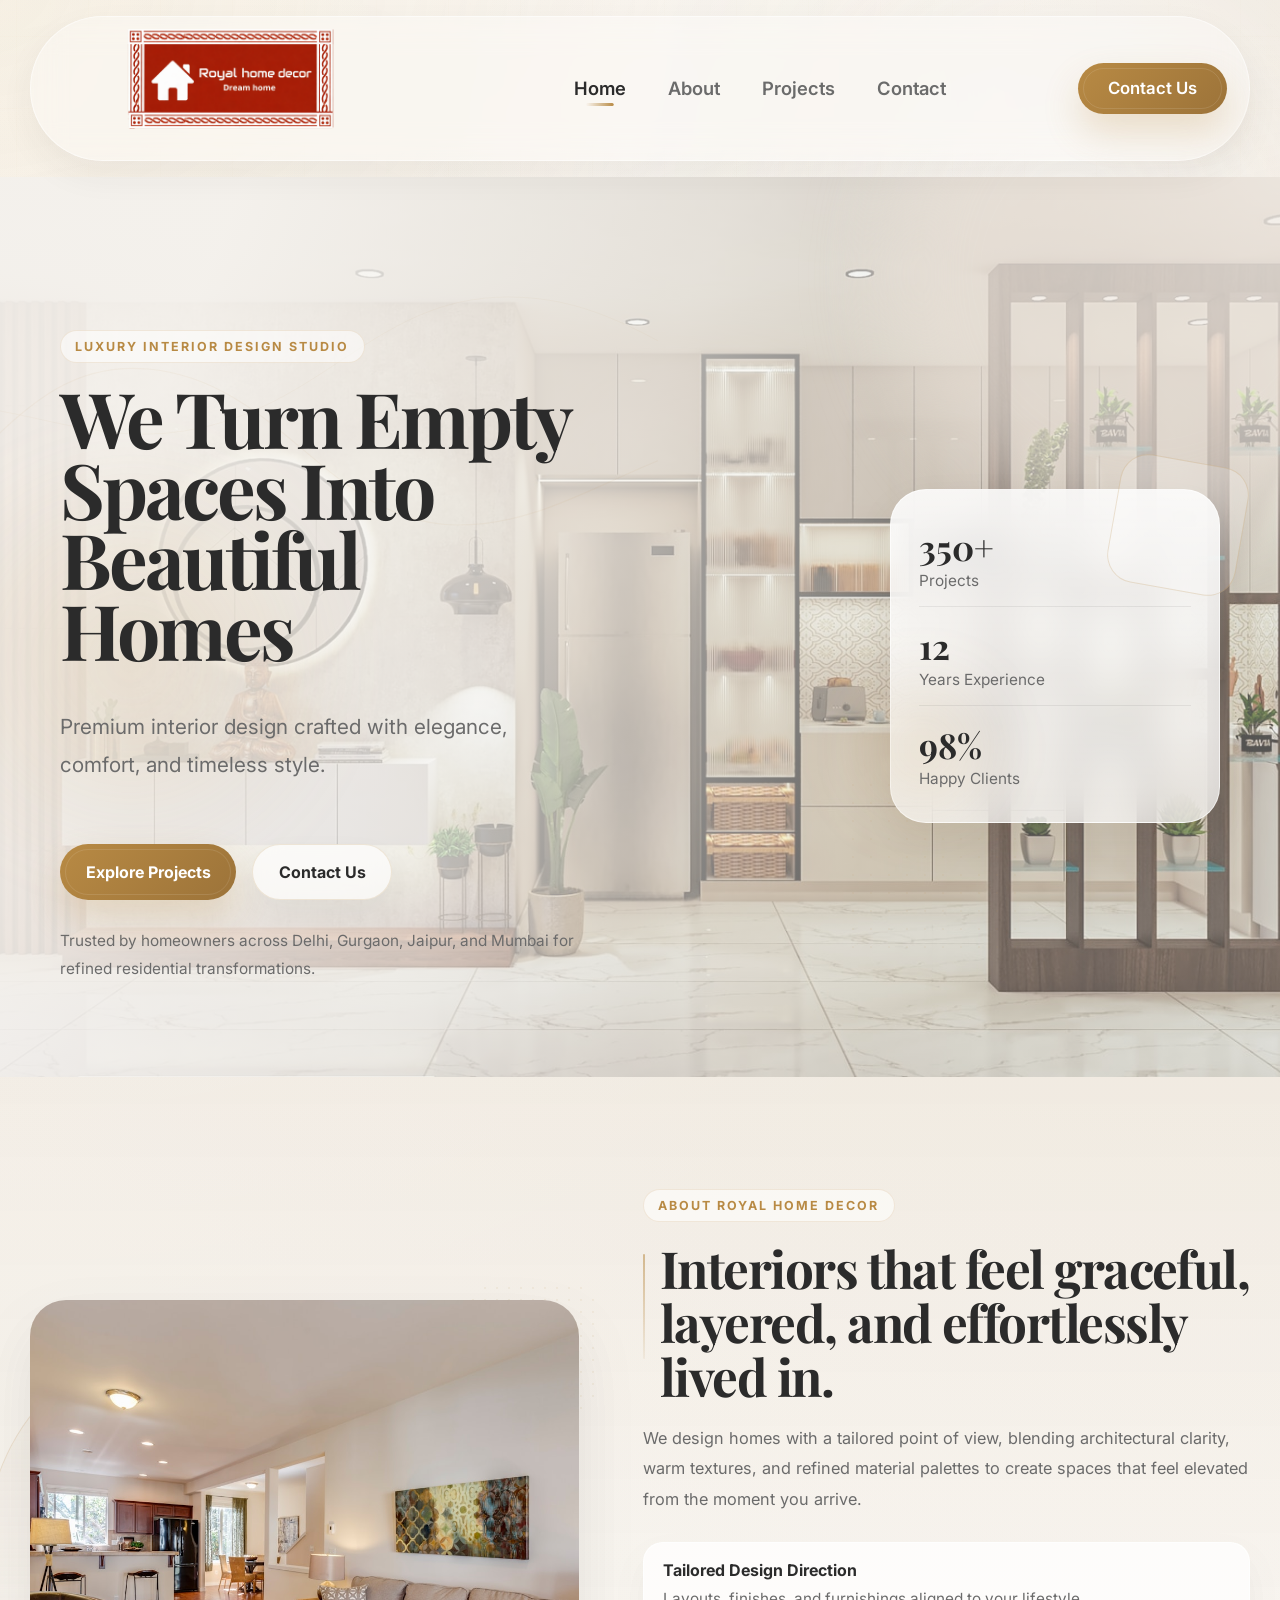
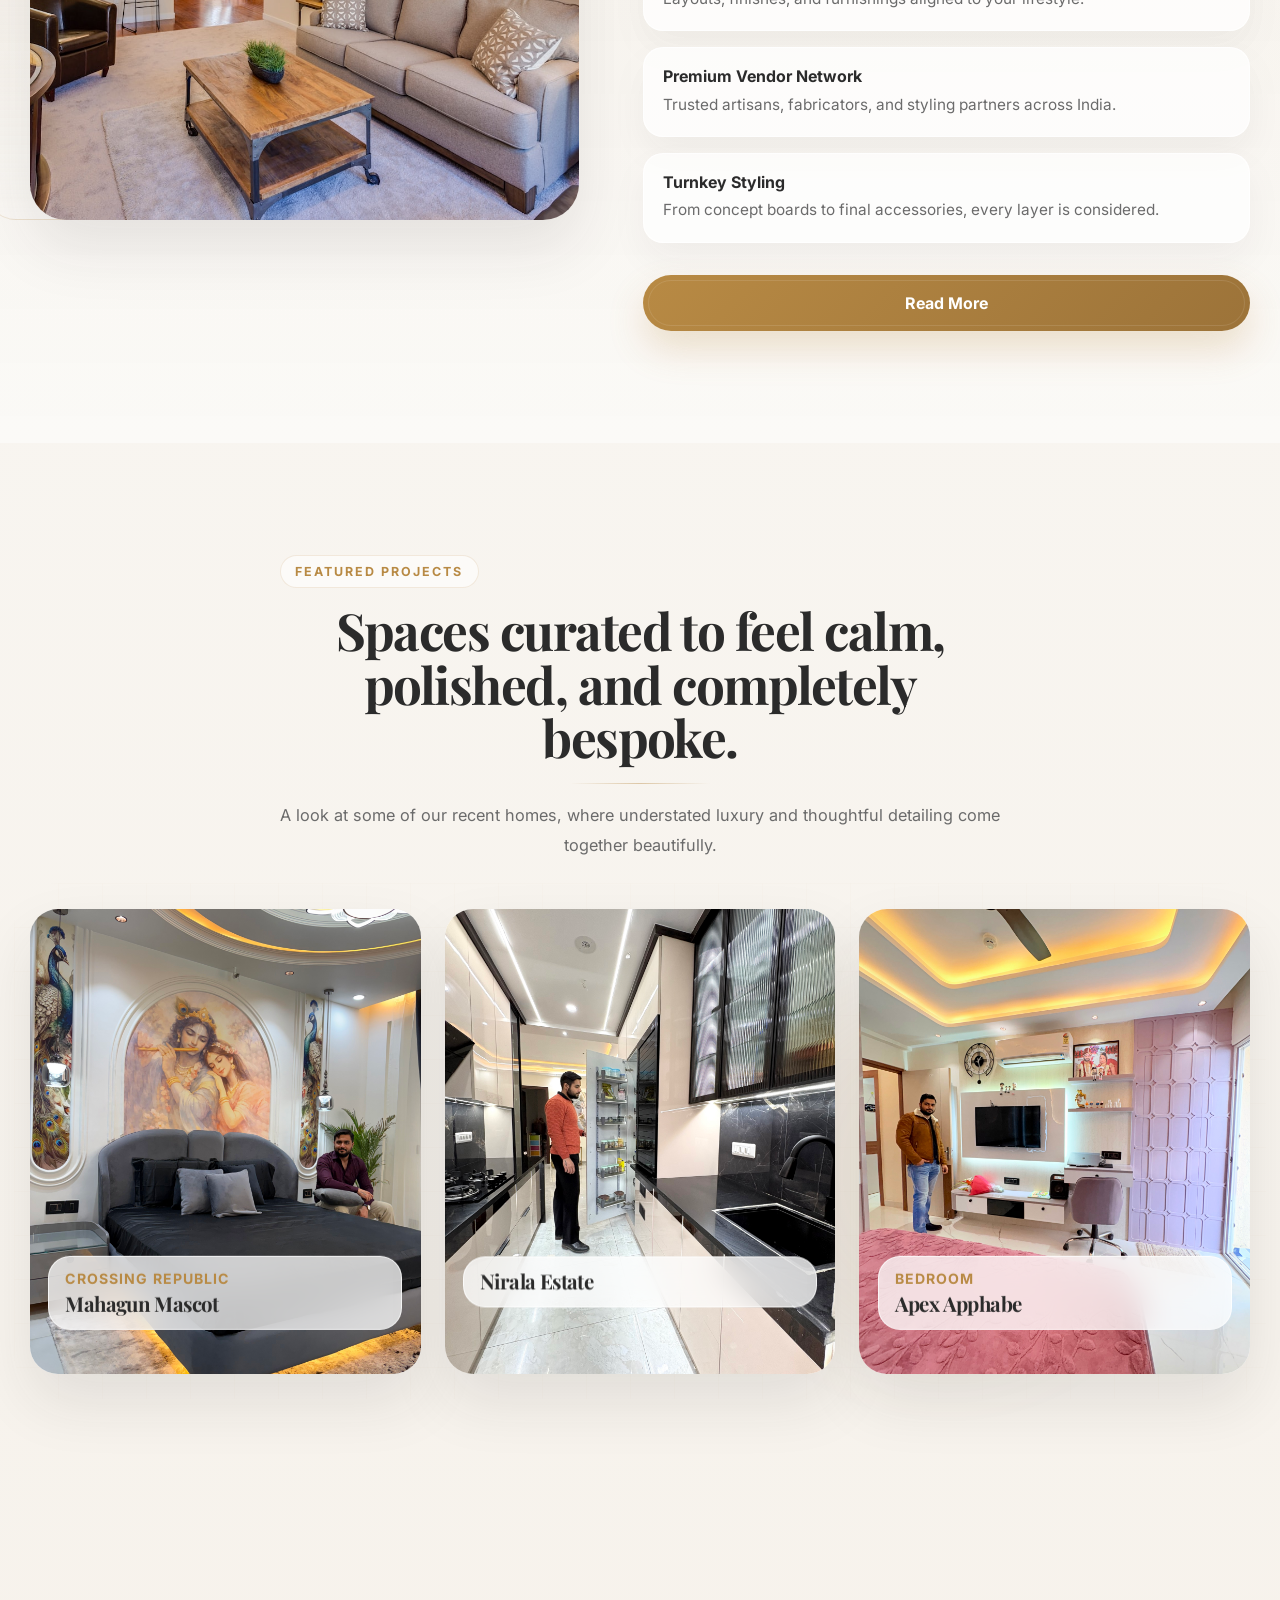
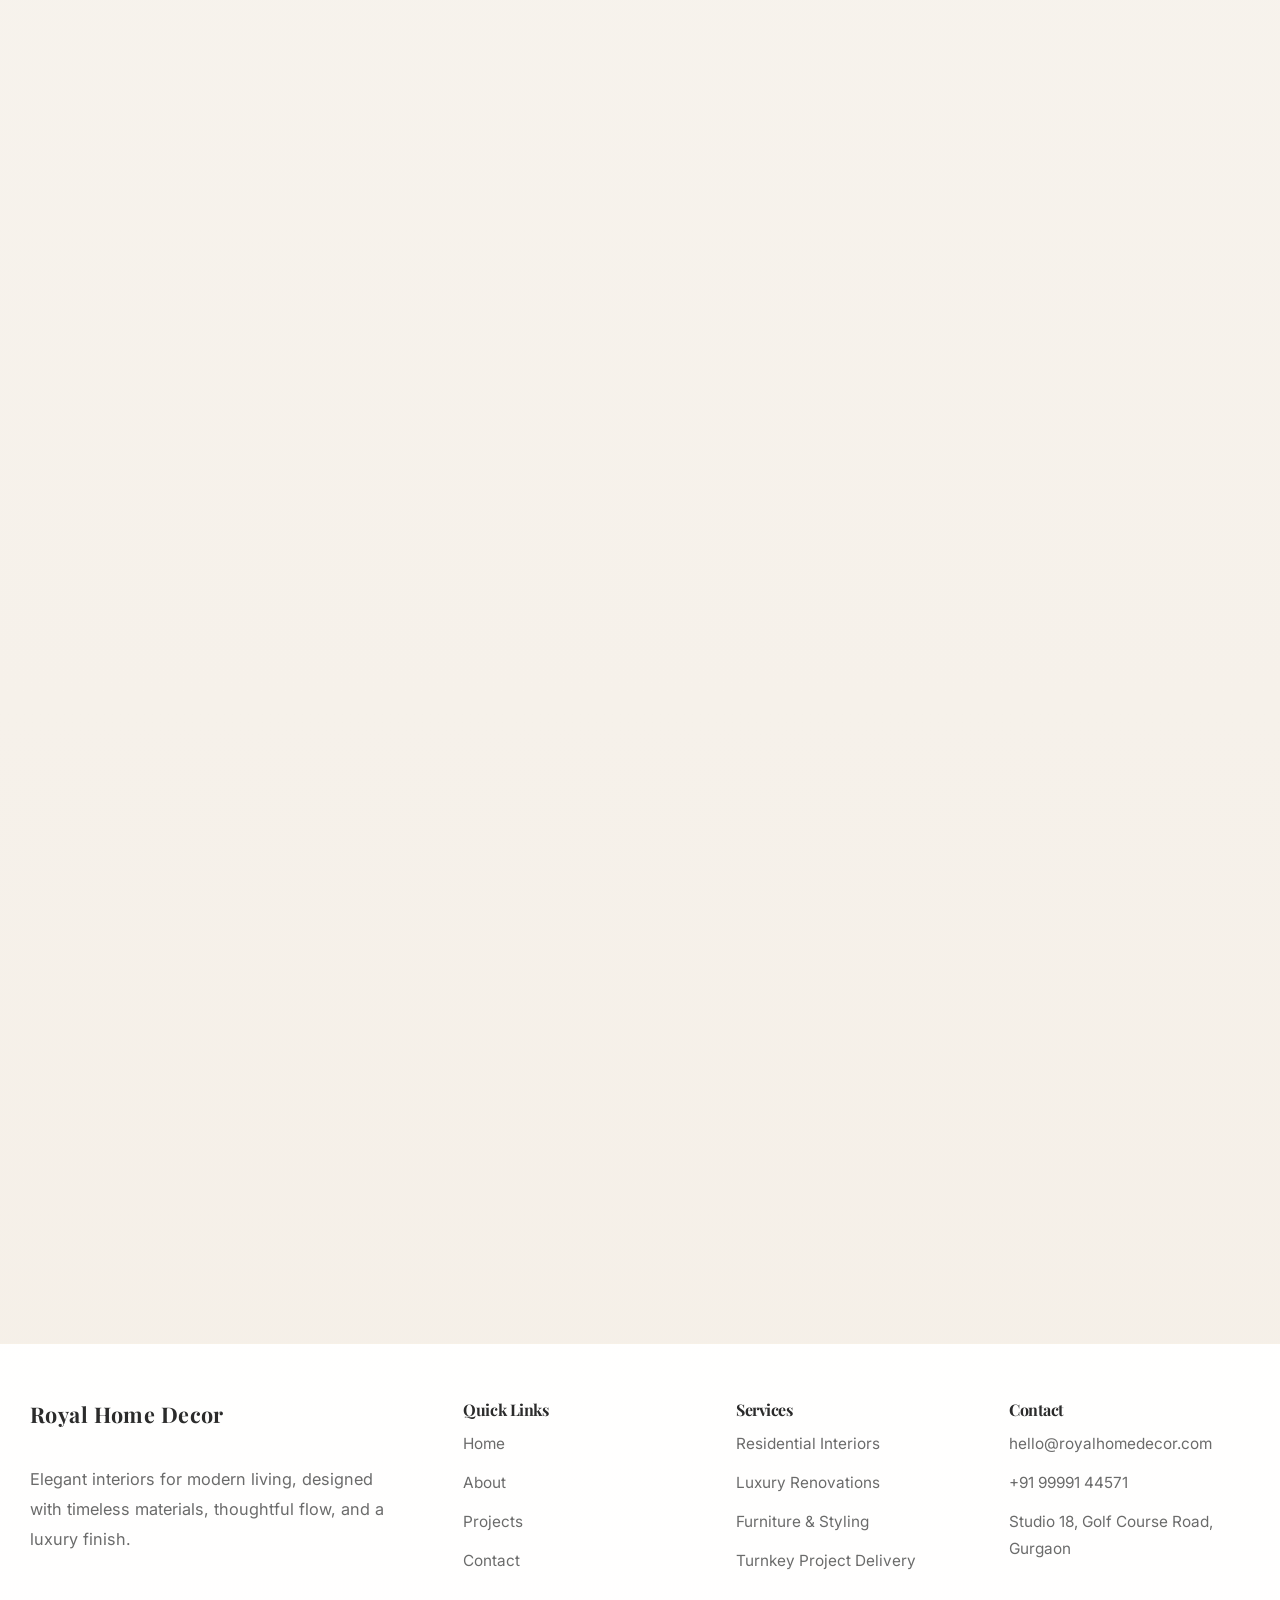
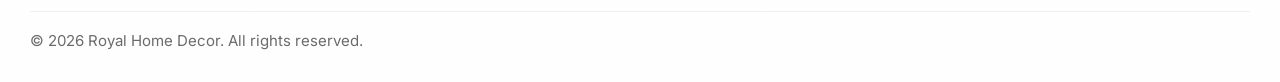
==== index.html @ 86a961a1 "Refine navbar sizing and add Apex Apphabe project gallery" ====
<!DOCTYPE html>
<html lang="en">
  <head>
    <meta charset="UTF-8" />
    <meta name="viewport" content="width=device-width, initial-scale=1.0" />
    <title>Royal Home Decor | Luxury Interior Design Studio</title>
    <meta
      name="description"
      content="Royal Home Decor crafts timeless interiors with premium materials, refined layouts, and elegant styling for modern homes."
    />
    <script>
      document.documentElement.classList.add("js");
    </script>
    <link rel="preconnect" href="https://fonts.googleapis.com" />
    <link rel="preconnect" href="https://fonts.gstatic.com" crossorigin />
    <link
      href="https://fonts.googleapis.com/css2?family=Inter:wght@400;500;600;700;800&amp;family=Playfair+Display:wght@500;600;700;800&amp;display=swap"
      rel="stylesheet"
    />
    <link rel="stylesheet" href="style.css" />
  </head>
  <body data-page="home">
    <div class="page-shell">
      <header class="site-header">
        <nav class="navbar" aria-label="Primary navigation">
          <a class="logo" href="index.html">
            <img src="images/brand/logo.png" alt="Royal Home Decor Logo" />
          </a>

          <div class="nav-menu" id="primary-menu">
            <a href="index.html" class="nav-link" aria-current="page">Home</a>
            <a href="about.html" class="nav-link">About</a>
            <a href="projects.html" class="nav-link">Projects</a>
            <a href="contact.html" class="nav-link">Contact</a>
          </div>

          <a href="contact.html" class="nav-cta">Contact Us</a>

          <button
            class="menu-toggle"
            type="button"
            aria-label="Toggle navigation"
            aria-expanded="false"
            aria-controls="primary-menu"
          >
            <span></span>
            <span></span>
          </button>
        </nav>
      </header>

      <main class="page-main">
        <section class="hero-home">
          <div class="container hero-grid">
            <div class="hero-copy reveal reveal-up">
              <span class="eyebrow">Luxury Interior Design Studio</span>
              <h1>We Turn Empty Spaces Into Beautiful Homes</h1>
              <p>
                Premium interior design crafted with elegance, comfort, and
                timeless style.
              </p>
              <div class="hero-actions">
                <a href="projects.html" class="btn btn-primary">Explore Projects</a>
                <a href="contact.html" class="btn btn-secondary">Contact Us</a>
              </div>
              <div class="hero-trust">
                Trusted by homeowners across Delhi, Gurgaon, Jaipur, and
                Mumbai for refined residential transformations.
              </div>
            </div>

            <aside
              class="floating-card hero-stats reveal reveal-up"
              aria-label="Royal Home Decor highlights"
            >
              <div class="stat-block">
                <strong>350+</strong>
                <span>Projects</span>
              </div>
              <div class="stat-block">
                <strong>12</strong>
                <span>Years Experience</span>
              </div>
              <div class="stat-block">
                <strong>98%</strong>
                <span>Happy Clients</span>
              </div>
            </aside>
          </div>
        </section>

        <section class="section section-soft">
          <div class="container split-grid split-grid--balanced">
            <div class="image-panel reveal reveal-left">
              <img
                src="images/featured/about-preview.jpg"
                alt="Elegant neutral-toned living room with premium finishes"
              />
            </div>

            <div class="editorial-panel reveal reveal-right">
              <span class="section-tag">About Royal Home Decor</span>
              <h2>Interiors that feel graceful, layered, and effortlessly lived in.</h2>
              <p>
                We design homes with a tailored point of view, blending
                architectural clarity, warm textures, and refined material
                palettes to create spaces that feel elevated from the moment you
                arrive.
              </p>
              <div class="feature-list">
                <div class="feature-item">
                  <strong>Tailored Design Direction</strong>
                  <span>Layouts, finishes, and furnishings aligned to your lifestyle.</span>
                </div>
                <div class="feature-item">
                  <strong>Premium Vendor Network</strong>
                  <span>Trusted artisans, fabricators, and styling partners across India.</span>
                </div>
                <div class="feature-item">
                  <strong>Turnkey Styling</strong>
                  <span>From concept boards to final accessories, every layer is considered.</span>
                </div>
              </div>
              <a href="about.html" class="btn btn-primary">Read More</a>
            </div>
          </div>
        </section>

        <section class="section" id="projects">
          <div class="container">
            <div class="section-header reveal reveal-up">
              <span class="section-tag">Featured Projects</span>
              <h2>Spaces curated to feel calm, polished, and completely bespoke.</h2>
              <p>
                A look at some of our recent homes, where understated luxury and
                thoughtful detailing come together beautifully.
              </p>
            </div>

            <div class="project-grid project-grid--three">
              <article class="project-card reveal reveal-up" data-delay="0">
                <div class="project-media">
                  <img
                    src="images/projects/mahagun-gallery/IMG_1216.jpg"
                    alt="Mahagun Mascot Crossing Republic bedroom with Krishna artwork and upholstered bed"
                    class="project-image--mahagun"
                  />
                </div>
                <div class="project-overlay">
                  <span class="project-meta">CROSSING REPUBLIC</span>
                  <h3>Mahagun Mascot</h3>
                  <a href="gallery.html" class="btn btn-primary btn-small project-cta">View All</a>
                </div>
              </article>

              <article class="project-card reveal reveal-up" data-delay="90">
                <div class="project-media">
                  <img
                    src="images/projects/nirala-estate-kitchen.jpg"
                    alt="Nirala Estate kitchen with premium black stone finishes and linear lighting"
                    class="project-image--mahagun"
                  />
                </div>
                <div class="project-overlay">
                  <h3>Nirala Estate</h3>
                  <a href="nirala-estate-gallery.html" class="btn btn-primary btn-small project-cta">View All</a>
                </div>
              </article>

              <article class="project-card reveal reveal-up" data-delay="180">
                <div class="project-media">
                  <img
                    src="images/projects/apex-apphabe-bedroom.jpg"
                    alt="Apex Apphabe bedroom with warm ceiling lights and TV wall setup"
                    class="project-image--mahagun"
                  />
                </div>
                <div class="project-overlay">
                  <span class="project-meta">BEDROOM</span>
                  <h3>Apex Apphabe</h3>
                  <a href="apex-apphabe-gallery.html" class="btn btn-primary btn-small project-cta">View All</a>
                </div>
              </article>
            </div>

            <div class="section-actions reveal reveal-up" data-delay="230">
              <a href="projects.html" class="btn btn-primary">View All Projects</a>
            </div>
          </div>
        </section>

        <section class="section testimonials-section">
          <div class="container">
            <div class="section-header reveal reveal-up">
              <span class="section-tag">Client testimonials</span>
              <h2>A luxury experience designed to feel personal from start to finish.</h2>
              <p>
                Homeowners choose Royal Home Decor for elegant execution,
                responsive service, and spaces that continue to feel special long
                after move-in day.
              </p>
            </div>

            <div class="carousel-shell reveal reveal-up">
              <div class="testimonial-wrapper">
                <div class="testimonial-track">
                  <div class="testimonial-slide">
                    <article class="testimonial-card">
                      <div class="testimonial-user">
                        <img src="images/clients/client-01.jpg" alt="Client Priya Malhotra" />
                        <div class="testimonial-head">
                          <h3>Priya Malhotra</h3>
                          <span>New Delhi</span>
                        </div>
                      </div>
                      <div class="testimonial-stars">★★★★★</div>
                      <p>“Royal Home Decor completely transformed our villa. Everything looks stunning.”</p>
                    </article>
                  </div>

                  <div class="testimonial-slide">
                    <article class="testimonial-card">
                      <div class="testimonial-user">
                        <img src="images/clients/client-02.jpg" alt="Client Karan Bedi" />
                        <div class="testimonial-head">
                          <h3>Karan Bedi</h3>
                          <span>Gurgaon</span>
                        </div>
                      </div>
                      <div class="testimonial-stars">★★★★★</div>
                      <p>“The team understood our style perfectly and delivered beyond expectations.”</p>
                    </article>
                  </div>

                  <div class="testimonial-slide">
                    <article class="testimonial-card">
                      <div class="testimonial-user">
                        <img src="images/clients/client-03.jpg" alt="Client Rhea Suri" />
                        <div class="testimonial-head">
                          <h3>Rhea Suri</h3>
                          <span>Mumbai</span>
                        </div>
                      </div>
                      <div class="testimonial-stars">★★★★★</div>
                      <p>“Absolutely premium work and very professional service.”</p>
                    </article>
                  </div>

                  <div class="testimonial-slide">
                    <article class="testimonial-card">
                      <div class="testimonial-user">
                        <img src="images/clients/client-04.jpg" alt="Client Arjun Khanna" />
                        <div class="testimonial-head">
                          <h3>Arjun Khanna</h3>
                          <span>Jaipur</span>
                        </div>
                      </div>
                      <div class="testimonial-stars">★★★★★</div>
                      <p>“Every room feels intentional, elegant, and deeply comfortable. We loved the entire process.”</p>
                    </article>
                  </div>

                  <div class="testimonial-slide">
                    <article class="testimonial-card">
                      <div class="testimonial-user">
                        <img src="images/clients/client-05.jpg" alt="Client Sana Verma" />
                        <div class="testimonial-head">
                          <h3>Sana Verma</h3>
                          <span>Pune</span>
                        </div>
                      </div>
                      <div class="testimonial-stars">★★★★★</div>
                      <p>“From material selection to final styling, every detail felt luxurious and well thought through.”</p>
                    </article>
                  </div>

                  <div class="testimonial-slide">
                    <article class="testimonial-card">
                      <div class="testimonial-user">
                        <img src="images/clients/client-06.jpg" alt="Client Dev Arora" />
                        <div class="testimonial-head">
                          <h3>Dev Arora</h3>
                          <span>Bengaluru</span>
                        </div>
                      </div>
                      <div class="testimonial-stars">★★★★★</div>
                      <p>“They made a large renovation feel calm, organized, and incredibly exciting.”</p>
                    </article>
                  </div>

                  <div class="testimonial-slide">
                    <article class="testimonial-card">
                      <div class="testimonial-user">
                        <img src="images/clients/client-07.jpg" alt="Client Naina Kapoor" />
                        <div class="testimonial-head">
                          <h3>Naina Kapoor</h3>
                          <span>Chandigarh</span>
                        </div>
                      </div>
                      <div class="testimonial-stars">★★★★★</div>
                      <p>“Our home feels warmer, brighter, and far more premium than we imagined.”</p>
                    </article>
                  </div>

                  <div class="testimonial-slide">
                    <article class="testimonial-card">
                      <div class="testimonial-user">
                        <img src="images/clients/client-08.jpg" alt="Client Rahul Anand" />
                        <div class="testimonial-head">
                          <h3>Rahul Anand</h3>
                          <span>Hyderabad</span>
                        </div>
                      </div>
                      <div class="testimonial-stars">★★★★★</div>
                      <p>“The result looks straight out of a design magazine, yet it still feels like us.”</p>
                    </article>
                  </div>

                  <div class="testimonial-slide">
                    <article class="testimonial-card">
                      <div class="testimonial-user">
                        <img src="images/clients/client-09.jpg" alt="Client Aisha Dsouza" />
                        <div class="testimonial-head">
                          <h3>Aisha D’Souza</h3>
                          <span>Goa</span>
                        </div>
                      </div>
                      <div class="testimonial-stars">★★★★★</div>
                      <p>“They handled the styling and execution beautifully. The whole house now feels refined.”</p>
                    </article>
                  </div>

                  <div class="testimonial-slide">
                    <article class="testimonial-card">
                      <div class="testimonial-user">
                        <img src="images/clients/client-10.jpg" alt="Client Manav Nair" />
                        <div class="testimonial-head">
                          <h3>Manav Nair</h3>
                          <span>Kochi</span>
                        </div>
                      </div>
                      <div class="testimonial-stars">★★★★★</div>
                      <p>“A genuinely high-end experience, from the first meeting to the finishing touches.”</p>
                    </article>
                  </div>

                  <div class="testimonial-slide">
                    <article class="testimonial-card">
                      <div class="testimonial-user">
                        <img src="images/clients/client-03.jpg" alt="Client Tanya Mehra" />
                        <div class="testimonial-head">
                          <h3>Tanya Mehra</h3>
                          <span>Noida</span>
                        </div>
                      </div>
                      <div class="testimonial-stars">★★★★★</div>
                      <p>“Their sense of scale, texture, and color gave our home a truly timeless character.”</p>
                    </article>
                  </div>

                  <div class="testimonial-slide">
                    <article class="testimonial-card">
                      <div class="testimonial-user">
                        <img src="images/clients/client-06.jpg" alt="Client Vikram Sethi" />
                        <div class="testimonial-head">
                          <h3>Vikram Sethi</h3>
                          <span>Ahmedabad</span>
                        </div>
                      </div>
                      <div class="testimonial-stars">★★★★★</div>
                      <p>“Sophisticated design, reliable communication, and a result that feels worth every bit.”</p>
                    </article>
                  </div>
                </div>
              </div>

              <div class="carousel-controls">
                <div class="carousel-dots"></div>
              </div>
            </div>
          </div>
        </section>

        <section class="section">
          <div class="container">
            <div class="cta-banner reveal reveal-up">
              <div>
                <span class="section-tag">Start Your Project</span>
                <h2>Ready to create a home that feels beautifully complete?</h2>
                <p>
                  Book a design consultation and let’s shape a space that is warm,
                  luxurious, and tailored to the way you live.
                </p>
              </div>
              <a href="contact.html" class="btn btn-primary">Contact Us</a>
            </div>
          </div>
        </section>
      </main>

      <footer class="site-footer">
        <div class="container footer-grid">
          <div class="footer-brand">
            <a class="logo" href="index.html">Royal Home Decor</a>
            <p>
              Elegant interiors for modern living, designed with timeless
              materials, thoughtful flow, and a luxury finish.
            </p>
          </div>

          <div class="footer-column">
            <h3>Quick Links</h3>
            <a href="index.html">Home</a>
            <a href="about.html">About</a>
            <a href="projects.html">Projects</a>
            <a href="contact.html">Contact</a>
          </div>

          <div class="footer-column">
            <h3>Services</h3>
            <p>Residential Interiors</p>
            <p>Luxury Renovations</p>
            <p>Furniture &amp; Styling</p>
            <p>Turnkey Project Delivery</p>
          </div>

          <div class="footer-column">
            <h3>Contact</h3>
            <a href="mailto:hello@royalhomedecor.com">hello@royalhomedecor.com</a>
            <a href="tel:+919999144571">+91 99991 44571</a>
            <p>Studio 18, Golf Course Road, Gurgaon</p>
          </div>
        </div>

        <div class="container footer-bottom">
          <p>&copy; <span data-year></span> Royal Home Decor. All rights reserved.</p>
        </div>
      </footer>
    </div>

    <script src="script.js"></script>
  </body>
</html>
---- style.css ----
:root {
  --bg: #f8f5f0;
  --white: #ffffff;
  --gold: #b88a44;
  --gold-muted: #c4933f;
  --gold-deep: #9c7339;
  --beige: #ede5da;
  --beige-deep: #e3d7c6;
  --text-primary: #2b2b2b;
  --text-secondary: #6b6b6b;
  --border-soft: rgba(184, 138, 68, 0.16);
  --border-strong: rgba(184, 138, 68, 0.28);
  --glass: rgba(255, 255, 255, 0.54);
  --glass-strong: rgba(255, 255, 255, 0.82);
  --shadow-soft: 0 18px 40px rgba(77, 52, 20, 0.08);
  --shadow-card: 0 28px 60px rgba(43, 43, 43, 0.1);
  --shadow-lift: 0 32px 70px rgba(43, 43, 43, 0.14);
  --radius-xl: 36px;
  --radius-lg: 28px;
  --radius-md: 20px;
  --radius-sm: 16px;
  --max-width: 1220px;
  --nav-height: 86px;
  --transition: 0.35s ease;
  --carousel-gap: 1.5rem;
  --cards-per-view: 3;
  --pattern-beige: rgba(237, 229, 218, 0.38);
  --pattern-gold: rgba(184, 138, 68, 0.08);
  --pattern-gold-soft: rgba(184, 138, 68, 0.14);
  --noise-pattern: url("data:image/svg+xml,%3Csvg xmlns='http://www.w3.org/2000/svg' width='140' height='140' viewBox='0 0 140 140'%3E%3Cg fill='%23c4933f' fill-opacity='0.08'%3E%3Ccircle cx='12' cy='18' r='1'/%3E%3Ccircle cx='56' cy='38' r='0.8'/%3E%3Ccircle cx='96' cy='22' r='0.9'/%3E%3Ccircle cx='128' cy='70' r='1'/%3E%3Ccircle cx='84' cy='96' r='0.8'/%3E%3Ccircle cx='38' cy='112' r='1'/%3E%3Ccircle cx='18' cy='80' r='0.7'/%3E%3Ccircle cx='68' cy='130' r='0.9'/%3E%3C/g%3E%3C/svg%3E");
  --curve-pattern: url("data:image/svg+xml,%3Csvg xmlns='http://www.w3.org/2000/svg' width='760' height='320' viewBox='0 0 760 320' fill='none'%3E%3Cpath d='M-40 248C84 224 116 80 250 92C384 104 432 248 560 248C646 248 708 200 800 168' stroke='%23B88A44' stroke-opacity='0.16' stroke-width='1.2'/%3E%3Cpath d='M-24 132C96 108 176 172 286 154C426 132 476 20 610 20C688 20 738 52 812 92' stroke='%23B88A44' stroke-opacity='0.12' stroke-width='1'/%3E%3C/svg%3E");
  --wave-pattern: url("data:image/svg+xml,%3Csvg xmlns='http://www.w3.org/2000/svg' width='900' height='360' viewBox='0 0 900 360' fill='none'%3E%3Cpath d='M0 220C128 184 172 266 300 234C434 200 478 106 620 122C734 134 798 214 900 196' stroke='%23B88A44' stroke-opacity='0.12' stroke-width='1.2'/%3E%3Cpath d='M0 292C122 258 178 318 300 286C436 252 486 156 626 176C744 192 804 284 900 274' stroke='%23B88A44' stroke-opacity='0.08' stroke-width='1'/%3E%3C/svg%3E");
}

*,
*::before,
*::after {
  box-sizing: border-box;
}

html {
  scroll-behavior: smooth;
  overflow-x: hidden;
  overflow-y: auto;
}

body {
  margin: 0;
  font-family: "Inter", sans-serif;
  color: var(--text-primary);
  background:
    radial-gradient(circle at top left, rgba(255, 255, 255, 0.78), transparent 28%),
    radial-gradient(circle at top right, rgba(237, 229, 218, 0.8), transparent 34%),
    linear-gradient(180deg, #fbf9f4 0%, #f8f5f0 40%, #f5efe7 100%);
  overflow-x: hidden;
  overflow-y: auto;
  transition: opacity 0.55s ease, transform 0.55s ease;
}

.js body {
  opacity: 0;
  transform: translateY(14px);
}

.js body.is-loaded {
  opacity: 1;
  transform: none;
}

.js body.is-leaving {
  opacity: 0;
  transform: translateY(14px);
}

body.menu-open {
  overflow: hidden;
}

body.modal-open {
  overflow: hidden;
}

img {
  display: block;
  width: 100%;
}

a {
  color: inherit;
  text-decoration: none;
}

button,
input,
textarea {
  font: inherit;
}

button,
a,
input,
textarea {
  -webkit-tap-highlight-color: transparent;
}

button {
  cursor: pointer;
}

p {
  margin: 0;
}

.page-shell {
  position: relative;
  display: flex;
  min-height: 100vh;
  flex-direction: column;
  overflow: visible;
  isolation: isolate;
  z-index: 0;
}

.page-shell::before,
.page-shell::after {
  content: "";
  position: fixed;
  inset: -12vh -10vw;
  pointer-events: none;
}

.page-shell::before {
  z-index: -3;
  background:
    radial-gradient(ellipse at 6% 8%, rgba(196, 147, 63, 0.16) 0%, rgba(196, 147, 63, 0.09) 18%, rgba(196, 147, 63, 0.03) 34%, transparent 56%),
    radial-gradient(ellipse at 94% 92%, rgba(255, 255, 255, 0.72) 0%, rgba(237, 229, 218, 0.52) 20%, rgba(237, 229, 218, 0.16) 38%, transparent 62%),
    radial-gradient(circle at 18% 68%, rgba(196, 147, 63, 0.1) 0%, rgba(196, 147, 63, 0.03) 22%, transparent 48%),
    radial-gradient(circle at 78% 28%, rgba(255, 255, 255, 0.46) 0%, rgba(255, 255, 255, 0.1) 22%, transparent 48%),
    radial-gradient(circle at 52% 112%, rgba(196, 147, 63, 0.08) 0%, rgba(196, 147, 63, 0.02) 20%, transparent 50%);
  opacity: 0.82;
  animation: none;
}

.page-shell::after {
  z-index: -2;
  background:
    linear-gradient(rgba(196, 147, 63, 0.055) 1px, transparent 1px) 0 0 / 72px 72px,
    linear-gradient(90deg, rgba(196, 147, 63, 0.055) 1px, transparent 1px) 0 0 / 72px 72px,
    var(--noise-pattern) 0 0 / 140px 140px;
  opacity: 0.18;
}

.page-main {
  flex: 1;
}

.container {
  width: min(calc(100% - 3rem), var(--max-width));
  margin: 0 auto;
}

.section {
  position: relative;
  padding: 7rem 0;
  isolation: isolate;
}

.section-soft {
  background:
    linear-gradient(180deg, rgba(237, 229, 218, 0.55) 0%, rgba(255, 255, 255, 0.48) 100%);
}

.eyebrow,
.section-tag {
  display: inline-flex;
  align-items: center;
  gap: 0.45rem;
  width: fit-content;
  padding: 0.5rem 0.9rem;
  border-radius: 999px;
  background: rgba(255, 255, 255, 0.56);
  border: 1px solid var(--border-soft);
  color: var(--gold);
  font-size: 0.78rem;
  font-weight: 700;
  letter-spacing: 0.16em;
  text-transform: uppercase;
}

h1,
h2,
h3 {
  margin: 0;
  font-family: "Playfair Display", serif;
  font-weight: 700;
  letter-spacing: -0.03em;
}

h1 {
  font-size: clamp(3rem, 6vw, 5.7rem);
  line-height: 0.98;
}

h2 {
  font-size: clamp(2.25rem, 4vw, 4rem);
  line-height: 1.05;
}

h3 {
  font-size: 1.28rem;
  line-height: 1.2;
}

.section-header {
  max-width: 720px;
  margin: 0 auto 3rem;
  text-align: center;
  display: grid;
  gap: 1rem;
}

.section-header h2 {
  position: relative;
  padding-bottom: 1.2rem;
}

.section-header h2::after {
  content: "";
  position: absolute;
  left: 50%;
  bottom: 0;
  width: min(140px, 44%);
  height: 1px;
  transform: translateX(-50%);
  background:
    linear-gradient(90deg, transparent 0%, rgba(184, 138, 68, 0.42) 50%, transparent 100%);
}

.section-header p,
.hero-copy p,
.page-hero-copy p,
.editorial-panel p,
.cta-banner p,
.footer-brand p,
.value-card p,
.timeline-step p,
.team-card p,
.detail-card p,
.story-metric span,
.project-overlay p {
  color: var(--text-secondary);
  font-size: 1.02rem;
  line-height: 1.85;
}

.btn,
.nav-cta,
.inline-link {
  display: inline-flex;
  align-items: center;
  justify-content: center;
  border: 0;
  border-radius: 999px;
  transition: transform var(--transition), box-shadow var(--transition),
    background-color var(--transition), color var(--transition),
    border-color var(--transition), opacity var(--transition);
}

.btn {
  min-height: 56px;
  padding: 0.95rem 1.6rem;
  font-weight: 700;
}

.btn-small {
  min-height: 42px;
  padding: 0.65rem 1rem;
  font-size: 0.92rem;
}

.btn-primary,
.nav-cta {
  position: relative;
  overflow: hidden;
  isolation: isolate;
  background: linear-gradient(135deg, var(--gold) 0%, var(--gold-deep) 100%);
  color: var(--white);
  box-shadow: 0 18px 36px rgba(184, 138, 68, 0.24);
}

.btn-primary::after,
.nav-cta::after {
  content: "";
  position: absolute;
  inset: 5px;
  border-radius: inherit;
  border: 1px solid rgba(255, 255, 255, 0.3);
  opacity: 0.36;
  transition: opacity var(--transition), transform var(--transition);
  pointer-events: none;
}

.btn-secondary {
  background: rgba(255, 255, 255, 0.66);
  border: 1px solid rgba(184, 138, 68, 0.18);
  color: var(--text-primary);
  box-shadow: 0 14px 30px rgba(43, 43, 43, 0.06);
  backdrop-filter: blur(14px);
}

.btn:hover,
.nav-cta:hover,
.inline-link:hover,
.btn:focus-visible,
.nav-cta:focus-visible,
.inline-link:focus-visible {
  transform: translateY(-2px);
}

.btn-primary:hover::after,
.nav-cta:hover::after,
.btn-primary:focus-visible::after,
.nav-cta:focus-visible::after {
  opacity: 0.66;
  transform: scale(0.98);
}

.inline-link {
  width: fit-content;
  padding: 0;
  color: var(--gold);
  font-weight: 700;
}

.glass-panel,
.floating-card,
.story-card,
.form-card,
.contact-panel,
.cta-banner,
.value-card {
  border: 1px solid rgba(255, 255, 255, 0.64);
  background: linear-gradient(180deg, rgba(255, 255, 255, 0.86) 0%, rgba(255, 255, 255, 0.68) 100%);
  backdrop-filter: blur(20px);
  box-shadow: var(--shadow-soft);
}

.project-card::before,
.gallery-card::before,
.testimonial-card::before {
  content: "";
  position: absolute;
  inset: 10px;
  border-radius: calc(var(--radius-lg) - 8px);
  border: 1px solid rgba(184, 138, 68, 0.22);
  opacity: 0;
  transform: scale(0.985);
  z-index: 2;
  transition: opacity var(--transition), transform var(--transition);
  pointer-events: none;
}

.project-card:hover::before,
.gallery-card:hover::before,
.testimonial-card:hover::before,
.project-card:focus-within::before,
.gallery-card:focus-within::before,
.testimonial-card:focus-within::before {
  opacity: 1;
  transform: scale(1);
}

.site-header {
  position: sticky;
  top: 0;
  z-index: 1000;
  padding: 1rem 0;
}

.navbar {
  width: min(calc(100% - 3rem), var(--max-width));
  margin: 0 auto;
  display: flex;
  align-items: center;
  justify-content: space-between;
  gap: 1rem;
  min-height: 100px;
  padding: 0.72rem 1.35rem;
  border-radius: 999px;
  background: rgba(255, 255, 255, 0.34);
  border: 1px solid rgba(255, 255, 255, 0.5);
  box-shadow: 0 14px 34px rgba(43, 43, 43, 0.06);
  backdrop-filter: blur(16px);
  transition: background-color var(--transition), border-color var(--transition),
    box-shadow var(--transition);
}

.navbar.scrolled,
.navbar.menu-open {
  background: rgba(255, 255, 255, 0.82);
  border-color: var(--border-soft);
  box-shadow: 0 18px 38px rgba(43, 43, 43, 0.08);
}

.logo {
  font-family: "Playfair Display", serif;
  font-size: 1.35rem;
  font-weight: 700;
  letter-spacing: 0.02em;
}

.navbar > .logo {
  display: flex;
  align-items: center;
  justify-content: flex-start;
  width: 380px;
  min-width: 380px;
  height: 120px;
  overflow: hidden;
  padding-left: 28px;
  margin-right: 0.5rem;
  flex-shrink: 0;
  line-height: 0;
}

.navbar > .logo img {
  height: 105px;
  width: auto;
  object-fit: contain;
  margin-left: 26px;
  transform: scale(2.35);
  transform-origin: left center;
  display: block;
}

.navbar,
.nav-container,
.navbar-container {
  display: flex;
  align-items: center;
  justify-content: space-between;
  min-height: 100px;
}

.nav-menu,
.nav-links {
  display: flex;
  align-items: center;
  gap: 42px;
}

.nav-menu {
  flex: 1;
  justify-content: center;
  margin: 0 1.5rem;
}

.nav-link,
.nav-links a {
  position: relative;
  color: var(--text-secondary);
  font-size: 1.15rem;
  font-weight: 600;
  line-height: 1;
  padding: 0;
}

.nav-link::after,
.nav-links a::after {
  content: "";
  position: absolute;
  left: 50%;
  bottom: -8px;
  width: 55%;
  height: 3px;
  border-radius: 999px;
  background: linear-gradient(90deg, transparent, var(--gold));
  transform: translateX(-50%) scaleX(0);
  transform-origin: center;
  transition: transform var(--transition), opacity var(--transition);
  opacity: 0;
}

.nav-link:hover,
.nav-link:focus-visible,
.nav-link[aria-current="page"],
.nav-links a.active {
  color: var(--text-primary);
}

.nav-link:hover::after,
.nav-link:focus-visible::after,
.nav-link[aria-current="page"]::after,
.nav-links a.active::after {
  transform: translateX(-50%) scaleX(1);
  opacity: 1;
}

.nav-cta,
.contact-btn {
  min-height: 46px;
  padding: 16px 30px;
  line-height: 1.15;
  white-space: nowrap;
  font-size: 1.05rem;
  font-weight: 600;
  border-radius: 999px;
  flex-shrink: 0;
}

.menu-toggle {
  display: none;
  width: 48px;
  height: 48px;
  flex-shrink: 0;
  align-items: center;
  justify-content: center;
  flex-direction: column;
  gap: 0.35rem;
  border: 0;
  border-radius: 50%;
  background: rgba(255, 255, 255, 0.7);
}

.menu-toggle span {
  width: 20px;
  height: 2px;
  border-radius: 999px;
  background: var(--text-primary);
  transition: transform var(--transition), opacity var(--transition);
}

.hero-home,
.page-hero {
  position: relative;
  display: flex;
  align-items: center;
  overflow: clip;
  isolation: isolate;
}

.hero-home::before,
.page-hero::before {
  content: "";
  position: absolute;
  inset: 0;
  background:
    linear-gradient(112deg, rgba(248, 245, 240, 0.94) 15%, rgba(248, 245, 240, 0.72) 45%, rgba(248, 245, 240, 0.34) 75%),
    radial-gradient(circle at top right, rgba(255, 255, 255, 0.65), transparent 30%);
  z-index: -1;
}

.hero-home::after {
  content: "";
  position: absolute;
  top: -18%;
  right: -10%;
  width: min(44vw, 520px);
  aspect-ratio: 1;
  border-radius: 50%;
  background: rgba(237, 229, 218, 0.52);
  filter: blur(40px);
  z-index: -1;
}

.hero-home {
  min-height: 100vh;
  padding-top: 110px;
  padding-bottom: clamp(2.8rem, 5.8vh, 5.2rem);
  background: url("images/featured/home-hero.jpg") center/cover no-repeat;
  background-attachment: scroll;
}

.hero-section {
  position: relative;
  min-height: 100vh;
  padding-top: 110px;
  overflow: visible;
  background-attachment: scroll;
}

.main-wrapper,
.page-container,
.page-wrapper {
  overflow: visible;
}

.hero-section,
.testimonial-track,
.project-card,
.hero-stats-card {
  transform: translateZ(0);
  backface-visibility: hidden;
}

.page-hero {
  min-height: 78vh;
  padding: 8.5rem 0 5rem;
  background-position: center;
  background-size: cover;
  background-attachment: scroll;
}

.about-hero-container {
  position: relative;
  z-index: 1;
  width: 100%;
  max-width: 1400px;
  margin: 0 auto;
  padding: 0 60px;
  display: flex;
  justify-content: space-between;
  align-items: flex-end;
  gap: clamp(1.5rem, 3vw, 3rem);
}

.about-hero .page-hero-copy {
  max-width: min(760px, 100%);
  margin: 0;
  padding: 0;
  left: auto;
  right: auto;
  position: relative;
}

.about-hero .page-hero-card {
  margin-left: auto;
  width: min(360px, 100%);
  max-width: 360px;
}

.hero-home .hero-grid,
.hero-container {
  position: relative;
  width: 100%;
  max-width: 1400px;
  margin: 0 auto;
  padding: 0 60px;
  display: block;
}

.hero-about {
  background-image: url("images/featured/about-hero.jpg");
}

.hero-projects {
  background-image: url("images/projects/chandelier-salon.jpg");
}

.hero-contact {
  background-image: url("images/featured/contact-hero.jpg");
}

.hero-grid,
.page-hero-inner {
  position: relative;
  z-index: 1;
  display: grid;
  width: 100%;
  grid-template-columns: minmax(0, 1fr) minmax(260px, 340px);
  gap: clamp(1.4rem, 2.8vw, 2.5rem);
  align-items: center;
}

.hero-grid::before,
.hero-grid::after {
  content: "";
  position: absolute;
  pointer-events: none;
}

.hero-grid::before {
  top: -8%;
  left: -8%;
  width: min(62vw, 760px);
  height: min(44vh, 320px);
  background: var(--curve-pattern) left top / contain no-repeat;
  opacity: 0.36;
  z-index: -1;
}

.hero-grid::after {
  right: 20%;
  bottom: 4%;
  width: 180px;
  height: 180px;
  background:
    radial-gradient(circle, rgba(184, 138, 68, 0.22) 0 1.4px, transparent 1.4px) 0 0 / 18px 18px;
  opacity: 0.26;
  animation: none;
  z-index: -1;
}

.page-hero-inner {
  align-items: end;
}

.page-hero-inner--centered {
  grid-template-columns: 1fr;
  justify-items: center;
  text-align: center;
}

.hero-copy,
.page-hero-copy {
  position: relative;
  max-width: 680px;
  display: grid;
  gap: 1.2rem;
}

.hero-home .hero-copy,
.hero-content {
  max-width: 900px;
  padding-left: 0;
  padding-right: 380px;
}

.hero-copy::before {
  content: "";
  position: absolute;
  left: -16%;
  top: 18%;
  width: min(42vw, 430px);
  aspect-ratio: 1;
  border-radius: 50%;
  background: radial-gradient(circle, rgba(184, 138, 68, 0.16) 0%, rgba(184, 138, 68, 0.04) 58%, transparent 78%);
  filter: blur(30px);
  z-index: -1;
  animation: none;
}

.hero-copy h1 {
  font-size: clamp(2.6rem, 5.4vw, 5rem);
  line-height: 0.97;
}

.hero-home .hero-copy h1,
.hero-content h1 {
  font-size: clamp(4rem, 6vw, 7rem);
  line-height: 0.92;
  letter-spacing: -0.04em;
  margin-bottom: 24px;
}

.hero-copy p,
.page-hero-copy p {
  max-width: 620px;
  font-size: 1.08rem;
}

.hero-home .hero-copy p,
.hero-content p {
  max-width: 680px;
  font-size: 1.3rem;
  margin-bottom: 32px;
}

.page-hero-inner--centered .page-hero-copy p {
  margin: 0 auto;
}

.hero-actions {
  display: flex;
  flex-wrap: wrap;
  gap: 1rem;
  margin-top: 0.5rem;
}

.hero-trust {
  margin-top: 0.5rem;
  max-width: 62ch;
  color: var(--text-secondary);
  font-size: 0.96rem;
  line-height: 1.8;
}

.floating-card,
.page-hero-card {
  padding: 1.5rem;
  border-radius: var(--radius-xl);
}

.floating-card {
  display: grid;
  gap: 1rem;
  animation: none;
}

.hero-stats {
  position: relative;
  isolation: isolate;
}

.hero-right {
  position: absolute;
  top: 50%;
  right: 60px;
  display: flex;
  justify-content: flex-end;
  transform: none;
  translate: 0 -50%;
}

.hero-home .hero-grid > .hero-stats {
  position: absolute;
  top: 50%;
  right: 60px;
  justify-self: end;
  transform: none;
  translate: 0 -50%;
}

.hero-home .hero-stats,
.hero-stats-card {
  width: 330px;
  max-width: 100%;
  padding: 34px 28px;
  animation: floatCard 8s ease-in-out infinite;
}

.hero-overlay,
.hero-inner,
.hero-wrapper {
  padding-left: 0 !important;
  padding-right: 0 !important;
}

.hero-bg,
.hero-overlay,
.bg-blob,
.floating-shape {
  will-change: auto;
  animation: none;
  filter: none;
}

.hero-stats::before,
.hero-stats::after {
  content: "";
  position: absolute;
  pointer-events: none;
  z-index: -1;
}

.hero-stats::before {
  width: 130px;
  height: 130px;
  top: -30px;
  right: -24px;
  border-radius: 28px;
  border: 1px solid rgba(184, 138, 68, 0.22);
  background: rgba(255, 255, 255, 0.2);
  transform: rotate(10deg);
  animation: none;
}

.hero-stats::after {
  width: 120px;
  height: 120px;
  left: -28px;
  bottom: 14px;
  border-radius: 50%;
  background: rgba(184, 138, 68, 0.12);
  filter: blur(34px);
}

.hero-stats .stat-block + .stat-block {
  border-top: 1px solid rgba(43, 43, 43, 0.08);
  padding-top: 1rem;
}

.stat-block strong {
  display: block;
  font-family: "Playfair Display", serif;
  font-size: 2.15rem;
}

.stat-block span,
.page-hero-card span {
  color: var(--text-secondary);
  font-size: 0.96rem;
}

.page-hero-card {
  display: grid;
  gap: 0.6rem;
  max-width: 360px;
}

.page-hero-card p {
  font-size: 1.04rem;
  line-height: 1.9;
  color: var(--text-secondary);
}

.split-grid {
  display: grid;
  grid-template-columns: minmax(0, 1fr) minmax(0, 1fr);
  gap: 4rem;
  align-items: center;
}

.split-grid--balanced {
  grid-template-columns: minmax(0, 0.95fr) minmax(0, 1.05fr);
}

.image-panel img {
  min-height: 520px;
  object-fit: cover;
  border-radius: var(--radius-xl);
  box-shadow: var(--shadow-card);
}

.image-panel {
  position: relative;
  isolation: isolate;
}

.image-panel::before,
.image-panel::after {
  content: "";
  position: absolute;
  pointer-events: none;
  z-index: -1;
}

.image-panel::before {
  left: -8%;
  top: 6%;
  width: min(80%, 430px);
  height: min(94%, 540px);
  border-radius: 230px 230px 32px 32px;
  border: 1px solid rgba(184, 138, 68, 0.16);
  background: linear-gradient(180deg, rgba(237, 229, 218, 0.48) 0%, rgba(255, 255, 255, 0.05) 100%);
}

.image-panel::after {
  width: 130px;
  height: 130px;
  top: -18px;
  right: -18px;
  border-radius: 24px;
  background:
    radial-gradient(circle, rgba(184, 138, 68, 0.24) 0 1.2px, transparent 1.2px) 0 0 / 12px 12px;
  opacity: 0.34;
}

.editorial-panel {
  display: grid;
  gap: 1.25rem;
}

.editorial-panel h2 {
  position: relative;
  padding-left: 1.05rem;
}

.editorial-panel h2::before {
  content: "";
  position: absolute;
  left: 0;
  top: 0.24em;
  width: 2px;
  height: 65%;
  border-radius: 999px;
  background: linear-gradient(180deg, rgba(184, 138, 68, 0.55) 0%, rgba(184, 138, 68, 0.08) 100%);
}

.feature-list {
  display: grid;
  gap: 1rem;
  margin: 0.5rem 0 0.75rem;
}

.feature-item {
  padding: 1.1rem 1.2rem;
  border-radius: var(--radius-md);
  background: rgba(255, 255, 255, 0.72);
  border: 1px solid rgba(255, 255, 255, 0.7);
  box-shadow: 0 16px 36px rgba(43, 43, 43, 0.05);
}

.feature-item strong {
  display: block;
  margin-bottom: 0.35rem;
  font-size: 1rem;
}

.feature-item span {
  color: var(--text-secondary);
  font-size: 0.96rem;
  line-height: 1.75;
}

.project-grid {
  position: relative;
  z-index: 0;
  display: grid;
  gap: 1.5rem;
}

.project-grid--three {
  grid-template-columns: repeat(3, minmax(0, 1fr));
}

.project-grid::before,
.gallery-grid::before {
  content: "";
  position: absolute;
  inset: -1.6rem -1rem;
  border-radius: calc(var(--radius-xl) + 8px);
  background:
    linear-gradient(rgba(184, 138, 68, 0.05) 1px, transparent 1px),
    linear-gradient(90deg, rgba(184, 138, 68, 0.05) 1px, transparent 1px);
  background-size: 44px 44px;
  opacity: 0.24;
  z-index: -2;
  pointer-events: none;
}

.project-grid::after,
.gallery-grid::after {
  content: "";
  position: absolute;
  width: min(34vw, 360px);
  aspect-ratio: 1;
  top: 18%;
  right: 10%;
  border-radius: 50%;
  background: rgba(184, 138, 68, 0.08);
  filter: blur(40px);
  z-index: -1;
  pointer-events: none;
  animation: none;
}

.project-card,
.gallery-card {
  position: relative;
  overflow: hidden;
  border-radius: var(--radius-lg);
  box-shadow: var(--shadow-card);
  background: var(--white);
  transition: transform var(--transition), box-shadow var(--transition);
  transform: translateZ(0);
  backface-visibility: hidden;
}

.project-card:hover,
.gallery-card:hover,
.testimonial-card:hover,
.team-card:hover {
  transform: translateY(-8px);
  box-shadow: var(--shadow-lift);
}

.project-media,
.gallery-card img {
  position: relative;
  overflow: hidden;
}

.project-media {
  aspect-ratio: 0.84;
}

.project-media img,
.gallery-card img {
  height: 100%;
  object-fit: cover;
  transition: transform 0.7s ease;
}

.project-image--mahagun {
  width: 100%;
  height: 100%;
  object-fit: contain;
  object-position: center center;
  background: #ebe6de;
  filter: none;
  transform: scale(1);
  transition: transform 0.7s ease;
}

.project-card:hover .project-media img,
.gallery-card:hover img {
  transform: scale(1.06);
}

.project-card:hover .project-image--mahagun {
  transform: scale(1.03);
}


.project-overlay,
.gallery-overlay {
  --overlay-action-space: 0px;
  position: absolute;
  left: 1.15rem;
  right: 1.15rem;
  bottom: 0.85rem;
  display: grid;
  gap: 0.34rem;
  padding: 0.82rem 1rem calc(0.86rem + var(--overlay-action-space));
  border-radius: 22px;
  background: rgba(255, 255, 255, 0.76);
  border: 1px solid rgba(255, 255, 255, 0.72);
  backdrop-filter: blur(16px);
  align-content: start;
  overflow: hidden;
  transform: translateY(calc(100% - 104px));
  transition: transform 0.45s ease, padding-bottom 0.35s ease;
}

.project-meta,
.gallery-overlay span {
  color: var(--gold);
  font-size: 0.88rem;
  font-weight: 700;
  letter-spacing: 0.08em;
  text-transform: uppercase;
}

.project-overlay h3,
.gallery-overlay h3 {
  margin: 0;
  line-height: 1.1;
}

.project-overlay .project-cta,
.gallery-overlay .btn {
  position: absolute;
  left: 1rem;
  right: 1rem;
  bottom: 0.86rem;
  margin: 0;
  opacity: 0;
  transform: translateY(12px);
  pointer-events: none;
  transition: opacity 0.35s ease, transform 0.35s ease;
}

.project-card:hover .project-overlay,
.project-card:focus-within .project-overlay,
.gallery-card:hover .gallery-overlay,
.gallery-card:focus-within .gallery-overlay {
  --overlay-action-space: 3.5rem;
  transform: translateY(0);
}

.project-card:hover .project-overlay .project-cta,
.project-card:focus-within .project-overlay .project-cta,
.gallery-card:hover .gallery-overlay .btn,
.gallery-card:focus-within .gallery-overlay .btn {
  opacity: 1;
  transform: translateY(0);
  pointer-events: auto;
}

.section-actions {
  display: flex;
  justify-content: center;
  margin-top: 2.5rem;
}

.hero-gallery {
  min-height: min(70vh, 680px);
  padding: 8rem 0 5rem;
  background:
    linear-gradient(rgba(248, 245, 240, 0.78), rgba(248, 245, 240, 0.84)),
    url("images/projects/mahagun-mascot-crossing-republic.jpg") center 56% / cover no-repeat;
}

[data-page="nirala-gallery"] .hero-gallery {
  background:
    linear-gradient(rgba(248, 245, 240, 0.78), rgba(248, 245, 240, 0.84)),
    url("images/projects/nirala-estate-kitchen.jpg") center 52% / cover no-repeat;
}

[data-page="apex-gallery"] .hero-gallery {
  background:
    linear-gradient(rgba(248, 245, 240, 0.78), rgba(248, 245, 240, 0.84)),
    url("images/projects/apex-apphabe-bedroom.jpg") center 52% / cover no-repeat;
}

.gallery-page-hero {
  display: grid;
  gap: 1rem;
  max-width: 900px;
}

.gallery-page-hero h1 {
  font-size: clamp(2.4rem, 5.2vw, 5rem);
  line-height: 0.98;
}

.gallery-page-hero p {
  color: var(--text-secondary);
  max-width: 68ch;
  line-height: 1.8;
}

.gallery-back-link {
  display: inline-flex;
  align-items: center;
  gap: 0.45rem;
  width: fit-content;
  margin-bottom: 1rem;
  padding: 0.55rem 1rem;
  border-radius: 999px;
  border: 1px solid var(--border-soft);
  background: rgba(255, 255, 255, 0.74);
  color: var(--text-primary);
  font-weight: 600;
  transition: transform var(--transition), border-color var(--transition), color var(--transition);
}

.gallery-back-link:hover,
.gallery-back-link:focus-visible {
  color: var(--gold-deep);
  border-color: var(--border-strong);
  transform: translateY(-2px);
}

.mahagun-gallery-page {
  position: relative;
  padding-top: 1.2rem;
}

.mahagun-gallery-page::before {
  content: "";
  position: absolute;
  top: 8%;
  right: 4%;
  width: min(28vw, 320px);
  aspect-ratio: 1;
  border-radius: 50%;
  background: rgba(184, 138, 68, 0.1);
  filter: blur(40px);
  z-index: -1;
  pointer-events: none;
}

[data-page="gallery"] .gallery-grid {
  display: block;
  max-width: 1280px;
  margin: 0 auto;
}

[data-page="gallery"] .gallery-grid::before,
[data-page="gallery"] .gallery-grid::after {
  content: none;
}

[data-page="gallery"] .gallery-row {
  display: flex;
  gap: 24px;
  justify-content: center;
  margin-bottom: 24px;
}

[data-page="gallery"] .gallery-row:last-child {
  margin-bottom: 0;
}

[data-page="gallery"] .bottom-row {
  justify-content: center;
}

[data-page="gallery"] .gallery-row .gallery-item {
  width: 300px;
  flex: 0 0 300px;
  margin: 0;
  border-radius: 28px;
  overflow: hidden;
  background: #fff;
  box-shadow: 0 18px 40px rgba(0, 0, 0, 0.08);
  border: 0;
  padding: 0;
  transition: transform 0.35s ease, box-shadow 0.35s ease;
}

[data-page="gallery"] .gallery-item img {
  width: 100%;
  height: auto;
  display: block;
  border-radius: 28px;
  max-height: none;
  aspect-ratio: auto;
  object-fit: cover;
  transition: transform 0.4s ease;
}

[data-page="gallery"] .gallery-item:hover {
  transform: translateY(-5px);
  box-shadow: 0 24px 58px rgba(43, 43, 43, 0.2);
}

[data-page="gallery"] .gallery-item:hover img {
  transform: scale(1.03);
}

[data-page="nirala-gallery"] .gallery-grid,
[data-page="apex-gallery"] .gallery-grid {
  display: block;
  column-count: 4;
  column-gap: 22px;
  max-width: 1280px;
  margin: 0 auto;
}

[data-page="nirala-gallery"] .gallery-grid::before,
[data-page="nirala-gallery"] .gallery-grid::after,
[data-page="apex-gallery"] .gallery-grid::before,
[data-page="apex-gallery"] .gallery-grid::after {
  content: none;
}

[data-page="nirala-gallery"] .gallery-item,
[data-page="apex-gallery"] .gallery-item {
  display: inline-block;
  width: 100%;
  break-inside: avoid;
  -webkit-column-break-inside: avoid;
  page-break-inside: avoid;
  margin: 0 0 22px;
  border-radius: 28px;
  overflow: hidden;
  background: #fff;
  box-shadow: 0 18px 40px rgba(0, 0, 0, 0.08);
  border: 0;
  padding: 0;
  transition: transform 0.35s ease, box-shadow 0.35s ease;
}

[data-page="nirala-gallery"] .gallery-item img,
[data-page="apex-gallery"] .gallery-item img {
  width: 100%;
  height: auto;
  display: block;
  border-radius: 28px;
  max-height: none;
  aspect-ratio: auto;
  object-fit: cover;
  transition: transform 0.4s ease;
}

[data-page="nirala-gallery"] .gallery-item:hover,
[data-page="apex-gallery"] .gallery-item:hover {
  transform: translateY(-5px);
  box-shadow: 0 24px 58px rgba(43, 43, 43, 0.2);
}

[data-page="nirala-gallery"] .gallery-item:hover img,
[data-page="apex-gallery"] .gallery-item:hover img {
  transform: scale(1.03);
}

.mahagun-lightbox {
  position: fixed;
  inset: 0;
  z-index: 2200;
  display: grid;
  place-items: center;
  padding: clamp(1rem, 3vw, 2rem);
  background: rgba(7, 7, 7, 0.82);
  opacity: 0;
  visibility: hidden;
  pointer-events: none;
  transition: opacity 0.28s ease, visibility 0.28s ease;
}

.mahagun-lightbox.is-open {
  opacity: 1;
  visibility: visible;
  pointer-events: auto;
}

.mahagun-lightbox img {
  max-width: min(94vw, 1300px);
  max-height: 86vh;
  width: auto;
  height: auto;
  border-radius: 24px;
  box-shadow: 0 30px 90px rgba(0, 0, 0, 0.45);
}

.mahagun-lightbox-close {
  position: absolute;
  top: clamp(16px, 3vw, 26px);
  right: clamp(16px, 3vw, 26px);
  width: 48px;
  height: 48px;
  border: 1px solid rgba(255, 255, 255, 0.3);
  border-radius: 50%;
  background: rgba(27, 27, 27, 0.74);
  color: #fff;
  font-size: 2rem;
  line-height: 1;
}

.testimonials-section {
  position: relative;
  overflow: visible;
  isolation: isolate;
  background: transparent;
  padding: 96px 0 64px;
}

.testimonials-section::before,
.testimonials-section::after {
  content: none;
}

.carousel-shell {
  position: relative;
  isolation: isolate;
  display: grid;
  gap: 1rem;
}

.carousel-shell::before {
  content: none;
}

.testimonial-wrapper {
  --testimonial-gap: 22px;
  --slides-per-view: 3;
  position: relative;
  overflow: hidden;
  width: 100%;
  max-width: min(1280px, 100%);
  margin: 0 auto;
}

.testimonial-track {
  display: flex;
  align-items: stretch;
  gap: var(--testimonial-gap);
  transition: transform 0.8s ease;
  will-change: transform;
}

.testimonial-slide {
  flex: 0 0
    calc(
      (100% - (var(--testimonial-gap) * (var(--slides-per-view) - 1))) /
        var(--slides-per-view)
    );
  min-width: 0;
  display: flex;
  align-items: stretch;
}

.testimonial-card {
  width: 100%;
  max-width: none;
  min-height: 300px;
  height: 100%;
  display: flex;
  flex-direction: column;
  position: relative;
  overflow: hidden;
  background: rgba(255, 255, 255, 0.72);
  backdrop-filter: blur(18px);
  border: 1px solid rgba(184, 138, 68, 0.12);
  border-radius: 36px;
  padding: 42px;
  box-shadow: 0 25px 60px rgba(0, 0, 0, 0.06);
  transition: transform var(--transition), box-shadow var(--transition);
}

.testimonial-user {
  display: flex;
  align-items: center;
  gap: 22px;
  margin-bottom: 28px;
}

.testimonial-user img {
  width: 92px;
  height: 92px;
  border-radius: 50%;
  object-fit: cover;
  background: transparent;
  border: none;
  box-shadow: none;
}

.testimonial-head {
  display: grid;
  gap: 0.18rem;
}

.testimonial-head span {
  color: var(--text-secondary);
  font-size: 0.92rem;
}

.testimonial-stars {
  color: var(--gold);
  letter-spacing: 0.12em;
  font-size: 0.95rem;
  margin-bottom: 0.85rem;
}

.testimonial-card p {
  color: var(--text-secondary);
  line-height: 1.75;
  font-size: 1rem;
  margin: 0;
}

.carousel-controls {
  display: flex;
  align-items: center;
  justify-content: center;
  gap: 1rem;
}

.carousel-dots {
  display: flex;
  align-items: center;
  justify-content: center;
  gap: 0.5rem;
  flex: 1;
}

.carousel-dot,
.carousel-arrow {
  display: inline-flex;
  align-items: center;
  justify-content: center;
  border: 0;
}

.carousel-dot {
  width: 10px;
  height: 10px;
  border-radius: 50%;
  background: rgba(43, 43, 43, 0.18);
  transition: transform var(--transition), background-color var(--transition);
}

.carousel-dot.is-active {
  background: var(--gold);
  transform: scale(1.2);
}

.carousel-dot.active {
  background: var(--gold);
  transform: scale(1.2);
}

.carousel-arrow {
  width: 52px;
  height: 52px;
  border-radius: 50%;
  background: rgba(255, 255, 255, 0.76);
  color: var(--text-primary);
  box-shadow: 0 16px 32px rgba(43, 43, 43, 0.08);
}

.carousel-arrow:disabled {
  opacity: 0.45;
  cursor: not-allowed;
}

.cta-banner {
  position: relative;
  overflow: hidden;
  isolation: isolate;
  display: grid;
  grid-template-columns: minmax(0, 1fr) auto;
  gap: 2rem;
  align-items: center;
  padding: 2.2rem;
  border-radius: var(--radius-xl);
}

.cta-banner::before,
.cta-banner::after {
  content: "";
  position: absolute;
  pointer-events: none;
}

.cta-banner::before {
  inset: 0;
  background: var(--wave-pattern) right center / cover no-repeat;
  opacity: 0.36;
  z-index: -1;
}

.cta-banner::after {
  right: 3%;
  top: 48%;
  width: 120px;
  height: 120px;
  border-radius: 50%;
  transform: translateY(-50%);
  background: rgba(184, 138, 68, 0.14);
  filter: blur(40px);
  z-index: -1;
}

.cta-banner > div {
  display: grid;
  gap: 1rem;
}

.story-card,
.form-card,
.contact-panel {
  border-radius: var(--radius-xl);
}

.story-card {
  display: grid;
  gap: 1rem;
  padding: 1.8rem;
}

.story-metric {
  padding: 1rem 0;
  border-bottom: 1px solid rgba(43, 43, 43, 0.08);
}

.story-metric:last-child {
  border-bottom: 0;
}

.story-metric strong {
  display: block;
  margin-bottom: 0.3rem;
  font-family: "Playfair Display", serif;
  font-size: 1.7rem;
}

.value-grid {
  display: grid;
  grid-template-columns: repeat(3, minmax(0, 1fr));
  gap: 1.5rem;
}

.value-card {
  display: grid;
  gap: 0.9rem;
  padding: 1.9rem;
  border-radius: 36px;
  border: 1px solid transparent;
  background: #f8f7f4;
  box-shadow: 0 20px 40px rgba(0, 0, 0, 0.04);
  cursor: pointer;
  transition: transform 0.35s ease, border-color 0.35s ease,
    background-color 0.35s ease, box-shadow 0.35s ease;
}

.value-card h3 {
  transition: color 0.35s ease;
}

.value-card:hover,
.value-card:focus-within {
  transform: translateY(-10px);
  border-color: #c5964b;
  background: #fcfbf8;
  box-shadow: 0 30px 60px rgba(0, 0, 0, 0.1);
}

.value-card:hover h3,
.value-card:focus-within h3 {
  color: #c5964b;
}

.timeline {
  display: grid;
  grid-template-columns: repeat(4, minmax(0, 1fr));
  gap: 1.5rem;
}

.timeline-step {
  position: relative;
  display: grid;
  gap: 0.8rem;
  padding: 1.7rem;
  border-radius: var(--radius-lg);
  background: rgba(255, 255, 255, 0.72);
  border: 1px solid rgba(255, 255, 255, 0.7);
  box-shadow: 0 18px 42px rgba(43, 43, 43, 0.06);
}

.process-card {
  transition: transform 0.32s ease, box-shadow 0.32s ease, border-color 0.32s ease;
  border: 1px solid rgba(197, 150, 75, 0);
  box-shadow: 0 14px 30px rgba(0, 0, 0, 0.03);
}

.process-card:hover,
.process-card:focus-within {
  transform: translateY(-8px);
  border-color: rgba(197, 150, 75, 0.35);
  box-shadow:
    0 20px 40px rgba(0, 0, 0, 0.06),
    0 0 0 1px rgba(197, 150, 75, 0.12);
}

.timeline-index {
  display: inline-flex;
  width: fit-content;
  padding: 0.42rem 0.72rem;
  border-radius: 999px;
  background: rgba(184, 138, 68, 0.12);
  color: var(--gold);
  font-weight: 800;
  letter-spacing: 0.08em;
}

.team-grid {
  display: grid;
  grid-template-columns: repeat(4, minmax(0, 1fr));
  gap: 1.5rem;
}

.team-card {
  padding: 1.2rem;
  border-radius: var(--radius-lg);
  background: rgba(255, 255, 255, 0.82);
  box-shadow: 0 18px 42px rgba(43, 43, 43, 0.08);
  transition: transform var(--transition), box-shadow var(--transition);
}

.team-card img {
  aspect-ratio: 0.92;
  object-fit: cover;
  border-radius: 22px;
  margin-bottom: 1rem;
}

.team-card span {
  display: block;
  margin: 0.45rem 0 0.6rem;
  color: var(--gold);
  font-size: 0.92rem;
  font-weight: 700;
  letter-spacing: 0.05em;
  text-transform: uppercase;
}

.filter-bar {
  display: flex;
  flex-wrap: wrap;
  justify-content: center;
  gap: 0.85rem;
  margin-bottom: 2.5rem;
}

.filter-chip {
  min-height: 46px;
  padding: 0.75rem 1.2rem;
  border-radius: 999px;
  border: 1px solid var(--border-soft);
  background: rgba(255, 255, 255, 0.7);
  color: var(--text-secondary);
  font-weight: 700;
  transition: transform var(--transition), background-color var(--transition),
    color var(--transition), border-color var(--transition);
}

.filter-chip:hover,
.filter-chip:focus-visible,
.filter-chip.is-active {
  color: var(--white);
  background: var(--gold);
  border-color: transparent;
  transform: translateY(-2px);
}

.gallery-grid {
  position: relative;
  z-index: 0;
  display: grid;
  grid-template-columns: repeat(3, minmax(0, 1fr));
  gap: 1.5rem;
}

.gallery-card {
  min-height: 360px;
}

.gallery-card img {
  height: 100%;
}

.gallery-card::after {
  content: "";
  position: absolute;
  inset: 0;
  background: linear-gradient(180deg, transparent 15%, rgba(31, 27, 21, 0.5) 100%);
}

.gallery-overlay {
  z-index: 1;
}

.gallery-card[hidden] {
  display: none !important;
}

.gallery-card.is-filter-visible {
  animation: filterIn 0.55s ease both;
  animation-delay: var(--filter-delay, 0ms);
}

.contact-grid {
  position: relative;
  isolation: isolate;
  display: grid;
  grid-template-columns: minmax(0, 1.05fr) minmax(320px, 0.95fr);
  gap: 2rem;
  align-items: start;
}

.contact-grid::before,
.contact-grid::after {
  content: "";
  position: absolute;
  pointer-events: none;
}

.contact-grid::before {
  inset: -2rem -1rem;
  border-radius: calc(var(--radius-xl) + 10px);
  background:
    var(--wave-pattern) center 24% / cover no-repeat,
    linear-gradient(180deg, rgba(237, 229, 218, 0.34), rgba(255, 255, 255, 0.2));
  opacity: 0.44;
  z-index: -2;
}

.contact-grid::after {
  width: min(36vw, 360px);
  aspect-ratio: 1;
  right: -6%;
  top: -8%;
  border-radius: 50%;
  background: rgba(237, 229, 218, 0.78);
  filter: blur(40px);
  z-index: -1;
}

.form-card,
.contact-panel {
  padding: 2rem;
}

.form-card {
  display: grid;
  gap: 1rem;
}

.contact-form {
  position: relative;
  isolation: isolate;
  display: grid;
  gap: 1rem;
}

.contact-form::after {
  content: "";
  position: absolute;
  right: 0.6rem;
  bottom: 0.2rem;
  width: 96px;
  height: 96px;
  border-radius: 22px;
  border: 1px solid rgba(184, 138, 68, 0.24);
  transform: rotate(12deg);
  background: rgba(184, 138, 68, 0.08);
  filter: blur(1px);
  z-index: -1;
  pointer-events: none;
}

.form-field {
  display: grid;
  gap: 0.55rem;
}

.form-field span {
  font-weight: 700;
}

.form-field input,
.form-field textarea {
  width: 100%;
  border: 1px solid rgba(43, 43, 43, 0.08);
  border-radius: var(--radius-sm);
  background: rgba(255, 255, 255, 0.9);
  padding: 1rem 1.05rem;
  color: var(--text-primary);
  outline: none;
  transition: border-color var(--transition), box-shadow var(--transition),
    transform var(--transition);
}

.form-field input:hover,
.form-field textarea:hover,
.form-field input:focus,
.form-field textarea:focus {
  border-color: var(--border-strong);
  box-shadow: 0 0 0 4px rgba(184, 138, 68, 0.08);
  transform: translateY(-1px);
}

.form-field textarea {
  resize: vertical;
  min-height: 170px;
}

.form-status {
  color: var(--gold-deep);
  font-weight: 700;
}

.contact-panel {
  display: grid;
  gap: 1rem;
}

.detail-card {
  padding: 1.2rem 1.25rem;
  border-radius: var(--radius-md);
  background: rgba(255, 255, 255, 0.74);
  border: 1px solid rgba(255, 255, 255, 0.76);
  box-shadow: 0 16px 36px rgba(43, 43, 43, 0.05);
}

.detail-card h3 {
  margin-bottom: 0.45rem;
}

.detail-card a {
  color: var(--gold-deep);
  font-weight: 700;
}

.map-placeholder {
  position: relative;
  min-height: 280px;
  overflow: hidden;
  border-radius: var(--radius-lg);
  background:
    linear-gradient(0deg, rgba(184, 138, 68, 0.08), rgba(184, 138, 68, 0.08)),
    linear-gradient(135deg, #f3ece2 0%, #ffffff 100%);
  border: 1px solid rgba(184, 138, 68, 0.14);
}

.map-placeholder::before,
.map-placeholder::after {
  content: "";
  position: absolute;
  inset: 0;
}

.map-placeholder::before {
  background:
    linear-gradient(rgba(184, 138, 68, 0.12) 1px, transparent 1px),
    linear-gradient(90deg, rgba(184, 138, 68, 0.12) 1px, transparent 1px);
  background-size: 56px 56px;
  opacity: 0.35;
}

.map-placeholder::after {
  inset: 50% auto auto 50%;
  width: 18px;
  height: 18px;
  border-radius: 50%;
  background: var(--gold);
  box-shadow: 0 0 0 10px rgba(184, 138, 68, 0.14);
  transform: translate(-50%, -50%);
}

.map-overlay {
  position: absolute;
  left: 1.2rem;
  right: 1.2rem;
  bottom: 1.2rem;
  display: grid;
  gap: 0.35rem;
  padding: 1rem 1.05rem;
  border-radius: 18px;
  background: rgba(255, 255, 255, 0.84);
  backdrop-filter: blur(14px);
}

.map-overlay span {
  color: var(--gold);
  font-size: 0.78rem;
  font-weight: 800;
  letter-spacing: 0.12em;
  text-transform: uppercase;
}

.site-footer {
  background: rgba(255, 255, 255, 0.94);
  border-top: 1px solid rgba(184, 138, 68, 0.12);
  margin-top: auto;
}

.footer-grid {
  display: grid;
  grid-template-columns: minmax(0, 1.2fr) repeat(3, minmax(0, 0.72fr));
  gap: 2rem;
  padding: 3.5rem 0 2.25rem;
}

.footer-brand {
  max-width: 360px;
  display: grid;
  gap: 1rem;
}

.footer-column {
  display: grid;
  align-content: start;
  gap: 0.75rem;
}

.footer-column h3 {
  font-size: 1rem;
}

.footer-column a,
.footer-column p {
  color: var(--text-secondary);
  font-size: 0.96rem;
  line-height: 1.75;
}

.footer-column a:hover,
.footer-column a:focus-visible {
  color: var(--gold);
}

.footer-bottom {
  padding: 1.2rem 0 2rem;
  border-top: 1px solid rgba(43, 43, 43, 0.08);
}

.footer-bottom p {
  color: var(--text-secondary);
  font-size: 0.94rem;
}

.reveal {
  opacity: 0;
  transform: translateY(34px);
  transition: opacity 0.82s ease, transform 0.82s ease;
  transition-delay: var(--delay, 0ms);
}

.reveal-left {
  transform: translateX(-36px);
}

.reveal-right {
  transform: translateX(36px);
}

.reveal.is-visible {
  opacity: 1;
  transform: translate(0, 0);
}

body.is-loaded .hero-home .reveal,
body.is-loaded .page-hero .reveal {
  opacity: 1;
  transform: translate(0, 0);
}

@keyframes floatCard {
  0%,
  100% {
    transform: translate3d(0, 0, 0);
  }
  50% {
    transform: translate3d(0, -8px, 0);
  }
}

@keyframes driftDecor {
  0% {
    transform: translate3d(0, 0, 0) scale(1);
  }
  50% {
    transform: translate3d(-10px, 8px, 0) scale(1.02);
  }
  100% {
    transform: translate3d(12px, -10px, 0) scale(0.99);
  }
}

@keyframes floatParticles {
  0% {
    transform: translateY(0);
  }
  50% {
    transform: translateY(-12px);
  }
  100% {
    transform: translateY(0);
  }
}

@keyframes filterIn {
  from {
    opacity: 0;
    transform: translateY(18px) scale(0.98);
  }
  to {
    opacity: 1;
    transform: translateY(0) scale(1);
  }
}

@media (min-width: 1600px) {
  .hero-home .hero-grid,
  .hero-container {
    padding: 0 60px;
  }

  .hero-home .hero-grid > .hero-stats,
  .hero-right {
    right: 60px;
  }
}

@media (max-width: 1100px) {
  .hero-grid::before {
    opacity: 0.26;
  }

  .hero-copy::before {
    left: -8%;
    width: min(46vw, 360px);
  }

  .hero-stats::before {
    width: 102px;
    height: 102px;
    top: -20px;
    right: -14px;
  }

  .logo {
    font-size: 1.24rem;
  }

  .nav-menu,
  .nav-links {
    gap: 28px;
  }

  .nav-link {
    font-size: 1.05rem;
  }

  .nav-cta {
    padding: 14px 24px;
    font-size: 0.98rem;
  }

  .page-hero-inner,
  .split-grid,
  .contact-grid,
  .footer-grid {
    grid-template-columns: 1fr;
  }

  .hero-grid {
    align-items: center;
  }

  .page-hero-card,
  .floating-card {
    max-width: 360px;
  }

  .project-grid--three,
  .value-grid,
  .timeline,
  .gallery-grid {
    grid-template-columns: repeat(2, minmax(0, 1fr));
  }

  .team-grid {
    grid-template-columns: repeat(2, minmax(0, 1fr));
  }

  .cta-banner {
    grid-template-columns: 1fr;
  }

}

@media (max-width: 992px) {
  .hero-home .hero-grid,
  .hero-container {
    display: grid;
    grid-template-columns: 1fr;
    padding: 0 32px;
    gap: 48px;
  }

  .about-hero-container {
    padding: 0 32px;
    flex-direction: column;
    align-items: flex-start;
    gap: 1.75rem;
  }

  .about-hero .page-hero-copy {
    max-width: 100%;
  }

  .about-hero .page-hero-card {
    margin-left: 0;
    width: min(420px, 100%);
  }

  .hero-home .hero-copy,
  .hero-content {
    max-width: 100%;
    padding-left: 0;
    margin-left: 0;
    padding-right: 0;
  }

  .hero-home .hero-grid > .hero-stats,
  .hero-right {
    position: static;
    top: auto;
    right: auto;
    display: flex;
    justify-content: center;
    justify-self: center;
    transform: none;
    translate: 0;
  }

  .hero-home .hero-stats,
  .hero-stats-card {
    width: min(330px, 100%);
  }

  .testimonial-wrapper {
    --slides-per-view: 2;
    --testimonial-gap: 18px;
  }
}

@media (max-height: 860px) and (min-width: 861px) {
  .hero-home {
    padding-top: 5.9rem;
    padding-bottom: 2.4rem;
  }

  .hero-copy {
    gap: 0.85rem;
  }

  .hero-copy h1 {
    font-size: clamp(2.35rem, 5vw, 4.35rem);
    line-height: 0.96;
  }

  .hero-copy p {
    font-size: 0.98rem;
    line-height: 1.65;
  }

  .hero-actions {
    margin-top: 0.3rem;
  }

  .hero-actions .btn {
    min-height: 50px;
    padding: 0.8rem 1.35rem;
  }

  .hero-trust {
    font-size: 0.92rem;
    line-height: 1.6;
  }

  .floating-card {
    padding: 1.15rem;
  }

  .stat-block strong {
    font-size: 1.95rem;
  }
}

@media (max-width: 860px) {
  :root {
    --nav-height: 76px;
  }

  .site-header {
    padding: 0.8rem 0;
  }

  .navbar {
    min-height: 100px;
    padding: 0.68rem 1rem;
    border-radius: 28px;
    flex-wrap: wrap;
  }

  .menu-toggle {
    display: inline-flex;
    margin-left: auto;
  }

  .nav-menu,
  .nav-cta {
    display: none;
  }

  .navbar.menu-open .nav-menu,
  .navbar.menu-open .nav-cta {
    display: flex;
    width: 100%;
  }

  .navbar.menu-open .nav-menu {
    order: 4;
    flex-direction: column;
    align-items: flex-start;
    gap: 1rem;
    padding-top: 1rem;
  }

  .navbar.menu-open .nav-cta {
    order: 5;
    justify-content: center;
    margin-top: 0.6rem;
  }

  .navbar.menu-open .menu-toggle span:first-child {
    transform: translateY(4px) rotate(45deg);
  }

  .navbar.menu-open .menu-toggle span:last-child {
    transform: translateY(-4px) rotate(-45deg);
  }

  .hero-home,
  .page-hero {
    padding-top: 7.5rem;
  }

  .hero-home::after,
  .hero-grid::before,
  .hero-grid::after,
  .testimonials-section::after {
    display: none;
  }

  .page-shell::after {
    opacity: 0.11;
    background-size:
      58px 58px,
      58px 58px,
      120px 120px;
  }

  .page-shell::before {
    opacity: 0.72;
  }

  .image-panel::before {
    left: -3%;
    width: min(74%, 360px);
  }

  .contact-grid::before {
    opacity: 0.28;
  }

  .section {
    padding: 5.5rem 0;
  }

  .carousel-controls {
    justify-content: center;
  }

  .image-panel img {
    min-height: 420px;
  }
}

@media (max-width: 768px) {
  .testimonial-wrapper {
    --slides-per-view: 1;
    --testimonial-gap: 14px;
  }

  .nav-link,
  .nav-links a {
    font-size: 1rem;
    padding: 0 10px;
  }

  .nav-cta,
  .contact-btn {
    font-size: 0.95rem;
    padding: 12px 20px;
  }

  .navbar > .logo {
    width: 240px;
    min-width: 240px;
    height: 84px;
    padding-left: 14px;
  }

  .navbar > .logo img {
    height: 72px;
    margin-left: 12px;
    transform: scale(1.85);
  }
}

@media (max-width: 680px) {
  .hero-home .hero-grid,
  .hero-container {
    padding: 0 20px;
  }

  .about-hero-container {
    padding: 0 20px;
  }

  .container,
  .navbar {
    width: min(calc(100% - 1.4rem), var(--max-width));
  }

  h1 {
    font-size: clamp(2.4rem, 11vw, 3.9rem);
  }

  h2 {
    font-size: clamp(2rem, 8vw, 3rem);
  }

  .hero-actions,
  .section-actions {
    flex-direction: column;
    align-items: stretch;
  }

  .project-grid--three,
  .value-grid,
  .timeline,
  .gallery-grid,
  .team-grid {
    grid-template-columns: 1fr;
  }

  .project-grid::before,
  .project-grid::after,
  .gallery-grid::before,
  .gallery-grid::after,
  .carousel-shell::before {
    display: none;
  }

  .testimonial-card {
    border-radius: 28px;
    padding: 30px 24px;
  }

  .testimonial-user {
    gap: 14px;
    margin-bottom: 22px;
  }

  .testimonial-user img {
    width: 72px;
    height: 72px;
  }

  .project-overlay,
  .gallery-overlay {
    left: 0.95rem;
    right: 0.95rem;
    bottom: 0.95rem;
  }

  .project-overlay,
  .gallery-overlay {
    --overlay-action-space: 3.5rem;
    transform: none;
  }

  .project-overlay .project-cta,
  .gallery-overlay .btn {
    position: static;
    opacity: 1;
    transform: none;
    pointer-events: auto;
  }

  .form-card,
  .contact-panel,
  .story-card,
  .cta-banner {
    padding: 1.4rem;
  }

  .image-panel img {
    min-height: 320px;
  }

  .gallery-page-hero h1 {
    font-size: clamp(1.6rem, 7vw, 2.2rem);
  }

  .gallery-page-hero p {
    font-size: 0.95rem;
    line-height: 1.7;
  }

  .mahagun-lightbox img {
    max-width: 96vw;
    max-height: 82vh;
    border-radius: 16px;
  }

}

@media (max-width: 1320px) {
  [data-page="gallery"] .gallery-row {
    flex-wrap: wrap;
  }

  [data-page="gallery"] .gallery-row .gallery-item {
    width: calc(50% - 12px);
    flex: 1 1 calc(50% - 12px);
    max-width: 360px;
  }
}

@media (max-width: 760px) {
  [data-page="gallery"] .gallery-row .gallery-item {
    width: 100%;
    flex: 1 1 100%;
    max-width: 440px;
  }
}

@media (max-width: 1100px) {
  [data-page="nirala-gallery"] .gallery-grid,
  [data-page="apex-gallery"] .gallery-grid {
    column-count: 3;
  }
}

@media (max-width: 768px) {
  [data-page="nirala-gallery"] .gallery-grid,
  [data-page="apex-gallery"] .gallery-grid {
    column-count: 2;
  }
}

@media (max-width: 520px) {
  [data-page="nirala-gallery"] .gallery-grid,
  [data-page="apex-gallery"] .gallery-grid {
    column-count: 1;
  }
}

@media (prefers-reduced-motion: reduce) {
  html {
    scroll-behavior: auto;
  }

  *,
  *::before,
  *::after {
    animation: none !important;
    transition-duration: 0.01ms !important;
    transition-delay: 0ms !important;
  }

  .reveal,
  .js body {
    opacity: 1 !important;
    transform: none !important;
  }
}
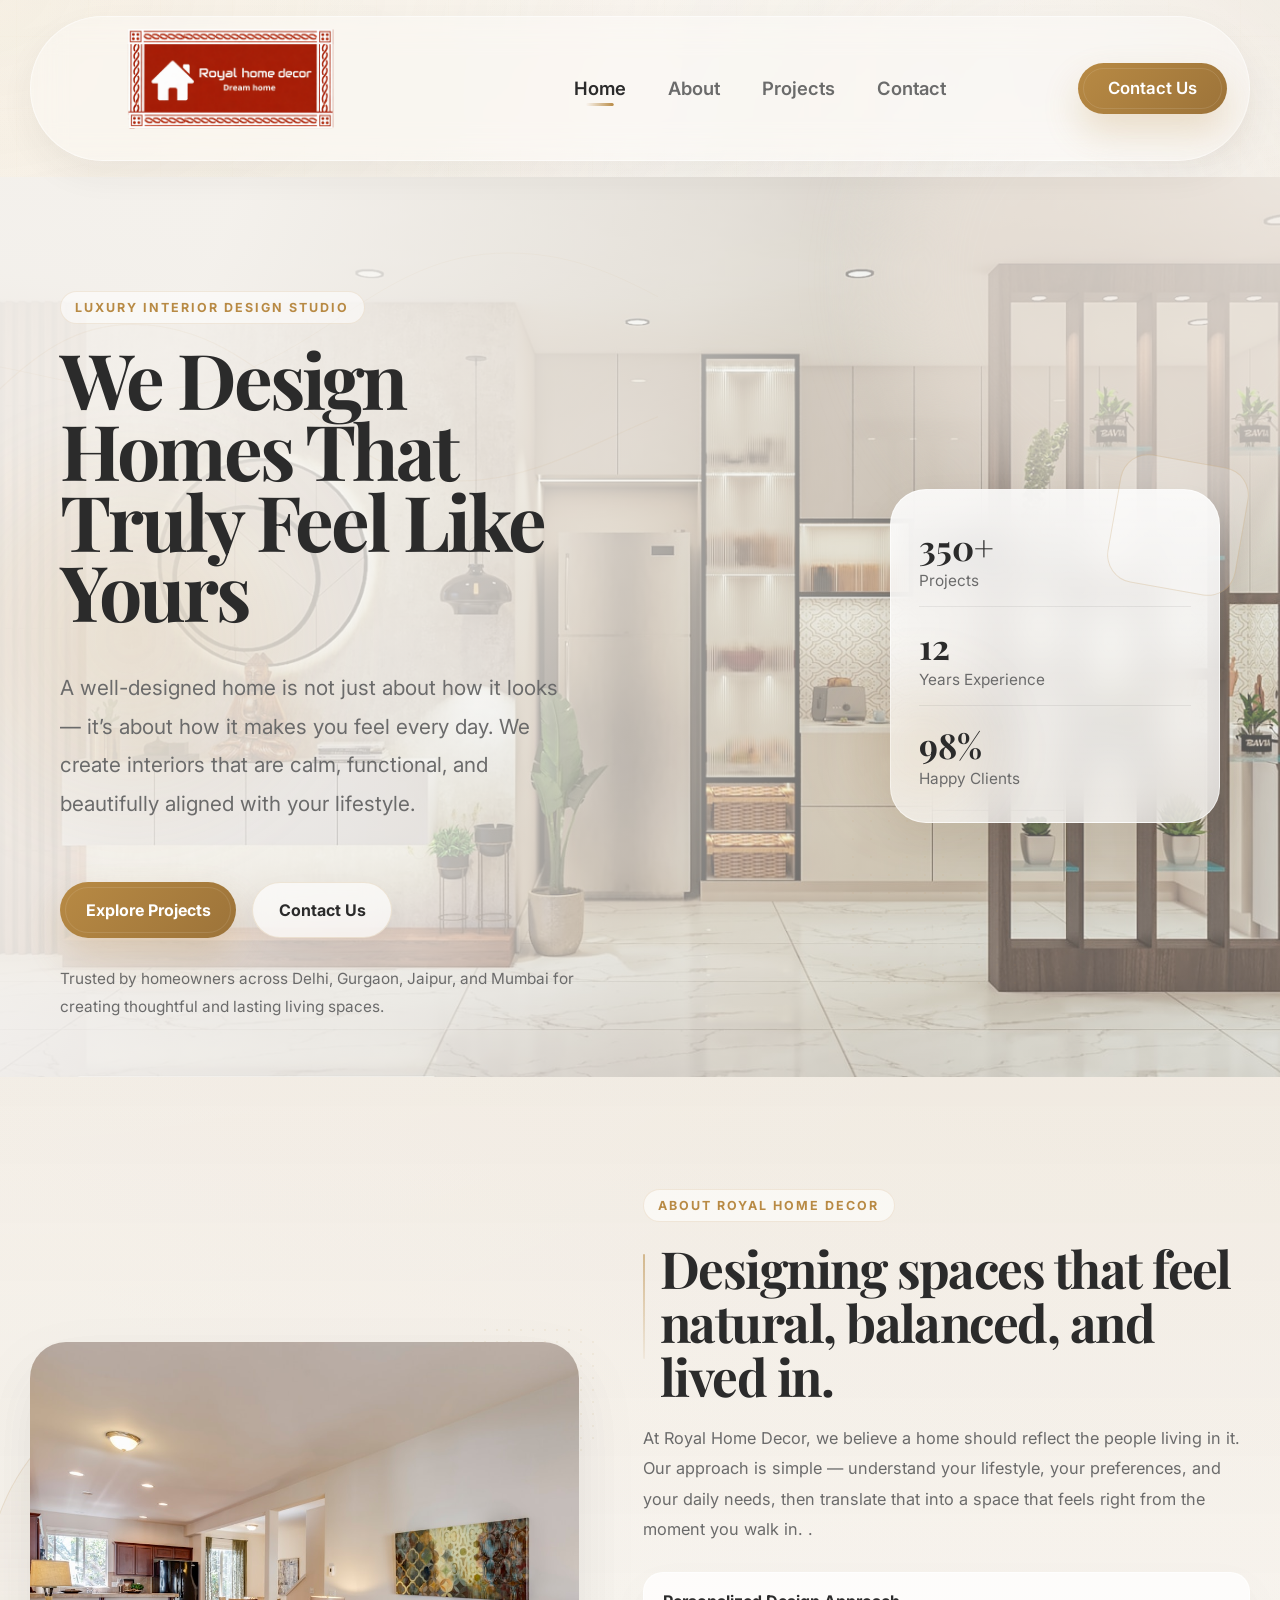
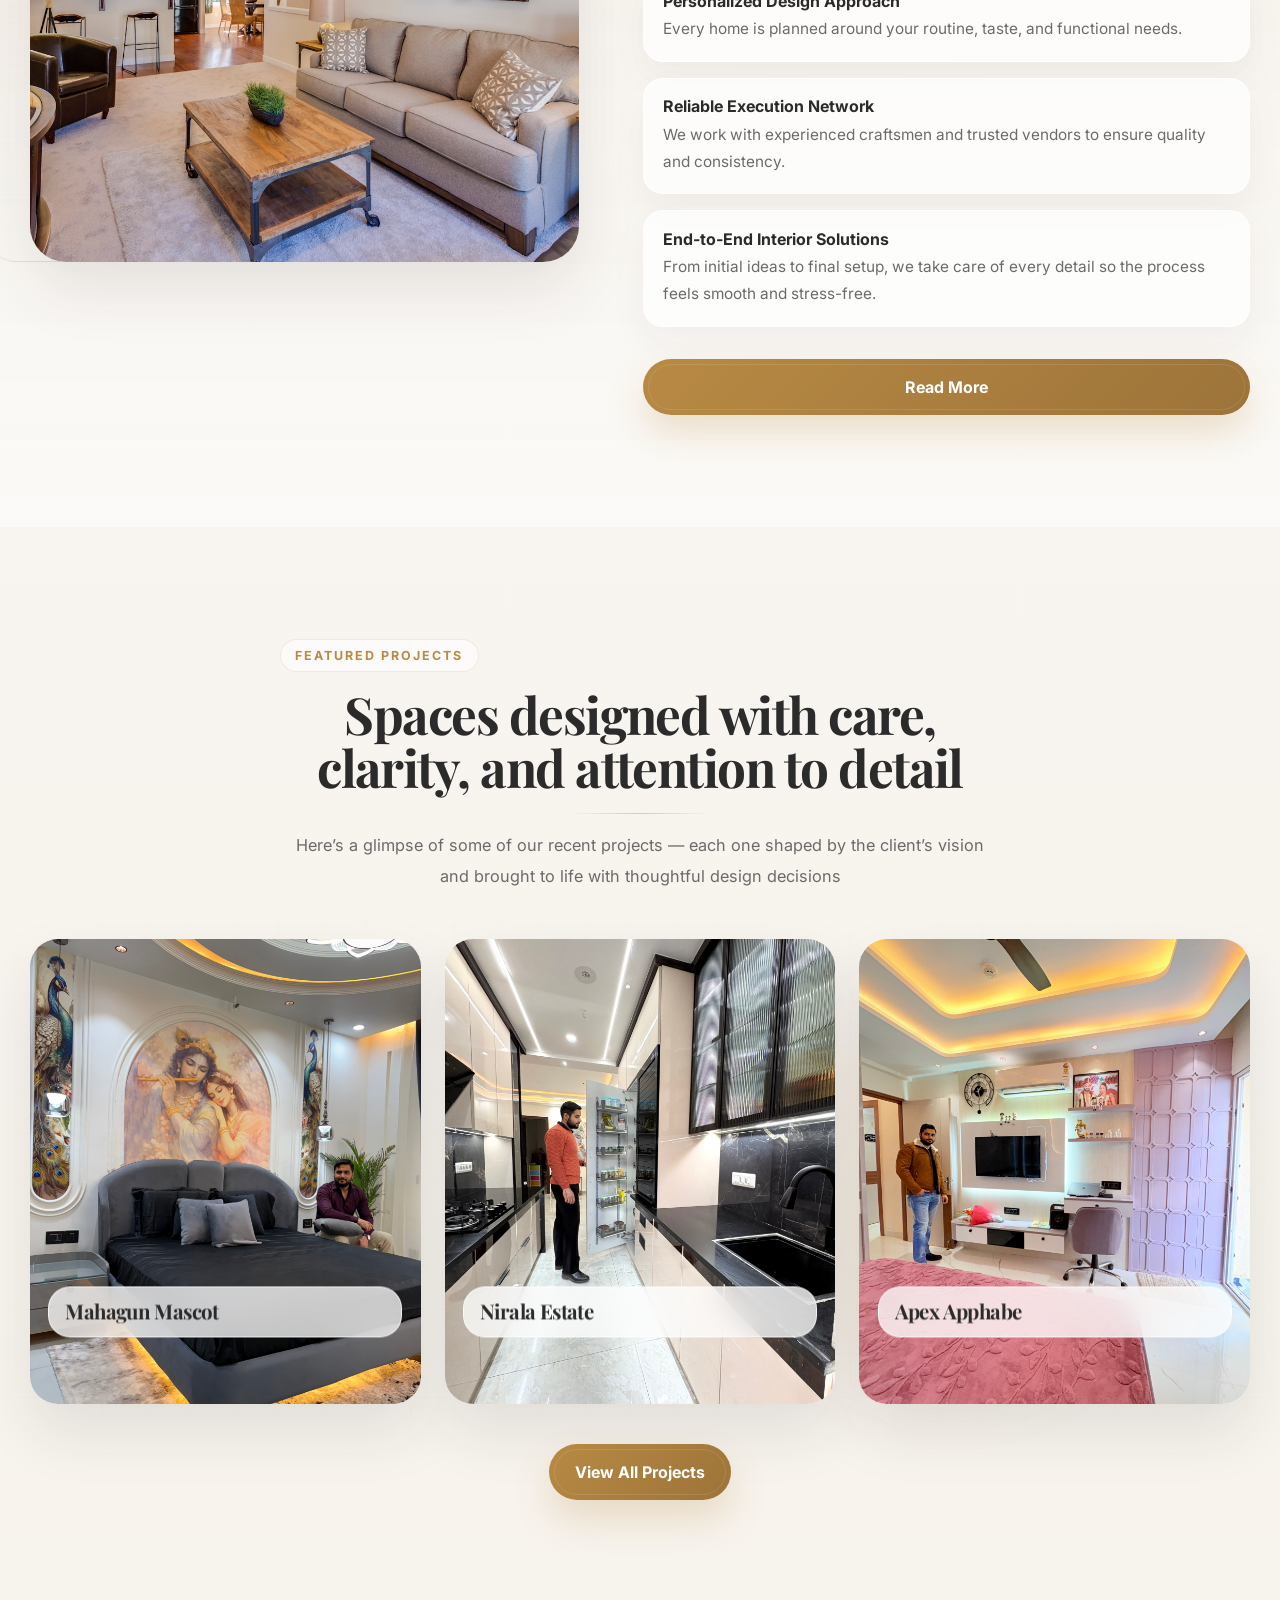
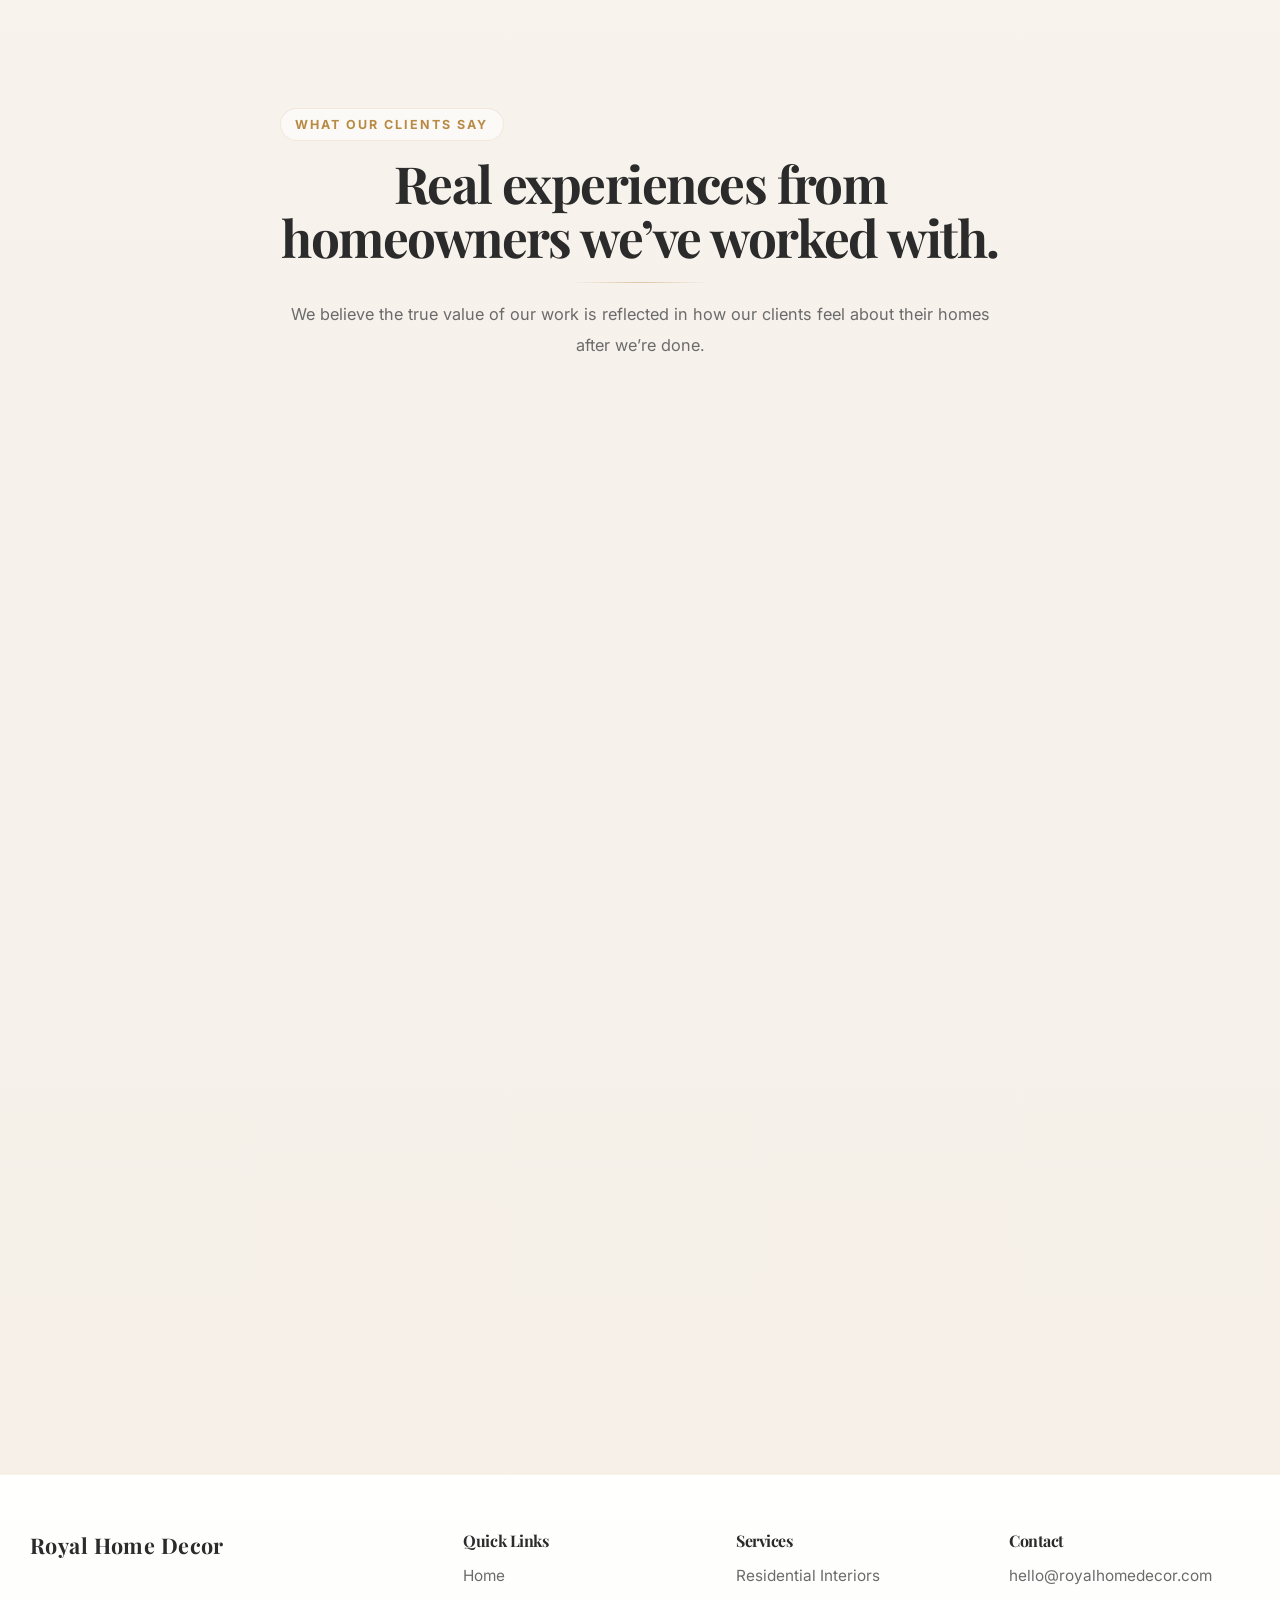
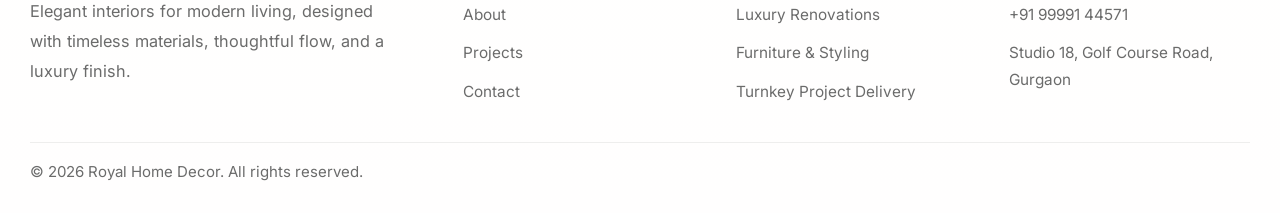
==== commit ed62e3ea: "Update testimonials slider and sync latest site content changes" ====
--- a/index.html
+++ b/index.html
@@ -54,18 +54,18 @@
           <div class="container hero-grid">
             <div class="hero-copy reveal reveal-up">
               <span class="eyebrow">Luxury Interior Design Studio</span>
-              <h1>We Turn Empty Spaces Into Beautiful Homes</h1>
+              <h1>We Design Homes That Truly Feel Like Yours</h1>
               <p>
-                Premium interior design crafted with elegance, comfort, and
-                timeless style.
+                A well-designed home is not just about how it looks — it’s about how it makes you feel every day.
+               We create interiors that are calm, functional, and beautifully aligned with your lifestyle.
               </p>
               <div class="hero-actions">
                 <a href="projects.html" class="btn btn-primary">Explore Projects</a>
                 <a href="contact.html" class="btn btn-secondary">Contact Us</a>
               </div>
               <div class="hero-trust">
-                Trusted by homeowners across Delhi, Gurgaon, Jaipur, and
-                Mumbai for refined residential transformations.
+                Trusted by homeowners across Delhi, Gurgaon, Jaipur, and Mumbai for creating thoughtful and
+                lasting living spaces.
               </div>
             </div>
 
@@ -100,25 +100,24 @@
 
             <div class="editorial-panel reveal reveal-right">
               <span class="section-tag">About Royal Home Decor</span>
-              <h2>Interiors that feel graceful, layered, and effortlessly lived in.</h2>
+              <h2>Designing spaces that feel natural, balanced, and lived in.</h2>
               <p>
-                We design homes with a tailored point of view, blending
-                architectural clarity, warm textures, and refined material
-                palettes to create spaces that feel elevated from the moment you
-                arrive.
+                At Royal Home Decor, we believe a home should reflect the people living in it. Our approach
+               is simple — understand your lifestyle, your preferences, and your daily needs, then
+               translate that into a space that feels right from the moment you walk in. .
               </p>
               <div class="feature-list">
                 <div class="feature-item">
-                  <strong>Tailored Design Direction</strong>
-                  <span>Layouts, finishes, and furnishings aligned to your lifestyle.</span>
+                  <strong>Personalized Design Approach </strong>
+                  <span>Every home is planned around your routine, taste, and functional needs.</span>
                 </div>
                 <div class="feature-item">
-                  <strong>Premium Vendor Network</strong>
-                  <span>Trusted artisans, fabricators, and styling partners across India.</span>
+                  <strong>Reliable Execution Network</strong>
+                  <span>We work with experienced craftsmen and trusted vendors to ensure quality and consistency.</span>
                 </div>
                 <div class="feature-item">
-                  <strong>Turnkey Styling</strong>
-                  <span>From concept boards to final accessories, every layer is considered.</span>
+                  <strong>End-to-End Interior Solutions</strong>
+                  <span>From initial ideas to final setup, we take care of every detail so the process feels smooth and stress-free.</span>
                 </div>
               </div>
               <a href="about.html" class="btn btn-primary">Read More</a>
@@ -130,10 +129,10 @@
           <div class="container">
             <div class="section-header reveal reveal-up">
               <span class="section-tag">Featured Projects</span>
-              <h2>Spaces curated to feel calm, polished, and completely bespoke.</h2>
+              <h2>Spaces designed with care, clarity, and attention to detail</h2>
               <p>
-                A look at some of our recent homes, where understated luxury and
-                thoughtful detailing come together beautifully.
+                Here’s a glimpse of some of our recent projects — each one shaped by the client’s vision
+               and brought to life with thoughtful design decisions
               </p>
             </div>
 
@@ -147,7 +146,6 @@
                   />
                 </div>
                 <div class="project-overlay">
-                  <span class="project-meta">CROSSING REPUBLIC</span>
                   <h3>Mahagun Mascot</h3>
                   <a href="gallery.html" class="btn btn-primary btn-small project-cta">View All</a>
                 </div>
@@ -176,7 +174,6 @@
                   />
                 </div>
                 <div class="project-overlay">
-                  <span class="project-meta">BEDROOM</span>
                   <h3>Apex Apphabe</h3>
                   <a href="apex-apphabe-gallery.html" class="btn btn-primary btn-small project-cta">View All</a>
                 </div>
@@ -192,190 +189,137 @@
         <section class="section testimonials-section">
           <div class="container">
             <div class="section-header reveal reveal-up">
-              <span class="section-tag">Client testimonials</span>
-              <h2>A luxury experience designed to feel personal from start to finish.</h2>
+              <span class="section-tag">What Our Clients Say</span>
+              <h2>Real experiences from homeowners we’ve worked with.</h2>
               <p>
-                Homeowners choose Royal Home Decor for elegant execution,
-                responsive service, and spaces that continue to feel special long
-                after move-in day.
+                We believe the true value of our work is reflected in how our clients feel about their homes
+                after we’re done.
               </p>
             </div>
 
-            <div class="carousel-shell reveal reveal-up">
-              <div class="testimonial-wrapper">
-                <div class="testimonial-track">
-                  <div class="testimonial-slide">
-                    <article class="testimonial-card">
-                      <div class="testimonial-user">
-                        <img src="images/clients/client-01.jpg" alt="Client Priya Malhotra" />
-                        <div class="testimonial-head">
-                          <h3>Priya Malhotra</h3>
-                          <span>New Delhi</span>
-                        </div>
-                      </div>
-                      <div class="testimonial-stars">★★★★★</div>
-                      <p>“Royal Home Decor completely transformed our villa. Everything looks stunning.”</p>
-                    </article>
-                  </div>
-
-                  <div class="testimonial-slide">
-                    <article class="testimonial-card">
-                      <div class="testimonial-user">
-                        <img src="images/clients/client-02.jpg" alt="Client Karan Bedi" />
-                        <div class="testimonial-head">
-                          <h3>Karan Bedi</h3>
-                          <span>Gurgaon</span>
-                        </div>
-                      </div>
-                      <div class="testimonial-stars">★★★★★</div>
-                      <p>“The team understood our style perfectly and delivered beyond expectations.”</p>
-                    </article>
-                  </div>
-
-                  <div class="testimonial-slide">
-                    <article class="testimonial-card">
-                      <div class="testimonial-user">
-                        <img src="images/clients/client-03.jpg" alt="Client Rhea Suri" />
-                        <div class="testimonial-head">
-                          <h3>Rhea Suri</h3>
-                          <span>Mumbai</span>
-                        </div>
-                      </div>
-                      <div class="testimonial-stars">★★★★★</div>
-                      <p>“Absolutely premium work and very professional service.”</p>
-                    </article>
-                  </div>
-
-                  <div class="testimonial-slide">
-                    <article class="testimonial-card">
-                      <div class="testimonial-user">
-                        <img src="images/clients/client-04.jpg" alt="Client Arjun Khanna" />
-                        <div class="testimonial-head">
-                          <h3>Arjun Khanna</h3>
-                          <span>Jaipur</span>
-                        </div>
-                      </div>
-                      <div class="testimonial-stars">★★★★★</div>
-                      <p>“Every room feels intentional, elegant, and deeply comfortable. We loved the entire process.”</p>
-                    </article>
-                  </div>
-
-                  <div class="testimonial-slide">
-                    <article class="testimonial-card">
-                      <div class="testimonial-user">
-                        <img src="images/clients/client-05.jpg" alt="Client Sana Verma" />
-                        <div class="testimonial-head">
-                          <h3>Sana Verma</h3>
-                          <span>Pune</span>
-                        </div>
-                      </div>
-                      <div class="testimonial-stars">★★★★★</div>
-                      <p>“From material selection to final styling, every detail felt luxurious and well thought through.”</p>
-                    </article>
-                  </div>
-
-                  <div class="testimonial-slide">
-                    <article class="testimonial-card">
-                      <div class="testimonial-user">
-                        <img src="images/clients/client-06.jpg" alt="Client Dev Arora" />
-                        <div class="testimonial-head">
-                          <h3>Dev Arora</h3>
-                          <span>Bengaluru</span>
-                        </div>
-                      </div>
-                      <div class="testimonial-stars">★★★★★</div>
-                      <p>“They made a large renovation feel calm, organized, and incredibly exciting.”</p>
-                    </article>
-                  </div>
-
-                  <div class="testimonial-slide">
-                    <article class="testimonial-card">
-                      <div class="testimonial-user">
-                        <img src="images/clients/client-07.jpg" alt="Client Naina Kapoor" />
-                        <div class="testimonial-head">
-                          <h3>Naina Kapoor</h3>
-                          <span>Chandigarh</span>
-                        </div>
-                      </div>
-                      <div class="testimonial-stars">★★★★★</div>
-                      <p>“Our home feels warmer, brighter, and far more premium than we imagined.”</p>
-                    </article>
-                  </div>
-
-                  <div class="testimonial-slide">
-                    <article class="testimonial-card">
-                      <div class="testimonial-user">
-                        <img src="images/clients/client-08.jpg" alt="Client Rahul Anand" />
-                        <div class="testimonial-head">
-                          <h3>Rahul Anand</h3>
-                          <span>Hyderabad</span>
-                        </div>
-                      </div>
-                      <div class="testimonial-stars">★★★★★</div>
-                      <p>“The result looks straight out of a design magazine, yet it still feels like us.”</p>
-                    </article>
-                  </div>
-
-                  <div class="testimonial-slide">
-                    <article class="testimonial-card">
-                      <div class="testimonial-user">
-                        <img src="images/clients/client-09.jpg" alt="Client Aisha Dsouza" />
-                        <div class="testimonial-head">
-                          <h3>Aisha D’Souza</h3>
-                          <span>Goa</span>
-                        </div>
-                      </div>
-                      <div class="testimonial-stars">★★★★★</div>
-                      <p>“They handled the styling and execution beautifully. The whole house now feels refined.”</p>
-                    </article>
-                  </div>
-
-                  <div class="testimonial-slide">
-                    <article class="testimonial-card">
-                      <div class="testimonial-user">
-                        <img src="images/clients/client-10.jpg" alt="Client Manav Nair" />
-                        <div class="testimonial-head">
-                          <h3>Manav Nair</h3>
-                          <span>Kochi</span>
-                        </div>
-                      </div>
-                      <div class="testimonial-stars">★★★★★</div>
-                      <p>“A genuinely high-end experience, from the first meeting to the finishing touches.”</p>
-                    </article>
-                  </div>
-
-                  <div class="testimonial-slide">
-                    <article class="testimonial-card">
-                      <div class="testimonial-user">
-                        <img src="images/clients/client-03.jpg" alt="Client Tanya Mehra" />
-                        <div class="testimonial-head">
-                          <h3>Tanya Mehra</h3>
-                          <span>Noida</span>
-                        </div>
-                      </div>
-                      <div class="testimonial-stars">★★★★★</div>
-                      <p>“Their sense of scale, texture, and color gave our home a truly timeless character.”</p>
-                    </article>
-                  </div>
-
-                  <div class="testimonial-slide">
-                    <article class="testimonial-card">
-                      <div class="testimonial-user">
-                        <img src="images/clients/client-06.jpg" alt="Client Vikram Sethi" />
-                        <div class="testimonial-head">
-                          <h3>Vikram Sethi</h3>
-                          <span>Ahmedabad</span>
-                        </div>
-                      </div>
-                      <div class="testimonial-stars">★★★★★</div>
-                      <p>“Sophisticated design, reliable communication, and a result that feels worth every bit.”</p>
-                    </article>
-                  </div>
-                </div>
-              </div>
-
-              <div class="carousel-controls">
-                <div class="carousel-dots"></div>
+            <div class="testimonial-slider reveal reveal-up">
+              <div class="testimonial-track">
+                <article class="testimonial-card">
+                  <div class="testimonial-header">
+                    <img src="./images/review/1.png" alt="Deepika" class="profile" />
+                    <div class="user-info">
+                      <h3>Deepika</h3>
+                      <span class="location">Mumbai</span>
+                    </div>
+                  </div>
+                  <div class="stars">★★★★★</div>
+                  <p class="review">
+                    “Thank you for making a house our home. Everything looks amazing and beyond our
+                    expectations. Thank you again. It's our happy place now.”
+                  </p>
+                </article>
+
+                <article class="testimonial-card">
+                  <div class="testimonial-header">
+                    <img src="./images/review/2.png" alt="Swati" class="profile" />
+                    <div class="user-info">
+                      <h3>Swati</h3>
+                      <span class="location">Noida</span>
+                    </div>
+                  </div>
+                  <div class="stars">★★★★★</div>
+                  <p class="review">
+                    “Thanks to you and your all team for making our dream home true”
+                  </p>
+                </article>
+
+                <article class="testimonial-card">
+                  <div class="testimonial-header">
+                    <img src="./images/review/3.png" alt="Amil" class="profile" />
+                    <div class="user-info">
+                      <h3>Amil</h3>
+                      <span class="location">Greater Noida</span>
+                    </div>
+                  </div>
+                  <div class="stars">★★★★★</div>
+                  <p class="review">
+                    I wanted to take a moment to express my heartfelt gratitude for the interior designing work
+                    you guys have done at our flat in Nirala Estate Phase.<br /><br />
+                  </p>
+                </article>
+
+                <article class="testimonial-card">
+                  <div class="testimonial-header">
+                    <img src="./images/review/4.png" alt="Mahi" class="profile" />
+                    <div class="user-info">
+                      <h3>Mahi</h3>
+                      <span class="location">Delhi NCR</span>
+                    </div>
+                  </div>
+                  <div class="stars">★★★★★</div>
+                  <p class="review">
+                    “Major shoutout to @royalhomedecor66 for transforming my space into something truly
+                    stunning! So grateful for the beautiful work!”
+                  </p>
+                </article>
+
+                <article class="testimonial-card" aria-hidden="true">
+                  <div class="testimonial-header">
+                    <img src="./images/review/1.png" alt="Deepika" class="profile" />
+                    <div class="user-info">
+                      <h3>Deepika</h3>
+                      <span class="location">Mumbai</span>
+                    </div>
+                  </div>
+                  <div class="stars">★★★★★</div>
+                  <p class="review">
+                    “Thank you for making a house our home. Everything looks amazing and beyond our
+                    expectations. Thank you again. It's our happy place now.”
+                  </p>
+                </article>
+
+                <article class="testimonial-card" aria-hidden="true">
+                  <div class="testimonial-header">
+                    <img src="./images/review/2.png" alt="Swati" class="profile" />
+                    <div class="user-info">
+                      <h3>Swati</h3>
+                      <span class="location">Noida</span>
+                    </div>
+                  </div>
+                  <div class="stars">★★★★★</div>
+                  <p class="review">
+                    “Thanks to you and your all team for making our dream home true”
+                  </p>
+                </article>
+
+                <article class="testimonial-card" aria-hidden="true">
+                  <div class="testimonial-header">
+                    <img src="./images/review/3.png" alt="Amil" class="profile" />
+                    <div class="user-info">
+                      <h3>Amil</h3>
+                      <span class="location">Greater Noida</span>
+                    </div>
+                  </div>
+                  <div class="stars">★★★★★</div>
+                  <p class="review">
+                    I wanted to take a moment to express my heartfelt gratitude for the interior designing work
+                    you guys have done at our flat in Nirala Estate Phase.<br /><br />
+                    Your work has made a significant difference in the look and feel of our flat, and I truly
+                    appreciate the time and effort you invested in designing our dream home. You guys are experts
+                    in what you do and I'm so grateful for your down to earth nature as well.<br /><br />
+                    Thanks once again Shivam, Nishith and team.
+                  </p>
+                </article>
+
+                <article class="testimonial-card" aria-hidden="true">
+                  <div class="testimonial-header">
+                    <img src="./images/review/4.png" alt="Mahi" class="profile" />
+                    <div class="user-info">
+                      <h3>Mahi</h3>
+                      <span class="location">Delhi NCR</span>
+                    </div>
+                  </div>
+                  <div class="stars">★★★★★</div>
+                  <p class="review">
+                    “Major shoutout to @royalhomedecor66 for transforming my space into something truly
+                    stunning! So grateful for the beautiful work!”
+                  </p>
+                </article>
               </div>
             </div>
           </div>
@@ -386,10 +330,10 @@
             <div class="cta-banner reveal reveal-up">
               <div>
                 <span class="section-tag">Start Your Project</span>
-                <h2>Ready to create a home that feels beautifully complete?</h2>
+                <h2>Let’s create a home that feels right for you</h2>
                 <p>
-                  Book a design consultation and let’s shape a space that is warm,
-                  luxurious, and tailored to the way you live.
+                  Book a consultation and let’s discuss how we can bring your vision to life in a practical and
+                  beautiful way
                 </p>
               </div>
               <a href="contact.html" class="btn btn-primary">Contact Us</a>
--- a/style.css
+++ b/style.css
@@ -651,6 +651,11 @@
   background-image: url("images/featured/contact-hero.jpg");
 }
 
+.hero-apex-golf {
+  background-image: url("images/apex-golf-avenue.jpg");
+  background-position: center 42%;
+}
+
 .hero-grid,
 .page-hero-inner {
   position: relative;
@@ -709,11 +714,27 @@
   gap: 1.2rem;
 }
 
-.hero-home .hero-copy,
-.hero-content {
+.hero-home .hero-copy {
   max-width: 900px;
   padding-left: 0;
   padding-right: 380px;
+}
+
+.hero-content {
+  max-width: 620px;
+  padding-left: 80px;
+  padding-right: 20px;
+  position: relative;
+  z-index: 2;
+}
+
+.hero-left {
+  padding-left: 70px;
+}
+
+.hero-content .tag {
+  margin-left: 6px;
+  margin-bottom: 24px;
 }
 
 .hero-copy::before {
@@ -743,6 +764,10 @@
   margin-bottom: 24px;
 }
 
+.hero-content h1 {
+  margin-left: 6px;
+}
+
 .hero-copy p,
 .page-hero-copy p {
   max-width: 620px;
@@ -754,6 +779,11 @@
   max-width: 680px;
   font-size: 1.3rem;
   margin-bottom: 32px;
+}
+
+.hero-content p {
+  margin-left: 6px;
+  max-width: 560px;
 }
 
 .page-hero-inner--centered .page-hero-copy p {
@@ -1184,6 +1214,12 @@
     url("images/projects/apex-apphabe-bedroom.jpg") center 52% / cover no-repeat;
 }
 
+[data-page="apex-golf-avenue-gallery"] .hero-gallery {
+  background:
+    linear-gradient(rgba(248, 245, 240, 0.78), rgba(248, 245, 240, 0.84)),
+    url("images/apex-golf-avenue.jpg") center 52% / cover no-repeat;
+}
+
 .gallery-page-hero {
   display: grid;
   gap: 1rem;
@@ -1302,7 +1338,9 @@
 }
 
 [data-page="nirala-gallery"] .gallery-grid,
-[data-page="apex-gallery"] .gallery-grid {
+[data-page="apex-gallery"] .gallery-grid,
+[data-page="apex-golf-avenue-gallery"] .gallery-grid,
+[data-page="gaur-city-gallery"] .gallery-grid {
   display: block;
   column-count: 4;
   column-gap: 22px;
@@ -1313,12 +1351,18 @@
 [data-page="nirala-gallery"] .gallery-grid::before,
 [data-page="nirala-gallery"] .gallery-grid::after,
 [data-page="apex-gallery"] .gallery-grid::before,
-[data-page="apex-gallery"] .gallery-grid::after {
+[data-page="apex-gallery"] .gallery-grid::after,
+[data-page="apex-golf-avenue-gallery"] .gallery-grid::before,
+[data-page="apex-golf-avenue-gallery"] .gallery-grid::after,
+[data-page="gaur-city-gallery"] .gallery-grid::before,
+[data-page="gaur-city-gallery"] .gallery-grid::after {
   content: none;
 }
 
 [data-page="nirala-gallery"] .gallery-item,
-[data-page="apex-gallery"] .gallery-item {
+[data-page="apex-gallery"] .gallery-item,
+[data-page="apex-golf-avenue-gallery"] .gallery-item,
+[data-page="gaur-city-gallery"] .gallery-item {
   display: inline-block;
   width: 100%;
   break-inside: avoid;
@@ -1335,7 +1379,9 @@
 }
 
 [data-page="nirala-gallery"] .gallery-item img,
-[data-page="apex-gallery"] .gallery-item img {
+[data-page="apex-gallery"] .gallery-item img,
+[data-page="apex-golf-avenue-gallery"] .gallery-item img,
+[data-page="gaur-city-gallery"] .gallery-item img {
   width: 100%;
   height: auto;
   display: block;
@@ -1347,13 +1393,17 @@
 }
 
 [data-page="nirala-gallery"] .gallery-item:hover,
-[data-page="apex-gallery"] .gallery-item:hover {
+[data-page="apex-gallery"] .gallery-item:hover,
+[data-page="apex-golf-avenue-gallery"] .gallery-item:hover,
+[data-page="gaur-city-gallery"] .gallery-item:hover {
   transform: translateY(-5px);
   box-shadow: 0 24px 58px rgba(43, 43, 43, 0.2);
 }
 
 [data-page="nirala-gallery"] .gallery-item:hover img,
-[data-page="apex-gallery"] .gallery-item:hover img {
+[data-page="apex-gallery"] .gallery-item:hover img,
+[data-page="apex-golf-avenue-gallery"] .gallery-item:hover img,
+[data-page="gaur-city-gallery"] .gallery-item:hover img {
   transform: scale(1.03);
 }
 
@@ -1434,40 +1484,65 @@
   margin: 0 auto;
 }
 
+.testimonial-slider {
+  overflow: hidden;
+  width: 100%;
+}
+
+.testimonials-empty-state {
+  display: flex;
+  align-items: center;
+  justify-content: center;
+  min-height: 220px;
+  padding: 2rem 1.5rem;
+  border-radius: 36px;
+  background: rgba(255, 255, 255, 0.52);
+  border: 1px solid rgba(184, 138, 68, 0.14);
+}
+
+.testimonials-empty {
+  margin: 0;
+  color: var(--text-secondary);
+  font-size: 1.04rem;
+  font-weight: 500;
+  text-align: center;
+  letter-spacing: 0.02em;
+}
+
 .testimonial-track {
   display: flex;
-  align-items: stretch;
-  gap: var(--testimonial-gap);
-  transition: transform 0.8s ease;
+  align-items: flex-start;
+  width: max-content;
+  gap: 20px;
   will-change: transform;
-}
-
-.testimonial-slide {
-  flex: 0 0
-    calc(
-      (100% - (var(--testimonial-gap) * (var(--slides-per-view) - 1))) /
-        var(--slides-per-view)
-    );
-  min-width: 0;
-  display: flex;
-  align-items: stretch;
+  animation: testimonial-slide 28s linear infinite;
+}
+
+.testimonial-slider:hover .testimonial-track {
+  animation-play-state: paused;
 }
 
 .testimonial-card {
+  min-width: calc((min(1280px, 100vw - 4rem) - 40px) / 3);
+  max-width: calc((min(1280px, 100vw - 4rem) - 40px) / 3);
+  display: block;
+  opacity: 1;
+  transform: none;
   width: 100%;
-  max-width: none;
-  min-height: 300px;
-  height: 100%;
+  height: auto;
+  min-height: auto;
+  box-sizing: border-box;
   display: flex;
   flex-direction: column;
+  justify-content: flex-start;
   position: relative;
   overflow: hidden;
-  background: rgba(255, 255, 255, 0.72);
+  background: #f5f1eb;
   backdrop-filter: blur(18px);
   border: 1px solid rgba(184, 138, 68, 0.12);
-  border-radius: 36px;
-  padding: 42px;
-  box-shadow: 0 25px 60px rgba(0, 0, 0, 0.06);
+  border-radius: 28px;
+  padding: 30px;
+  box-shadow: 0 10px 30px rgba(0, 0, 0, 0.05);
   transition: transform var(--transition), box-shadow var(--transition);
 }
 
@@ -1488,28 +1563,60 @@
   box-shadow: none;
 }
 
-.testimonial-head {
-  display: grid;
-  gap: 0.18rem;
-}
-
-.testimonial-head span {
-  color: var(--text-secondary);
-  font-size: 0.92rem;
-}
-
+.testimonial-header {
+  display: flex;
+  align-items: center;
+  gap: 15px;
+  margin-bottom: 16px;
+}
+
+.profile {
+  width: 70px;
+  height: 70px;
+  border-radius: 50%;
+  object-fit: cover;
+  flex-shrink: 0;
+}
+
+.user-info h3,
+.testimonial-header h3 {
+  margin: 0;
+  font-size: 22px;
+}
+
+.location {
+  display: block;
+  margin-top: 2px;
+  font-size: 14px;
+  color: #888;
+}
+
+.stars,
 .testimonial-stars {
   color: var(--gold);
-  letter-spacing: 0.12em;
-  font-size: 0.95rem;
-  margin-bottom: 0.85rem;
-}
-
-.testimonial-card p {
-  color: var(--text-secondary);
-  line-height: 1.75;
-  font-size: 1rem;
+  margin: 15px 0;
+  font-size: 18px;
+  letter-spacing: 0.08em;
+}
+
+.review,
+.testimonial-text,
+.review-text {
   margin: 0;
+  font-size: 16px;
+  line-height: 1.6;
+  color: #555;
+  overflow-wrap: anywhere;
+  word-break: normal;
+}
+
+@keyframes testimonial-slide {
+  0% {
+    transform: translateX(0);
+  }
+  100% {
+    transform: translateX(calc(-50% - 10px));
+  }
 }
 
 .carousel-controls {
@@ -2399,6 +2506,11 @@
     justify-content: center;
   }
 
+  .testimonial-card {
+    min-width: calc((min(1280px, 100vw - 3rem) - 20px) / 2);
+    max-width: calc((min(1280px, 100vw - 3rem) - 20px) / 2);
+  }
+
   .image-panel img {
     min-height: 420px;
   }
@@ -2408,6 +2520,18 @@
   .testimonial-wrapper {
     --slides-per-view: 1;
     --testimonial-gap: 14px;
+  }
+
+  .hero-content,
+  .hero-left {
+    padding-left: 24px;
+    padding-right: 24px;
+  }
+
+  .hero-content h1,
+  .hero-content p,
+  .hero-content .tag {
+    margin-left: 0;
   }
 
   .nav-link,
@@ -2482,6 +2606,8 @@
   }
 
   .testimonial-card {
+    min-width: min(100%, calc(100vw - 3rem));
+    max-width: min(100%, calc(100vw - 3rem));
     border-radius: 28px;
     padding: 30px 24px;
   }
@@ -2567,21 +2693,27 @@
 
 @media (max-width: 1100px) {
   [data-page="nirala-gallery"] .gallery-grid,
-  [data-page="apex-gallery"] .gallery-grid {
+  [data-page="apex-gallery"] .gallery-grid,
+  [data-page="apex-golf-avenue-gallery"] .gallery-grid,
+  [data-page="gaur-city-gallery"] .gallery-grid {
     column-count: 3;
   }
 }
 
 @media (max-width: 768px) {
   [data-page="nirala-gallery"] .gallery-grid,
-  [data-page="apex-gallery"] .gallery-grid {
+  [data-page="apex-gallery"] .gallery-grid,
+  [data-page="apex-golf-avenue-gallery"] .gallery-grid,
+  [data-page="gaur-city-gallery"] .gallery-grid {
     column-count: 2;
   }
 }
 
 @media (max-width: 520px) {
   [data-page="nirala-gallery"] .gallery-grid,
-  [data-page="apex-gallery"] .gallery-grid {
+  [data-page="apex-gallery"] .gallery-grid,
+  [data-page="apex-golf-avenue-gallery"] .gallery-grid,
+  [data-page="gaur-city-gallery"] .gallery-grid {
     column-count: 1;
   }
 }
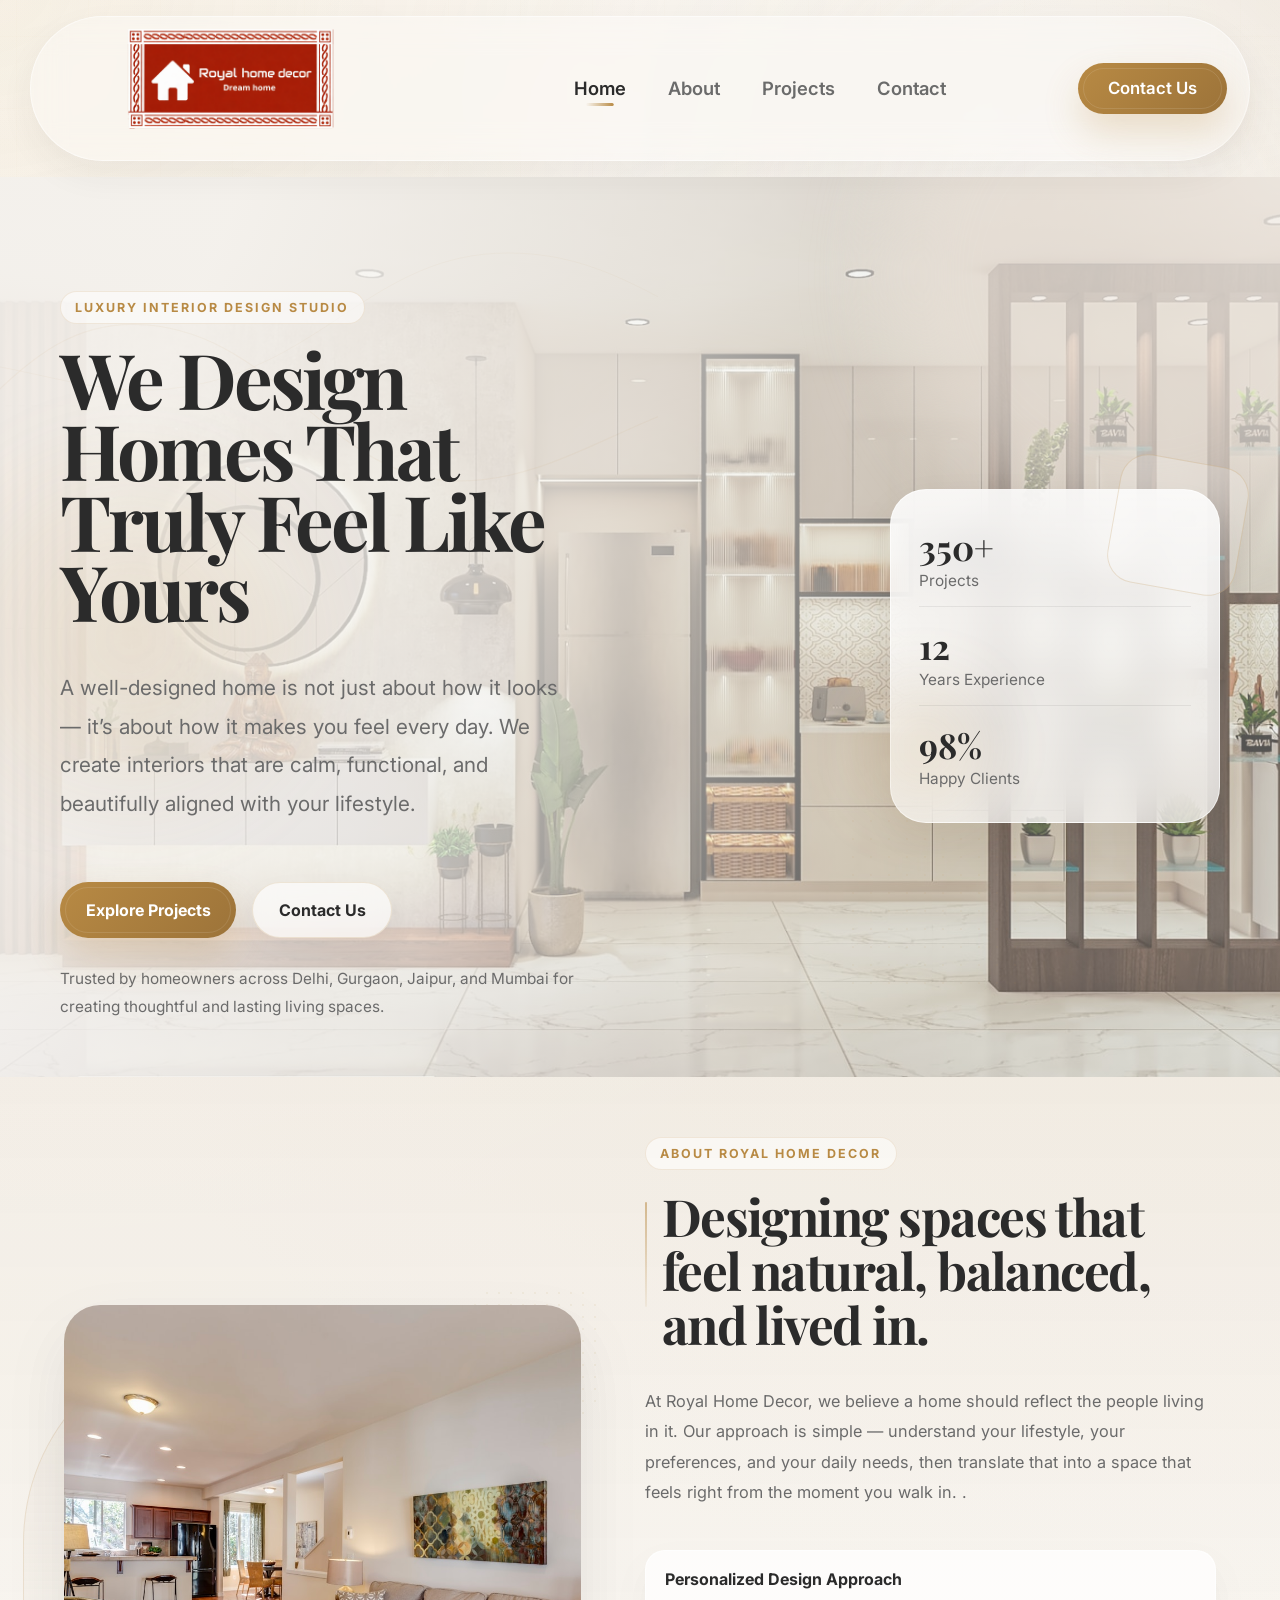
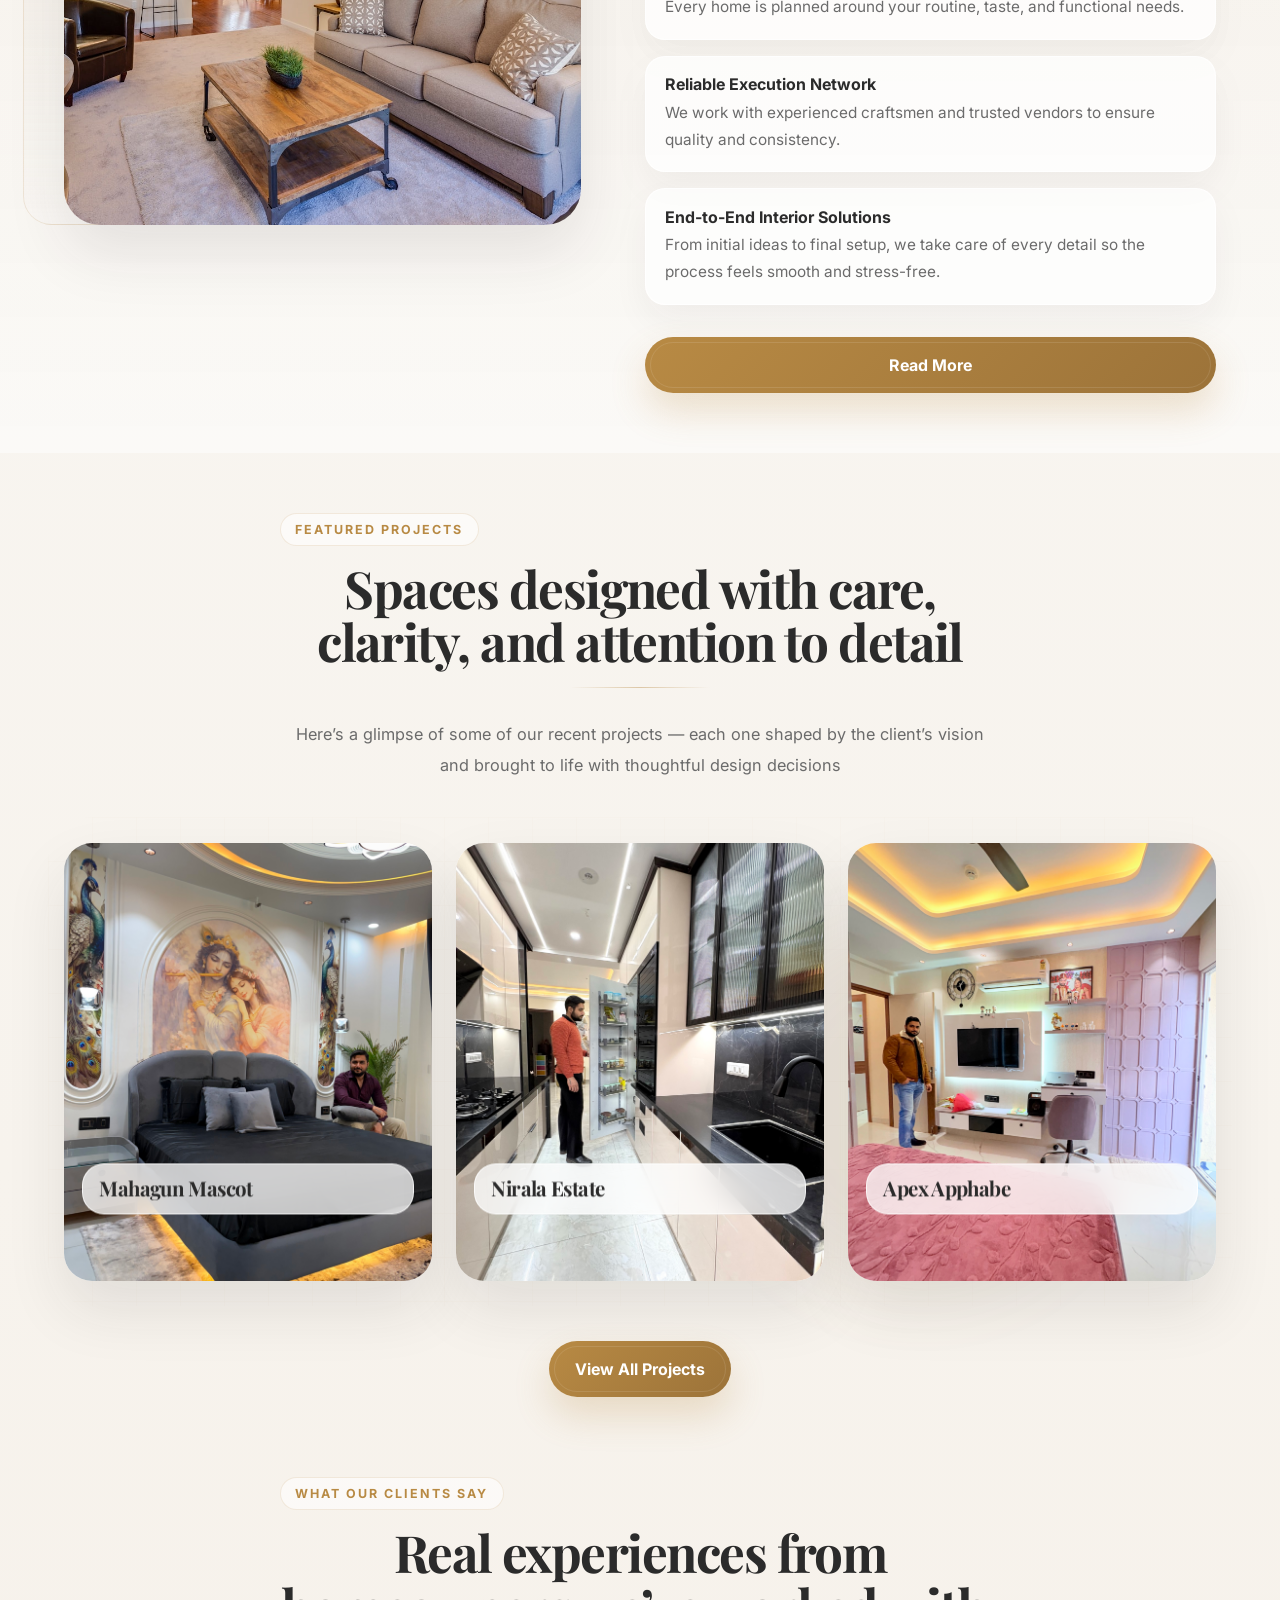
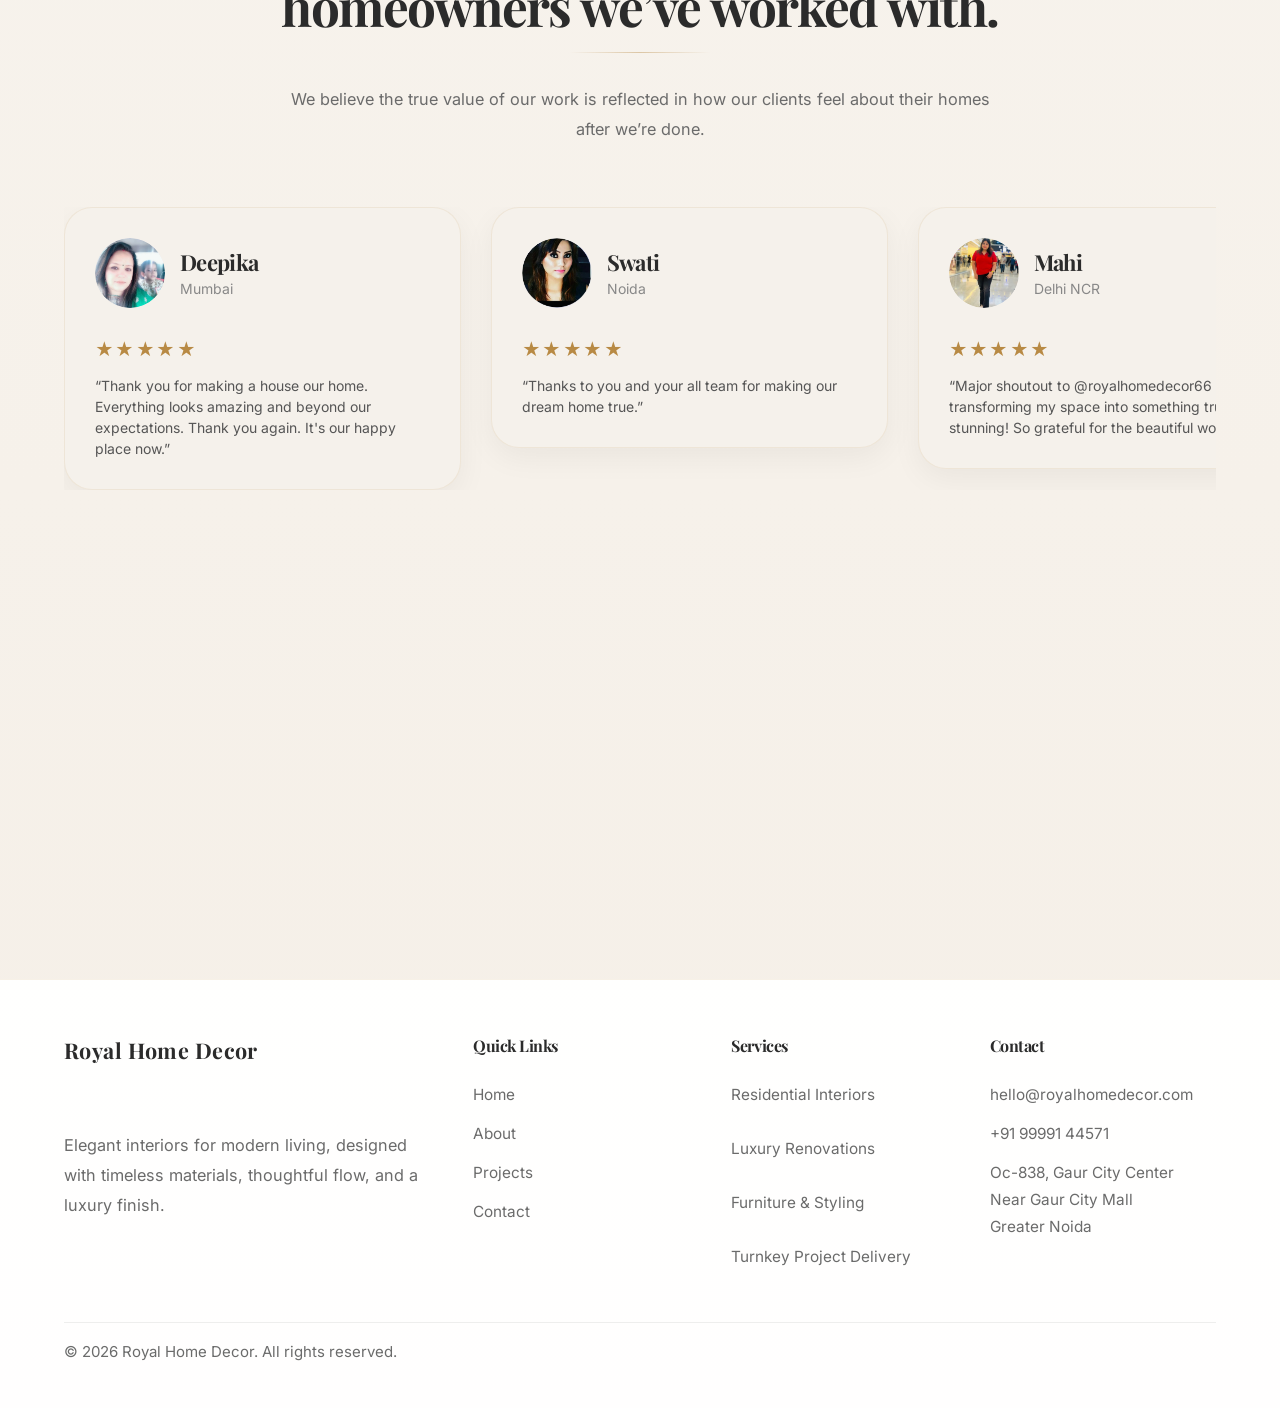
==== commit abadbbca: "Refine global spacing and standardize contact details" ====
--- a/index.html
+++ b/index.html
@@ -125,7 +125,7 @@
           </div>
         </section>
 
-        <section class="section" id="projects">
+        <section class="section projects-section" id="projects">
           <div class="container">
             <div class="section-header reveal reveal-up">
               <span class="section-tag">Featured Projects</span>
@@ -181,7 +181,7 @@
             </div>
 
             <div class="section-actions reveal reveal-up" data-delay="230">
-              <a href="projects.html" class="btn btn-primary">View All Projects</a>
+              <a href="projects.html" class="btn btn-primary view-all-btn">View All Projects</a>
             </div>
           </div>
         </section>
@@ -197,129 +197,97 @@
               </p>
             </div>
 
-            <div class="testimonial-slider reveal reveal-up">
-              <div class="testimonial-track">
-                <article class="testimonial-card">
-                  <div class="testimonial-header">
-                    <img src="./images/review/1.png" alt="Deepika" class="profile" />
-                    <div class="user-info">
-                      <h3>Deepika</h3>
-                      <span class="location">Mumbai</span>
-                    </div>
-                  </div>
-                  <div class="stars">★★★★★</div>
-                  <p class="review">
-                    “Thank you for making a house our home. Everything looks amazing and beyond our
-                    expectations. Thank you again. It's our happy place now.”
-                  </p>
-                </article>
-
-                <article class="testimonial-card">
-                  <div class="testimonial-header">
-                    <img src="./images/review/2.png" alt="Swati" class="profile" />
-                    <div class="user-info">
-                      <h3>Swati</h3>
-                      <span class="location">Noida</span>
-                    </div>
-                  </div>
-                  <div class="stars">★★★★★</div>
-                  <p class="review">
-                    “Thanks to you and your all team for making our dream home true”
-                  </p>
-                </article>
-
-                <article class="testimonial-card">
-                  <div class="testimonial-header">
-                    <img src="./images/review/3.png" alt="Amil" class="profile" />
-                    <div class="user-info">
-                      <h3>Amil</h3>
-                      <span class="location">Greater Noida</span>
-                    </div>
-                  </div>
-                  <div class="stars">★★★★★</div>
-                  <p class="review">
-                    I wanted to take a moment to express my heartfelt gratitude for the interior designing work
-                    you guys have done at our flat in Nirala Estate Phase.<br /><br />
-                  </p>
-                </article>
-
-                <article class="testimonial-card">
-                  <div class="testimonial-header">
-                    <img src="./images/review/4.png" alt="Mahi" class="profile" />
-                    <div class="user-info">
-                      <h3>Mahi</h3>
-                      <span class="location">Delhi NCR</span>
-                    </div>
-                  </div>
-                  <div class="stars">★★★★★</div>
-                  <p class="review">
-                    “Major shoutout to @royalhomedecor66 for transforming my space into something truly
-                    stunning! So grateful for the beautiful work!”
-                  </p>
-                </article>
-
-                <article class="testimonial-card" aria-hidden="true">
-                  <div class="testimonial-header">
-                    <img src="./images/review/1.png" alt="Deepika" class="profile" />
-                    <div class="user-info">
-                      <h3>Deepika</h3>
-                      <span class="location">Mumbai</span>
-                    </div>
-                  </div>
-                  <div class="stars">★★★★★</div>
-                  <p class="review">
-                    “Thank you for making a house our home. Everything looks amazing and beyond our
-                    expectations. Thank you again. It's our happy place now.”
-                  </p>
-                </article>
-
-                <article class="testimonial-card" aria-hidden="true">
-                  <div class="testimonial-header">
-                    <img src="./images/review/2.png" alt="Swati" class="profile" />
-                    <div class="user-info">
-                      <h3>Swati</h3>
-                      <span class="location">Noida</span>
-                    </div>
-                  </div>
-                  <div class="stars">★★★★★</div>
-                  <p class="review">
-                    “Thanks to you and your all team for making our dream home true”
-                  </p>
-                </article>
-
-                <article class="testimonial-card" aria-hidden="true">
-                  <div class="testimonial-header">
-                    <img src="./images/review/3.png" alt="Amil" class="profile" />
-                    <div class="user-info">
-                      <h3>Amil</h3>
-                      <span class="location">Greater Noida</span>
-                    </div>
-                  </div>
-                  <div class="stars">★★★★★</div>
-                  <p class="review">
-                    I wanted to take a moment to express my heartfelt gratitude for the interior designing work
-                    you guys have done at our flat in Nirala Estate Phase.<br /><br />
-                    Your work has made a significant difference in the look and feel of our flat, and I truly
-                    appreciate the time and effort you invested in designing our dream home. You guys are experts
-                    in what you do and I'm so grateful for your down to earth nature as well.<br /><br />
-                    Thanks once again Shivam, Nishith and team.
-                  </p>
-                </article>
-
-                <article class="testimonial-card" aria-hidden="true">
-                  <div class="testimonial-header">
-                    <img src="./images/review/4.png" alt="Mahi" class="profile" />
-                    <div class="user-info">
-                      <h3>Mahi</h3>
-                      <span class="location">Delhi NCR</span>
-                    </div>
-                  </div>
-                  <div class="stars">★★★★★</div>
-                  <p class="review">
-                    “Major shoutout to @royalhomedecor66 for transforming my space into something truly
-                    stunning! So grateful for the beautiful work!”
-                  </p>
-                </article>
+            <div class="testimonial-container reveal reveal-up">
+              <div class="testimonial-slider">
+                <div class="testimonial-track">
+                  <article class="testimonial-card">
+                    <div class="testimonial-header">
+                      <img src="./images/review/1.png" alt="Deepika" class="profile" />
+                      <div class="user-info">
+                        <h3>Deepika</h3>
+                        <span class="location">Mumbai</span>
+                      </div>
+                    </div>
+                    <div class="stars">★★★★★</div>
+                    <p class="review">
+                      “Thank you for making a house our home. Everything looks amazing and beyond our
+                      expectations. Thank you again. It's our happy place now.”
+                    </p>
+                  </article>
+
+                  <article class="testimonial-card">
+                    <div class="testimonial-header">
+                      <img src="./images/review/2.png" alt="Swati" class="profile" />
+                      <div class="user-info">
+                        <h3>Swati</h3>
+                        <span class="location">Noida</span>
+                      </div>
+                    </div>
+                    <div class="stars">★★★★★</div>
+                    <p class="review">
+                      “Thanks to you and your all team for making our dream home true.”
+                    </p>
+                  </article>
+
+                  <article class="testimonial-card">
+                    <div class="testimonial-header">
+                      <img src="./images/review/4.png" alt="Mahi" class="profile" />
+                      <div class="user-info">
+                        <h3>Mahi</h3>
+                        <span class="location">Delhi NCR</span>
+                      </div>
+                    </div>
+                    <div class="stars">★★★★★</div>
+                    <p class="review">
+                      “Major shoutout to @royalhomedecor66 for transforming my space into something truly
+                      stunning! So grateful for the beautiful work!”
+                    </p>
+                  </article>
+
+                  <article class="testimonial-card" aria-hidden="true">
+                    <div class="testimonial-header">
+                      <img src="./images/review/1.png" alt="Deepika" class="profile" />
+                      <div class="user-info">
+                        <h3>Deepika</h3>
+                        <span class="location">Mumbai</span>
+                      </div>
+                    </div>
+                    <div class="stars">★★★★★</div>
+                    <p class="review">
+                      “Thank you for making a house our home. Everything looks amazing and beyond our
+                      expectations. Thank you again. It's our happy place now.”
+                    </p>
+                  </article>
+
+                  <article class="testimonial-card" aria-hidden="true">
+                    <div class="testimonial-header">
+                      <img src="./images/review/2.png" alt="Swati" class="profile" />
+                      <div class="user-info">
+                        <h3>Swati</h3>
+                        <span class="location">Noida</span>
+                      </div>
+                    </div>
+                    <div class="stars">★★★★★</div>
+                    <p class="review">
+                      “Thanks to you and your all team for making our dream home true.”
+                    </p>
+                  </article>
+
+                  <article class="testimonial-card" aria-hidden="true">
+                    <div class="testimonial-header">
+                      <img src="./images/review/4.png" alt="Mahi" class="profile" />
+                      <div class="user-info">
+                        <h3>Mahi</h3>
+                        <span class="location">Delhi NCR</span>
+                      </div>
+                    </div>
+                    <div class="stars">★★★★★</div>
+                    <p class="review">
+                      “Major shoutout to @royalhomedecor66 for transforming my space into something truly
+                      stunning! So grateful for the beautiful work!”
+                    </p>
+                  </article>
+                </div>
               </div>
             </div>
           </div>
@@ -372,7 +340,11 @@
             <h3>Contact</h3>
             <a href="mailto:hello@royalhomedecor.com">hello@royalhomedecor.com</a>
             <a href="tel:+919999144571">+91 99991 44571</a>
-            <p>Studio 18, Golf Course Road, Gurgaon</p>
+            <p class="footer-address">
+              Oc-838, Gaur City Center<br />
+              Near Gaur City Mall<br />
+              Greater Noida
+            </p>
           </div>
         </div>
 
--- a/style.css
+++ b/style.css
@@ -27,6 +27,10 @@
   --pattern-beige: rgba(237, 229, 218, 0.38);
   --pattern-gold: rgba(184, 138, 68, 0.08);
   --pattern-gold-soft: rgba(184, 138, 68, 0.14);
+  --space-sm: 20px;
+  --space-md: 40px;
+  --space-lg: 60px;
+  --space-xl: 80px;
   --noise-pattern: url("data:image/svg+xml,%3Csvg xmlns='http://www.w3.org/2000/svg' width='140' height='140' viewBox='0 0 140 140'%3E%3Cg fill='%23c4933f' fill-opacity='0.08'%3E%3Ccircle cx='12' cy='18' r='1'/%3E%3Ccircle cx='56' cy='38' r='0.8'/%3E%3Ccircle cx='96' cy='22' r='0.9'/%3E%3Ccircle cx='128' cy='70' r='1'/%3E%3Ccircle cx='84' cy='96' r='0.8'/%3E%3Ccircle cx='38' cy='112' r='1'/%3E%3Ccircle cx='18' cy='80' r='0.7'/%3E%3Ccircle cx='68' cy='130' r='0.9'/%3E%3C/g%3E%3C/svg%3E");
   --curve-pattern: url("data:image/svg+xml,%3Csvg xmlns='http://www.w3.org/2000/svg' width='760' height='320' viewBox='0 0 760 320' fill='none'%3E%3Cpath d='M-40 248C84 224 116 80 250 92C384 104 432 248 560 248C646 248 708 200 800 168' stroke='%23B88A44' stroke-opacity='0.16' stroke-width='1.2'/%3E%3Cpath d='M-24 132C96 108 176 172 286 154C426 132 476 20 610 20C688 20 738 52 812 92' stroke='%23B88A44' stroke-opacity='0.12' stroke-width='1'/%3E%3C/svg%3E");
   --wave-pattern: url("data:image/svg+xml,%3Csvg xmlns='http://www.w3.org/2000/svg' width='900' height='360' viewBox='0 0 900 360' fill='none'%3E%3Cpath d='M0 220C128 184 172 266 300 234C434 200 478 106 620 122C734 134 798 214 900 196' stroke='%23B88A44' stroke-opacity='0.12' stroke-width='1.2'/%3E%3Cpath d='M0 292C122 258 178 318 300 286C436 252 486 156 626 176C744 192 804 284 900 274' stroke='%23B88A44' stroke-opacity='0.08' stroke-width='1'/%3E%3C/svg%3E");
@@ -81,8 +85,9 @@
 }
 
 img {
+  max-width: 100%;
+  height: auto;
   display: block;
-  width: 100%;
 }
 
 a {
@@ -105,6 +110,7 @@
 
 button {
   cursor: pointer;
+  padding: 10px 20px;
 }
 
 p {
@@ -155,14 +161,41 @@
 }
 
 .container {
-  width: min(calc(100% - 3rem), var(--max-width));
+  width: 90%;
+  max-width: 1200px;
   margin: 0 auto;
 }
 
 .section {
   position: relative;
-  padding: 7rem 0;
+  padding: var(--space-lg) 0;
+  margin: 0;
+  min-height: auto;
   isolation: isolate;
+}
+
+section {
+  padding: var(--space-lg) 0;
+  margin: 0;
+}
+
+.row {
+  display: flex;
+  flex-wrap: wrap;
+  gap: var(--space-md);
+}
+
+.projects-section {
+  padding-bottom: 40px;
+}
+
+.testimonials-section,
+.testimonial-section {
+  padding-top: 40px;
+}
+
+.view-all-btn {
+  margin-top: 20px;
 }
 
 .section-soft {
@@ -190,10 +223,16 @@
 h1,
 h2,
 h3 {
-  margin: 0;
+  margin-top: 0;
+  margin-bottom: 15px;
   font-family: "Playfair Display", serif;
   font-weight: 700;
   letter-spacing: -0.03em;
+}
+
+p {
+  margin-top: 0;
+  margin-bottom: 15px;
 }
 
 h1 {
@@ -520,6 +559,11 @@
   border: 0;
   border-radius: 50%;
   background: rgba(255, 255, 255, 0.7);
+  padding: 0;
+}
+
+.card {
+  padding: 20px;
 }
 
 .menu-toggle span {
@@ -784,6 +828,29 @@
 .hero-content p {
   margin-left: 6px;
   max-width: 560px;
+}
+
+.about-section h1,
+.about-hero .page-hero-copy h1 {
+  font-size: clamp(32px, 4vw, 56px);
+  line-height: 1.2;
+  font-weight: 600;
+}
+
+.about-section p {
+  font-size: 16px;
+  line-height: 1.7;
+  max-width: 550px;
+}
+
+.about-card h3,
+.about-section .value-card h3 {
+  font-size: 16px;
+}
+
+.about-card p,
+.about-section .value-card p {
+  font-size: 14px;
 }
 
 .page-hero-inner--centered .page-hero-copy p {
@@ -1455,7 +1522,7 @@
   overflow: visible;
   isolation: isolate;
   background: transparent;
-  padding: 96px 0 64px;
+  padding: 40px 0 64px;
 }
 
 .testimonials-section::before,
@@ -1463,24 +1530,8 @@
   content: none;
 }
 
-.carousel-shell {
-  position: relative;
-  isolation: isolate;
-  display: grid;
-  gap: 1rem;
-}
-
-.carousel-shell::before {
-  content: none;
-}
-
-.testimonial-wrapper {
-  --testimonial-gap: 22px;
-  --slides-per-view: 3;
-  position: relative;
-  overflow: hidden;
-  width: 100%;
-  max-width: min(1280px, 100%);
+.testimonial-container {
+  max-width: 1200px;
   margin: 0 auto;
 }
 
@@ -1509,32 +1560,19 @@
   letter-spacing: 0.02em;
 }
 
-.testimonial-track {
-  display: flex;
-  align-items: flex-start;
-  width: max-content;
-  gap: 20px;
-  will-change: transform;
-  animation: testimonial-slide 28s linear infinite;
-}
-
-.testimonial-slider:hover .testimonial-track {
-  animation-play-state: paused;
-}
-
 .testimonial-card {
-  min-width: calc((min(1280px, 100vw - 4rem) - 40px) / 3);
-  max-width: calc((min(1280px, 100vw - 4rem) - 40px) / 3);
+  min-width: 350px;
+  width: clamp(350px, 31vw, 420px);
+  max-width: 420px;
+  flex-shrink: 0;
   display: block;
   opacity: 1;
   transform: none;
-  width: 100%;
-  height: auto;
-  min-height: auto;
+  height: 100%;
   box-sizing: border-box;
   display: flex;
   flex-direction: column;
-  justify-content: flex-start;
+  justify-content: space-between;
   position: relative;
   overflow: hidden;
   background: #f5f1eb;
@@ -1546,6 +1584,18 @@
   transition: transform var(--transition), box-shadow var(--transition);
 }
 
+.testimonial-track {
+  display: flex;
+  gap: 30px;
+  width: max-content;
+  align-items: stretch;
+  animation: scroll 20s linear infinite;
+}
+
+.testimonial-slider:hover .testimonial-track {
+  animation-play-state: paused;
+}
+
 .testimonial-user {
   display: flex;
   align-items: center;
@@ -1578,6 +1628,11 @@
   flex-shrink: 0;
 }
 
+.user-info {
+  display: grid;
+  gap: 2px;
+}
+
 .user-info h3,
 .testimonial-header h3 {
   margin: 0;
@@ -1603,19 +1658,19 @@
 .testimonial-text,
 .review-text {
   margin: 0;
-  font-size: 16px;
-  line-height: 1.6;
+  font-size: 14px;
+  line-height: 1.5;
   color: #555;
   overflow-wrap: anywhere;
   word-break: normal;
 }
 
-@keyframes testimonial-slide {
+@keyframes scroll {
   0% {
     transform: translateX(0);
   }
   100% {
-    transform: translateX(calc(-50% - 10px));
+    transform: translateX(-50%);
   }
 }
 
@@ -2146,6 +2201,11 @@
   line-height: 1.75;
 }
 
+.footer-address {
+  line-height: 1.6;
+  font-size: 14px;
+}
+
 .footer-column a:hover,
 .footer-column a:focus-visible {
   color: var(--gold);
@@ -2499,16 +2559,12 @@
   }
 
   .section {
-    padding: 5.5rem 0;
-  }
-
-  .carousel-controls {
-    justify-content: center;
-  }
-
-  .testimonial-card {
-    min-width: calc((min(1280px, 100vw - 3rem) - 20px) / 2);
-    max-width: calc((min(1280px, 100vw - 3rem) - 20px) / 2);
+    padding: 60px 0;
+    margin: 0;
+  }
+
+  .testimonial-track {
+    gap: 22px;
   }
 
   .image-panel img {
@@ -2517,11 +2573,6 @@
 }
 
 @media (max-width: 768px) {
-  .testimonial-wrapper {
-    --slides-per-view: 1;
-    --testimonial-gap: 14px;
-  }
-
   .hero-content,
   .hero-left {
     padding-left: 24px;
@@ -2557,6 +2608,11 @@
     height: 72px;
     margin-left: 12px;
     transform: scale(1.85);
+  }
+
+  .about-section h1,
+  .about-hero .page-hero-copy h1 {
+    font-size: 28px;
   }
 }
 
@@ -2606,10 +2662,10 @@
   }
 
   .testimonial-card {
-    min-width: min(100%, calc(100vw - 3rem));
-    max-width: min(100%, calc(100vw - 3rem));
+    min-width: 280px;
+    width: min(82vw, 360px);
     border-radius: 28px;
-    padding: 30px 24px;
+    padding: 26px 22px;
   }
 
   .testimonial-user {
@@ -2671,6 +2727,20 @@
 
 }
 
+@media (max-width: 1024px) {
+  section,
+  .section {
+    padding: var(--space-md) 0;
+  }
+}
+
+@media (max-width: 768px) {
+  section,
+  .section {
+    padding: var(--space-sm) 0;
+  }
+}
+
 @media (max-width: 1320px) {
   [data-page="gallery"] .gallery-row {
     flex-wrap: wrap;
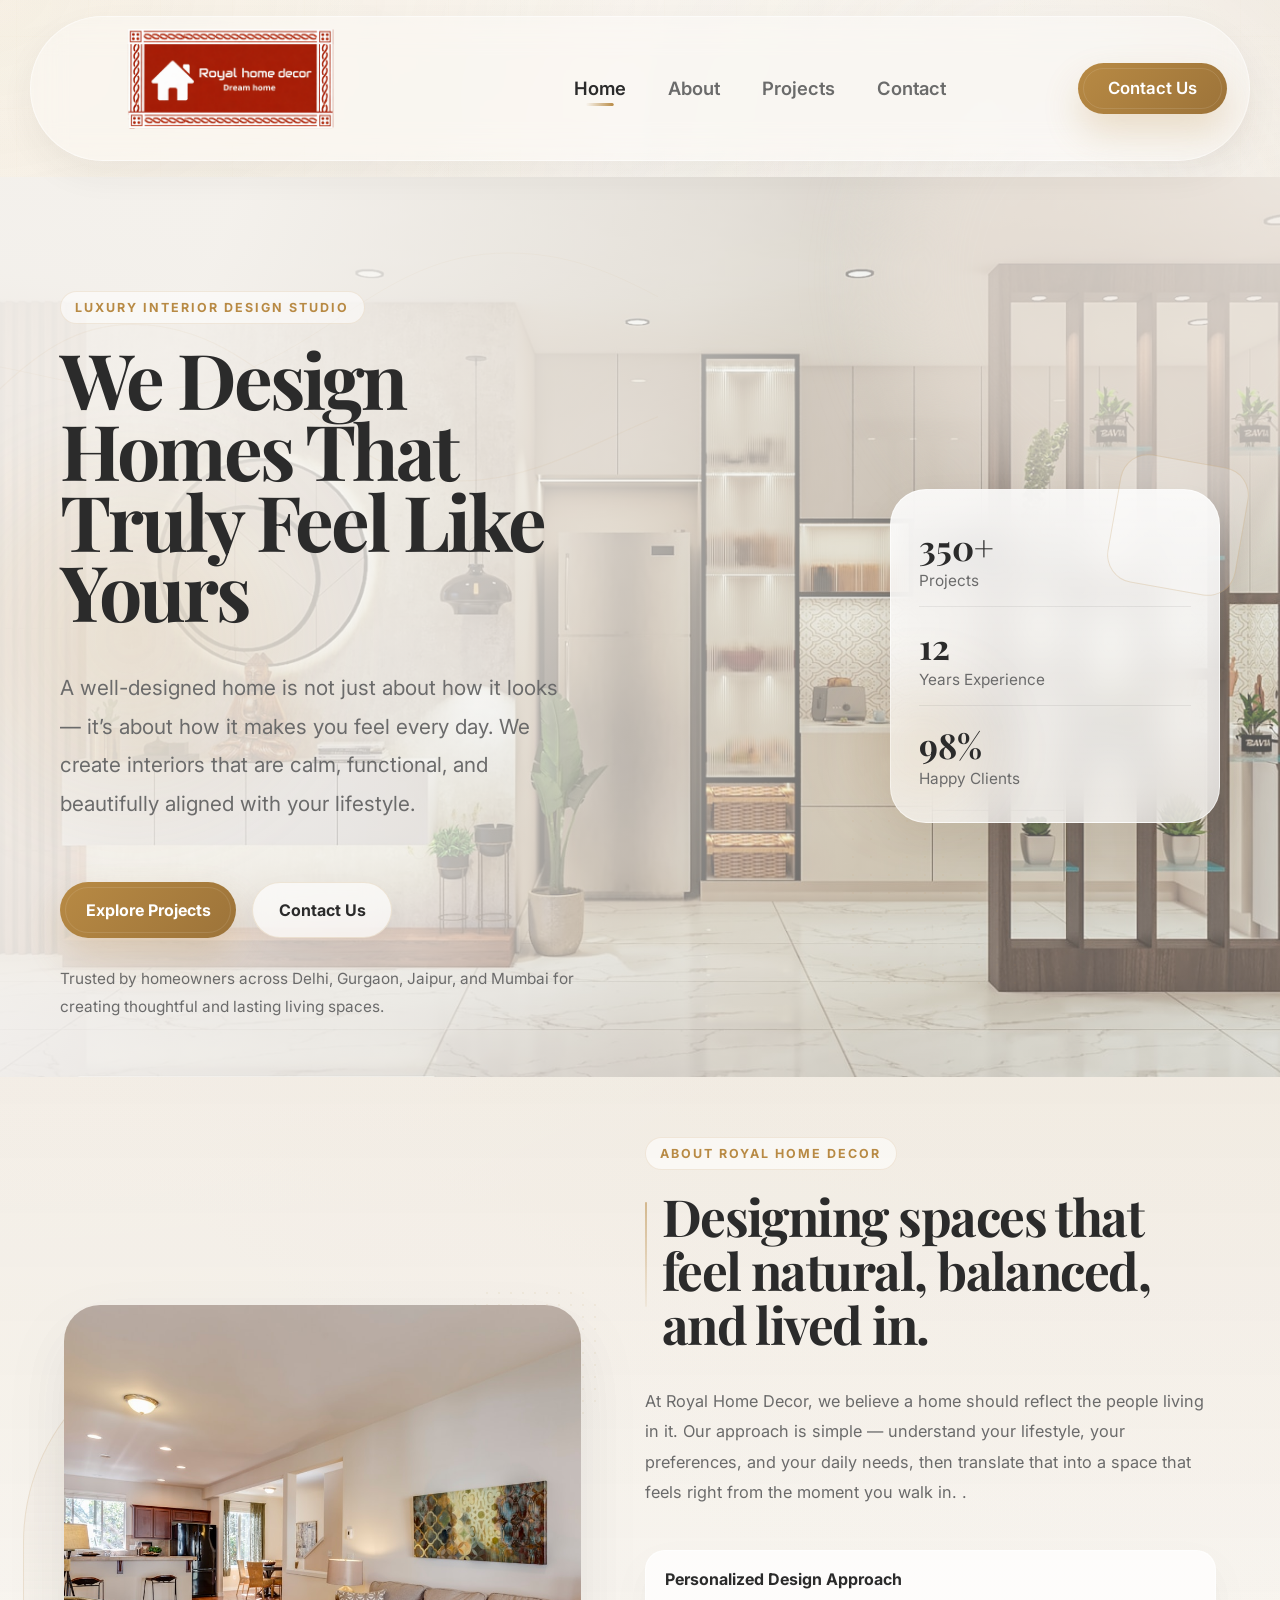
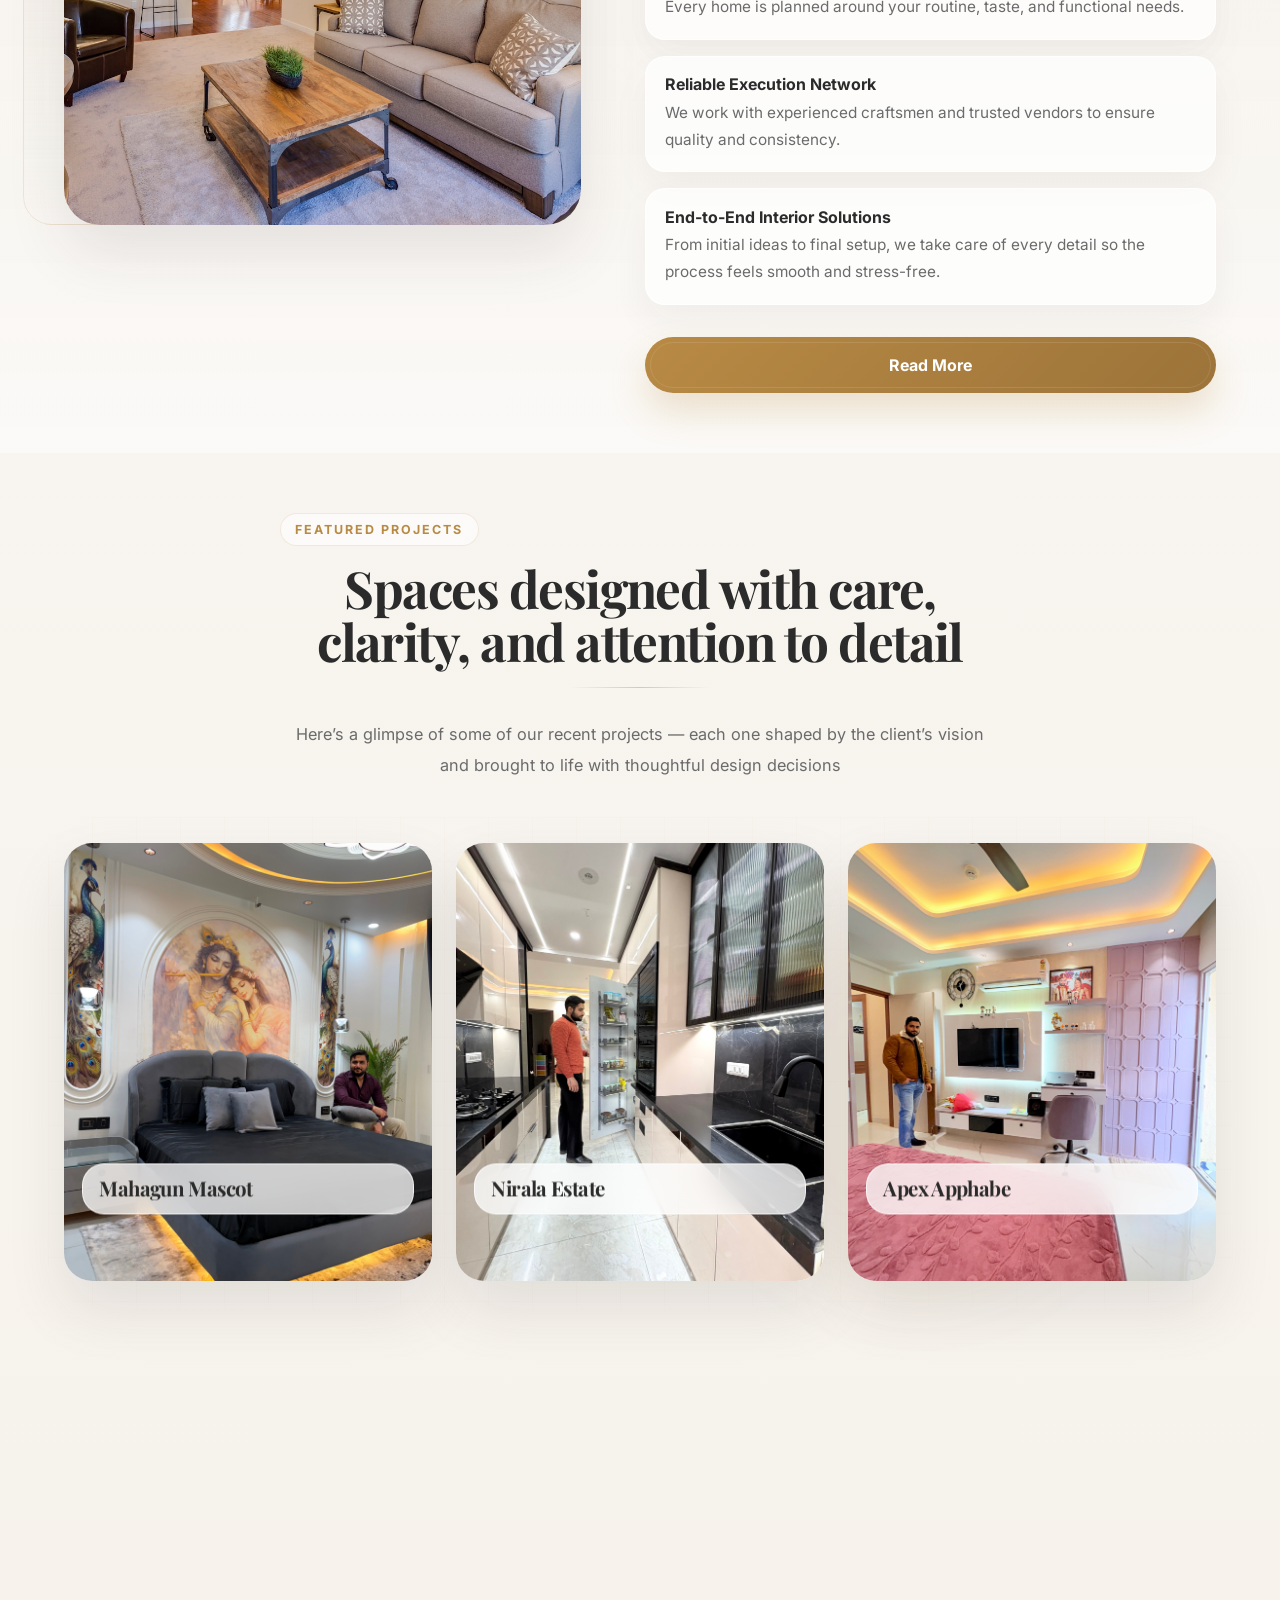
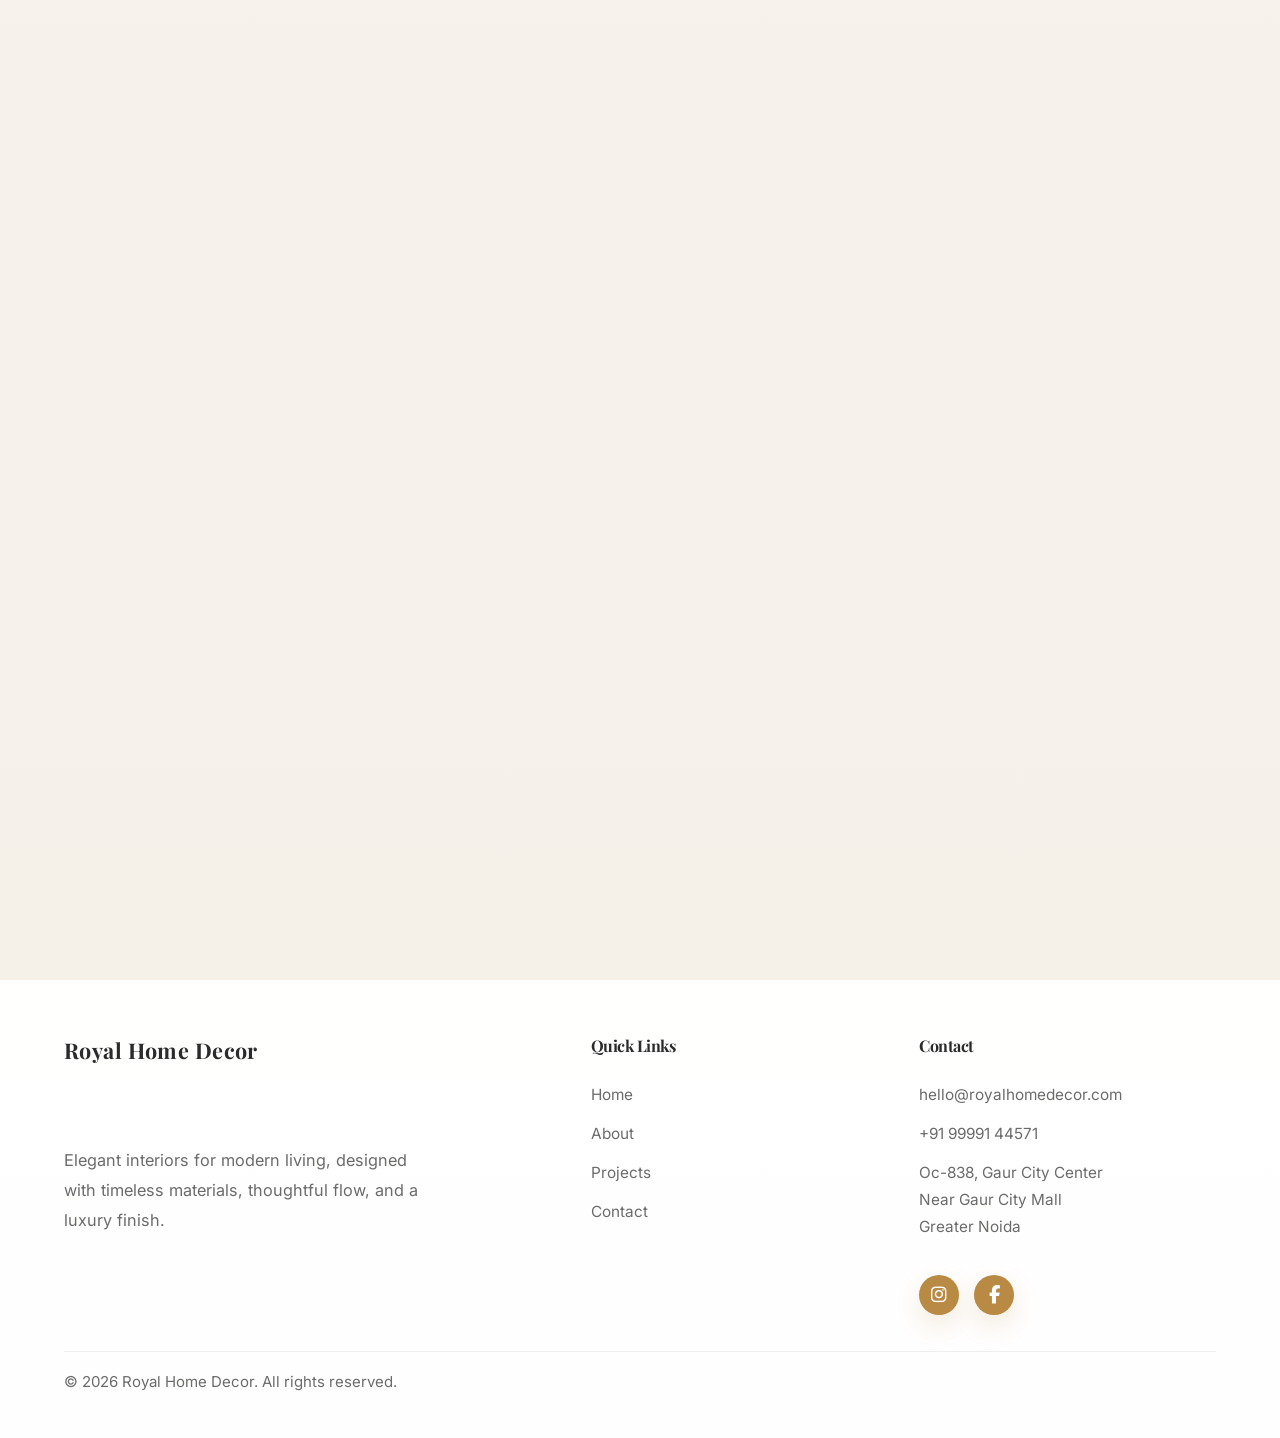
==== commit 382ee5af: "first commit" ====
--- a/index.html
+++ b/index.html
@@ -17,6 +17,10 @@
       href="https://fonts.googleapis.com/css2?family=Inter:wght@400;500;600;700;800&amp;family=Playfair+Display:wght@500;600;700;800&amp;display=swap"
       rel="stylesheet"
     />
+    <link
+      rel="stylesheet"
+      href="https://cdnjs.cloudflare.com/ajax/libs/font-awesome/6.5.0/css/all.min.css"
+    />
     <link rel="stylesheet" href="style.css" />
   </head>
   <body data-page="home">
@@ -329,14 +333,6 @@
           </div>
 
           <div class="footer-column">
-            <h3>Services</h3>
-            <p>Residential Interiors</p>
-            <p>Luxury Renovations</p>
-            <p>Furniture &amp; Styling</p>
-            <p>Turnkey Project Delivery</p>
-          </div>
-
-          <div class="footer-column">
             <h3>Contact</h3>
             <a href="mailto:hello@royalhomedecor.com">hello@royalhomedecor.com</a>
             <a href="tel:+919999144571">+91 99991 44571</a>
@@ -345,6 +341,24 @@
               Near Gaur City Mall<br />
               Greater Noida
             </p>
+            <div class="social-icons">
+              <a
+                href="https://www.instagram.com/royalhomedecor66?utm_source=qr"
+                target="_blank"
+                rel="noopener noreferrer"
+                aria-label="Instagram"
+              >
+                <i class="fab fa-instagram"></i>
+              </a>
+              <a
+                href="https://www.facebook.com/royalhomedecor66?mibextid=wwXIfr&amp;rdid=IGT4RkzPR2rV0oEG&amp;share_url=https%3A%2F%2Fwww.facebook.com%2Fshare%2F1GCKGMaSTh%2F%3Fmibextid%3DwwXIfr%26ref%3D1#"
+                target="_blank"
+                rel="noopener noreferrer"
+                aria-label="Facebook"
+              >
+                <i class="fab fa-facebook-f"></i>
+              </a>
+            </div>
           </div>
         </div>
 
--- a/style.css
+++ b/style.css
@@ -2173,7 +2173,7 @@
 
 .footer-grid {
   display: grid;
-  grid-template-columns: minmax(0, 1.2fr) repeat(3, minmax(0, 0.72fr));
+  grid-template-columns: minmax(0, 1.2fr) repeat(2, minmax(0, 0.72fr));
   gap: 2rem;
   padding: 3.5rem 0 2.25rem;
 }
@@ -2206,9 +2206,51 @@
   font-size: 14px;
 }
 
+.social-icons {
+  display: flex;
+  flex-wrap: wrap;
+  gap: 15px;
+  margin-top: 0.5rem;
+}
+
+.social-icons a {
+  width: 40px;
+  height: 40px;
+  background: var(--gold);
+  color: #fff;
+  display: inline-flex;
+  align-items: center;
+  justify-content: center;
+  border-radius: 50%;
+  text-decoration: none;
+  box-shadow: 0 10px 24px rgba(184, 138, 68, 0.18);
+  transition:
+    background-color 0.3s ease,
+    color 0.3s ease,
+    transform 0.3s ease,
+    box-shadow 0.3s ease;
+}
+
+.social-icons a:hover,
+.social-icons a:focus-visible {
+  background: #111;
+  color: #fff;
+  transform: translateY(-3px);
+  box-shadow: 0 14px 28px rgba(17, 17, 17, 0.18);
+}
+
+.social-icons i {
+  font-size: 18px;
+}
+
 .footer-column a:hover,
 .footer-column a:focus-visible {
   color: var(--gold);
+}
+
+.footer-column .social-icons a:hover,
+.footer-column .social-icons a:focus-visible {
+  color: #fff;
 }
 
 .footer-bottom {
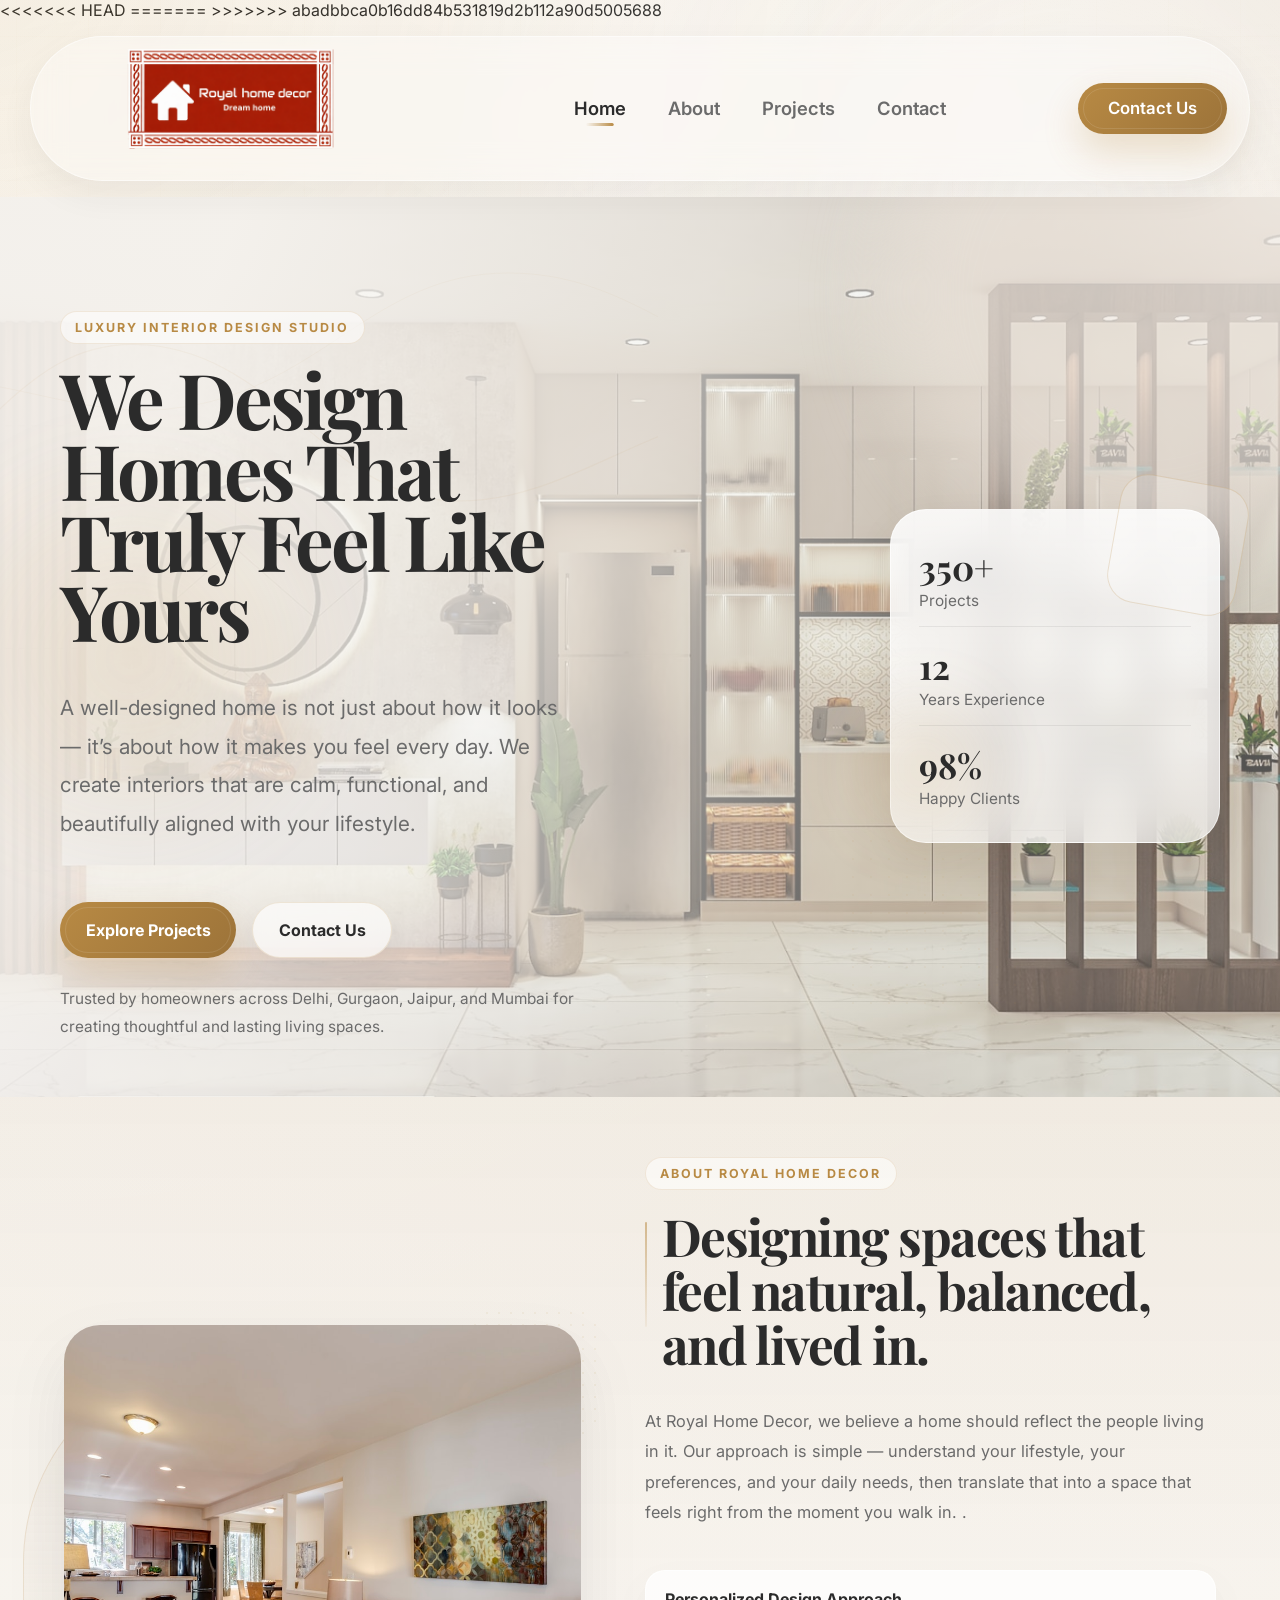
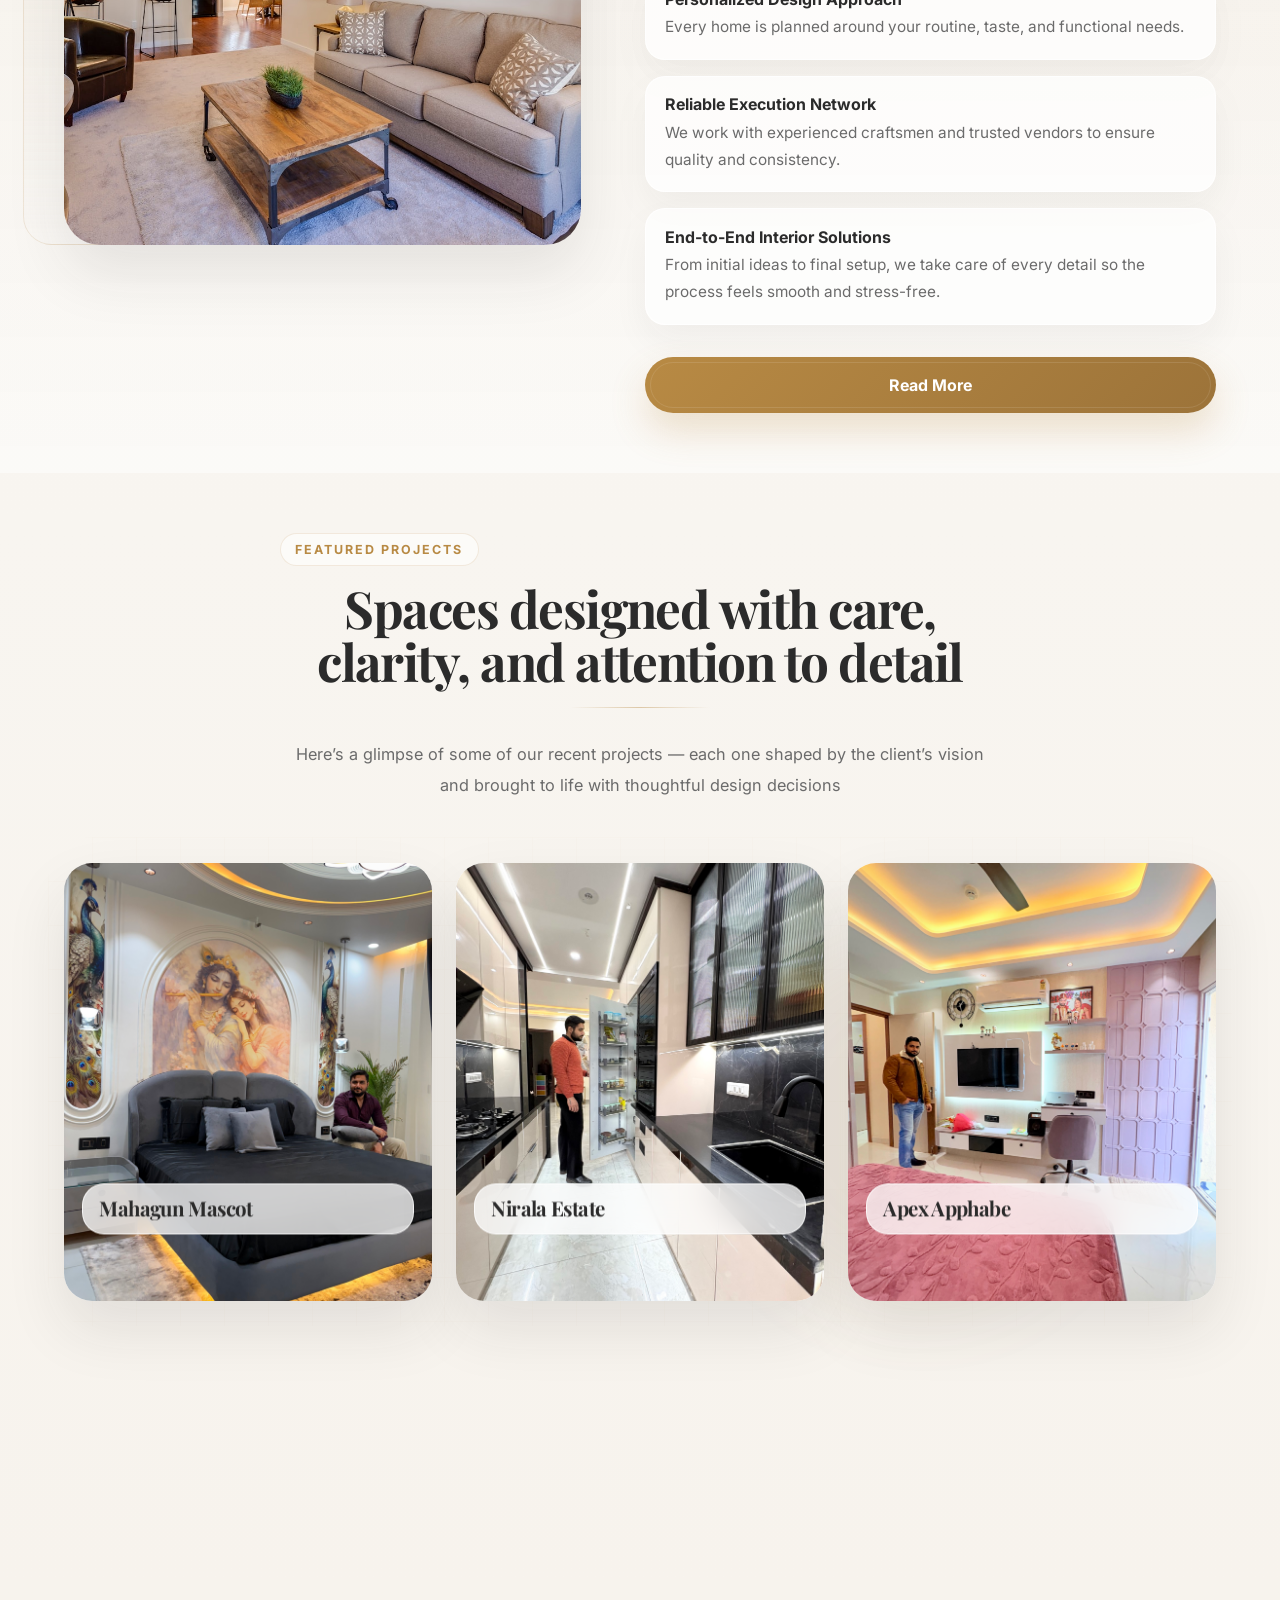
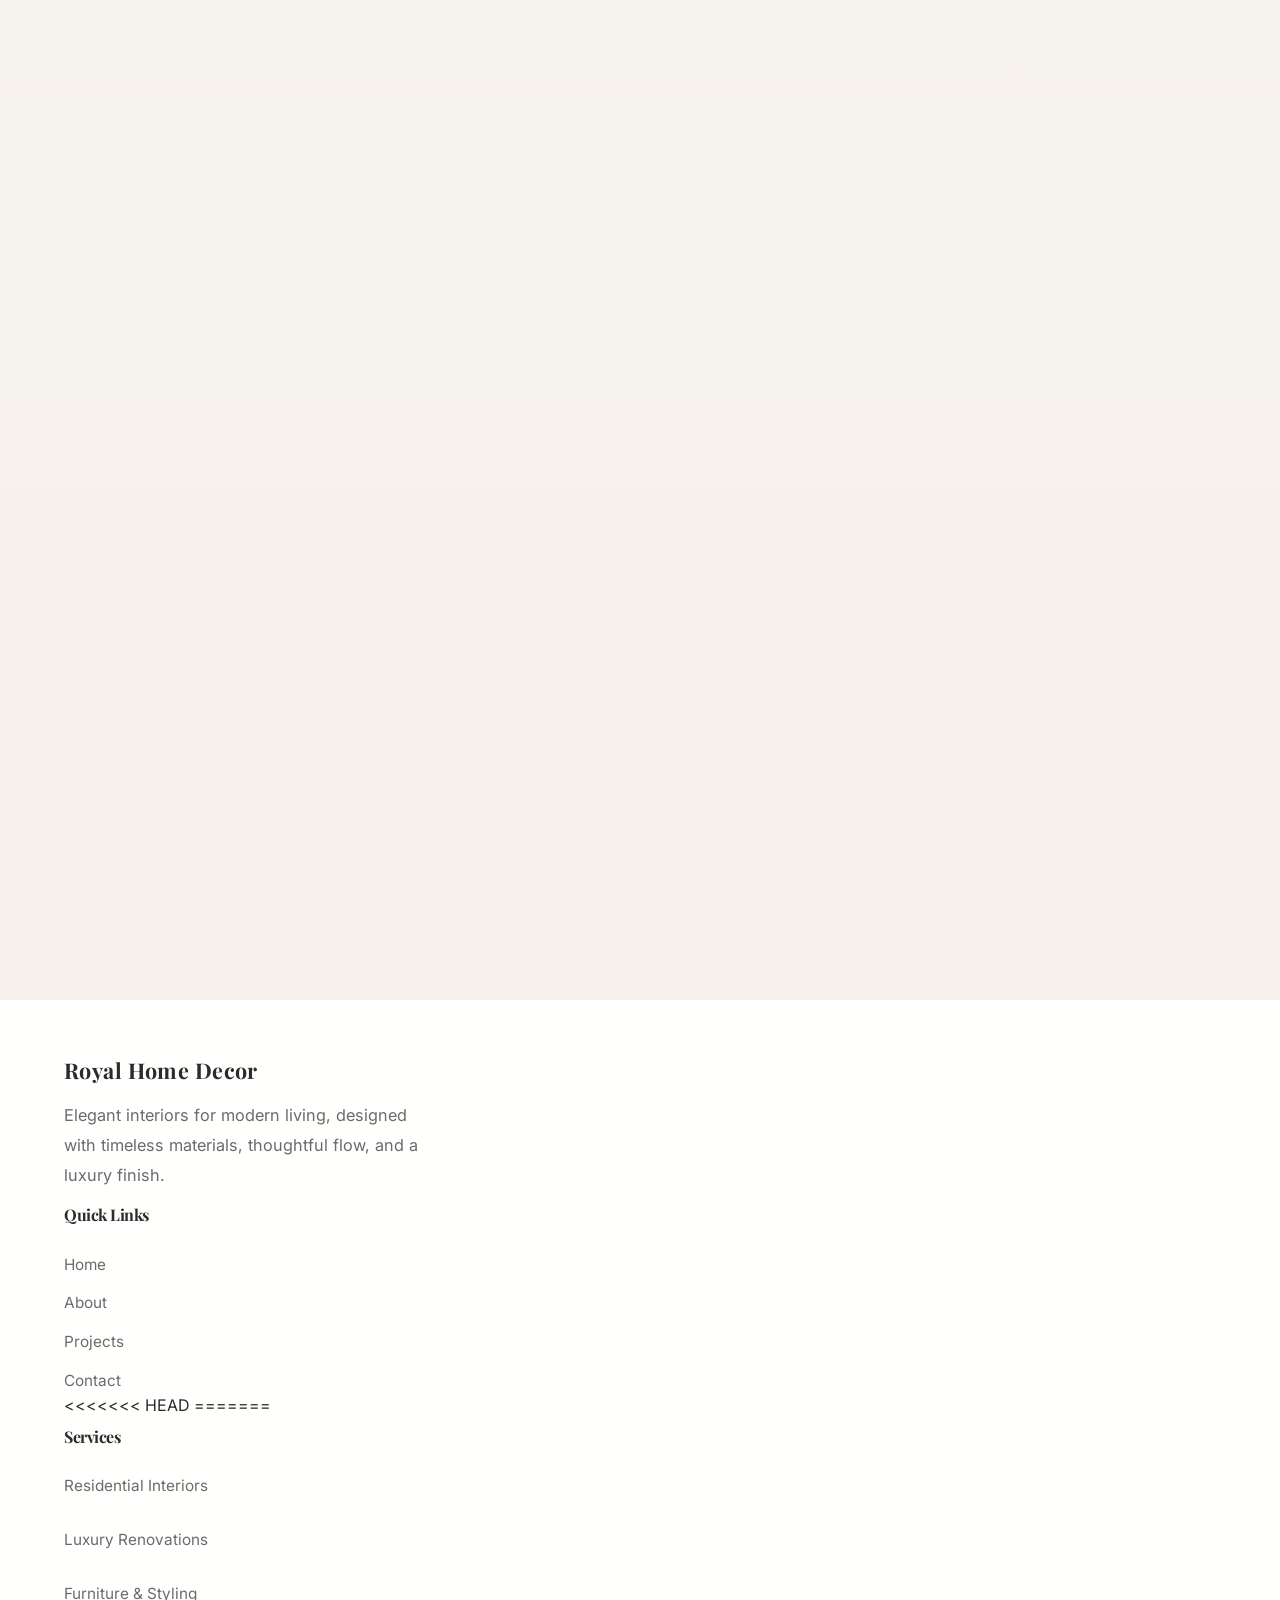
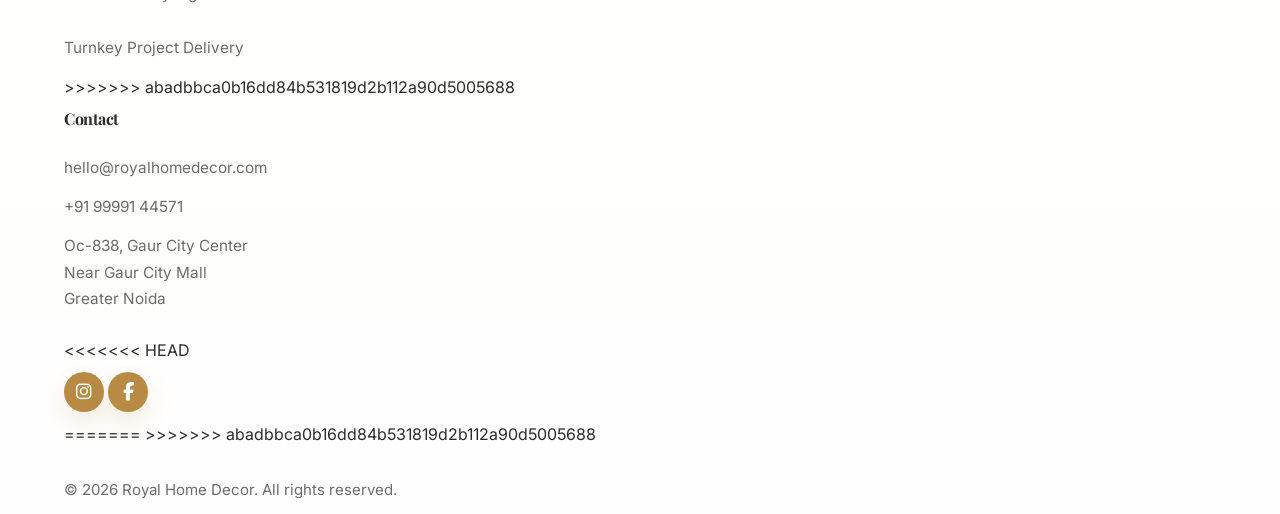
==== commit 2d84a055: "update website" ====
--- a/index.html
+++ b/index.html
@@ -17,10 +17,13 @@
       href="https://fonts.googleapis.com/css2?family=Inter:wght@400;500;600;700;800&amp;family=Playfair+Display:wght@500;600;700;800&amp;display=swap"
       rel="stylesheet"
     />
+<<<<<<< HEAD
     <link
       rel="stylesheet"
       href="https://cdnjs.cloudflare.com/ajax/libs/font-awesome/6.5.0/css/all.min.css"
     />
+=======
+>>>>>>> abadbbca0b16dd84b531819d2b112a90d5005688
     <link rel="stylesheet" href="style.css" />
   </head>
   <body data-page="home">
@@ -333,6 +336,17 @@
           </div>
 
           <div class="footer-column">
+<<<<<<< HEAD
+=======
+            <h3>Services</h3>
+            <p>Residential Interiors</p>
+            <p>Luxury Renovations</p>
+            <p>Furniture &amp; Styling</p>
+            <p>Turnkey Project Delivery</p>
+          </div>
+
+          <div class="footer-column">
+>>>>>>> abadbbca0b16dd84b531819d2b112a90d5005688
             <h3>Contact</h3>
             <a href="mailto:hello@royalhomedecor.com">hello@royalhomedecor.com</a>
             <a href="tel:+919999144571">+91 99991 44571</a>
@@ -341,6 +355,7 @@
               Near Gaur City Mall<br />
               Greater Noida
             </p>
+<<<<<<< HEAD
             <div class="social-icons">
               <a
                 href="https://www.instagram.com/royalhomedecor66?utm_source=qr"
@@ -359,6 +374,8 @@
                 <i class="fab fa-facebook-f"></i>
               </a>
             </div>
+=======
+>>>>>>> abadbbca0b16dd84b531819d2b112a90d5005688
           </div>
         </div>
 
--- a/style.css
+++ b/style.css
@@ -2173,7 +2173,11 @@
 
 .footer-grid {
   display: grid;
+<<<<<<< HEAD
   grid-template-columns: minmax(0, 1.2fr) repeat(2, minmax(0, 0.72fr));
+=======
+  grid-template-columns: minmax(0, 1.2fr) repeat(3, minmax(0, 0.72fr));
+>>>>>>> abadbbca0b16dd84b531819d2b112a90d5005688
   gap: 2rem;
   padding: 3.5rem 0 2.25rem;
 }
@@ -2206,6 +2210,7 @@
   font-size: 14px;
 }
 
+<<<<<<< HEAD
 .social-icons {
   display: flex;
   flex-wrap: wrap;
@@ -2243,16 +2248,21 @@
   font-size: 18px;
 }
 
+=======
+>>>>>>> abadbbca0b16dd84b531819d2b112a90d5005688
 .footer-column a:hover,
 .footer-column a:focus-visible {
   color: var(--gold);
 }
 
+<<<<<<< HEAD
 .footer-column .social-icons a:hover,
 .footer-column .social-icons a:focus-visible {
   color: #fff;
 }
 
+=======
+>>>>>>> abadbbca0b16dd84b531819d2b112a90d5005688
 .footer-bottom {
   padding: 1.2rem 0 2rem;
   border-top: 1px solid rgba(43, 43, 43, 0.08);
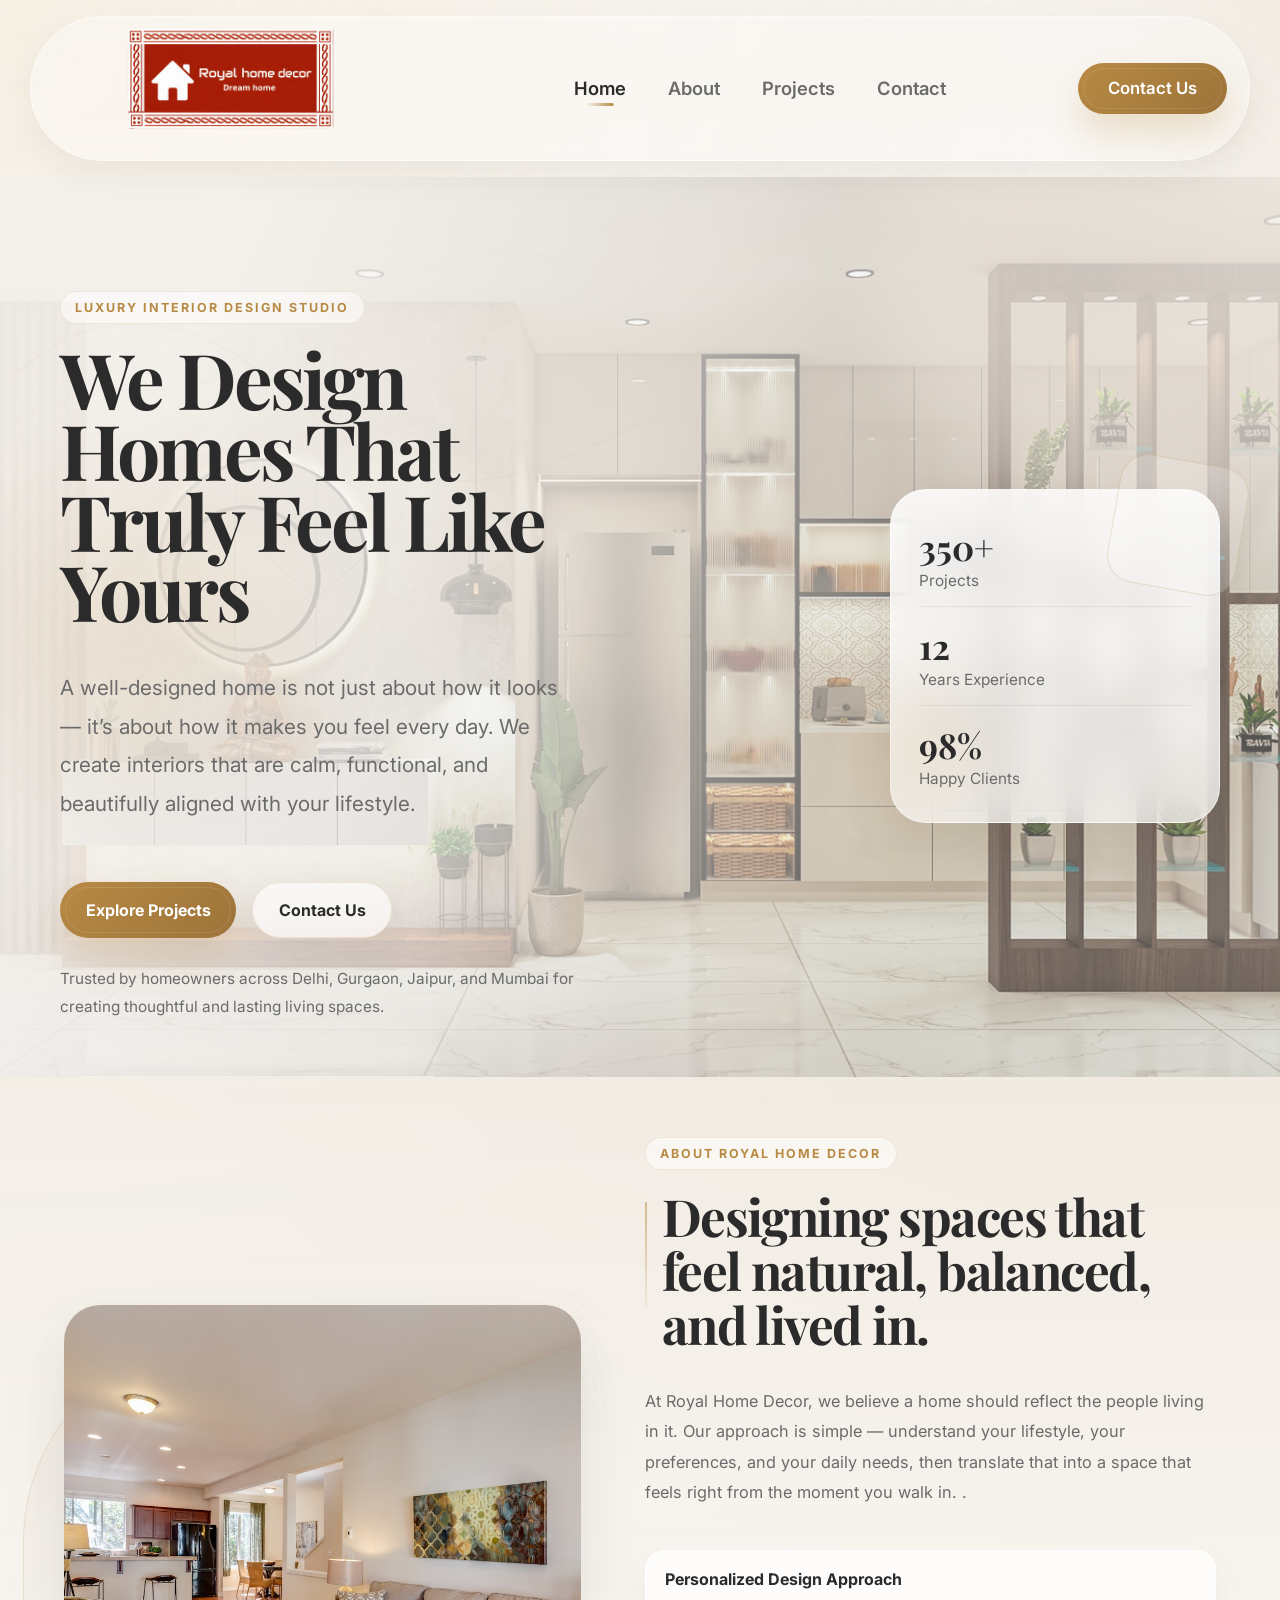
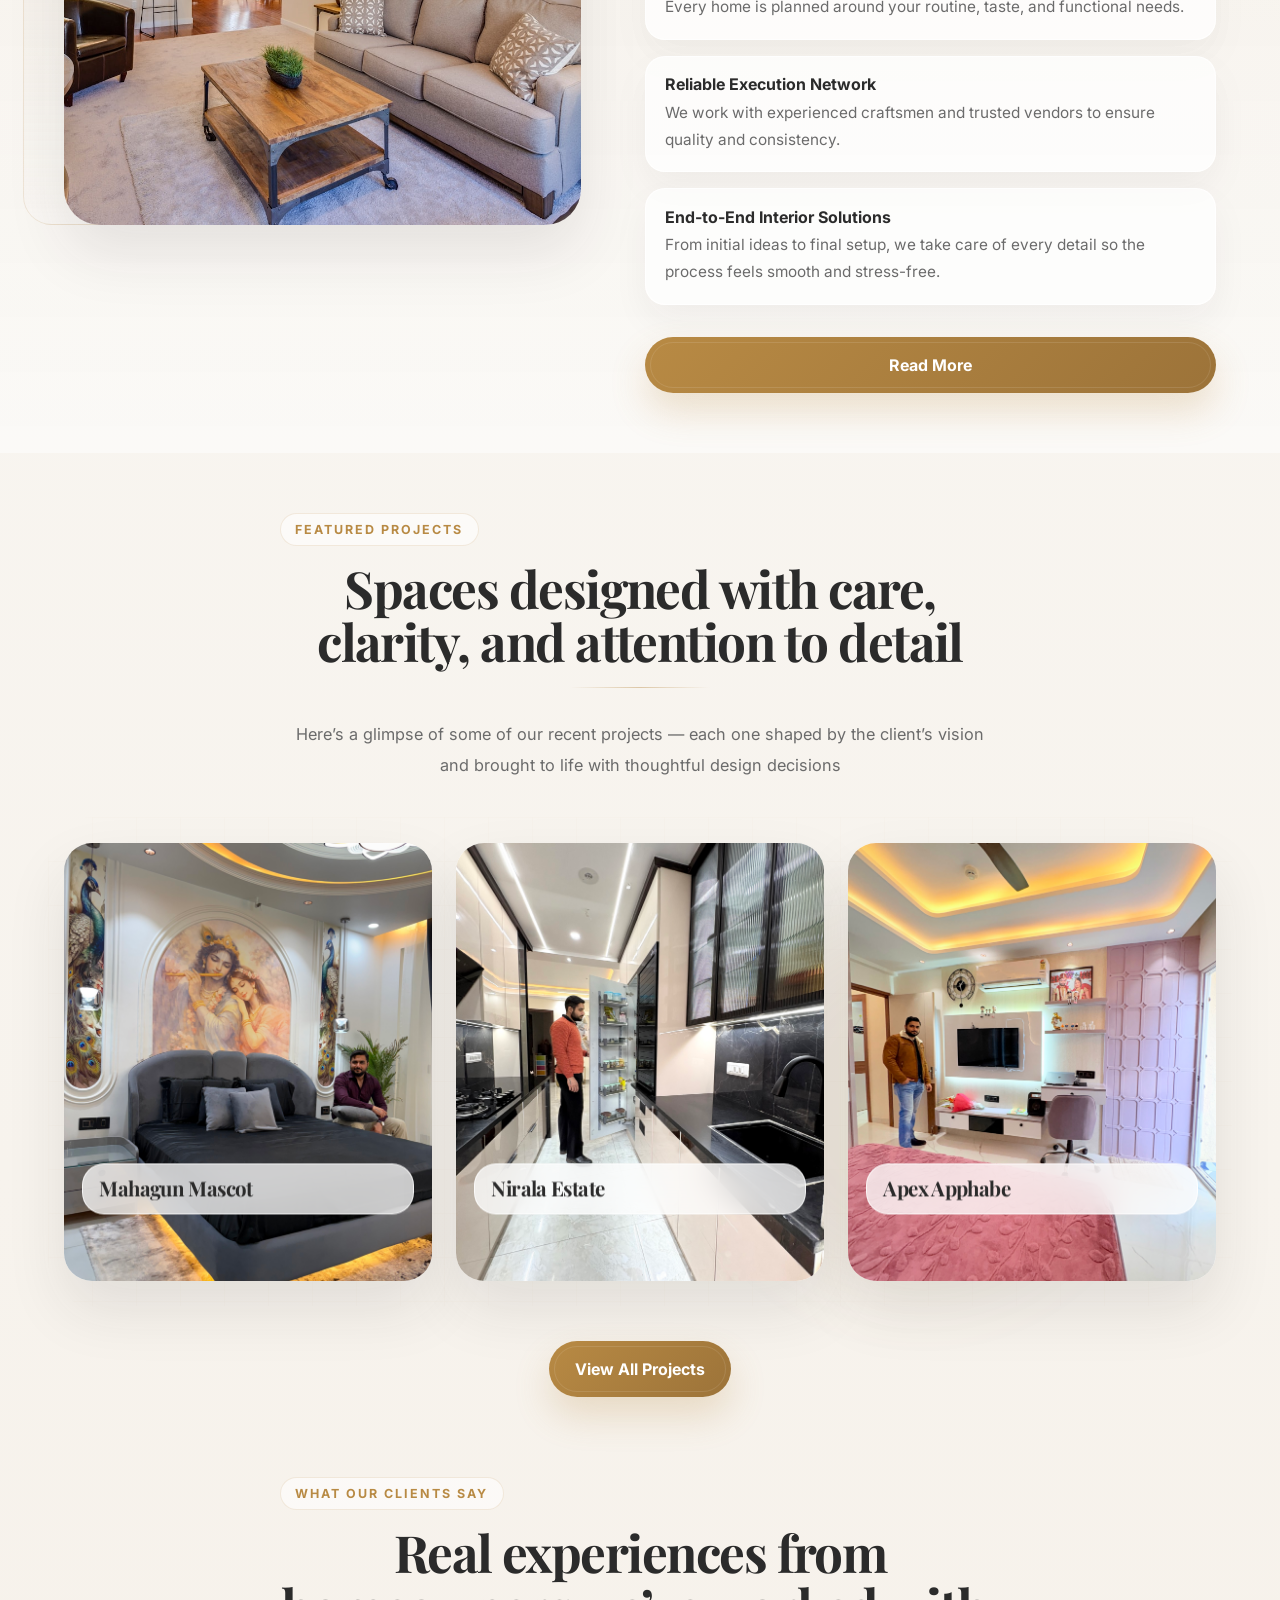
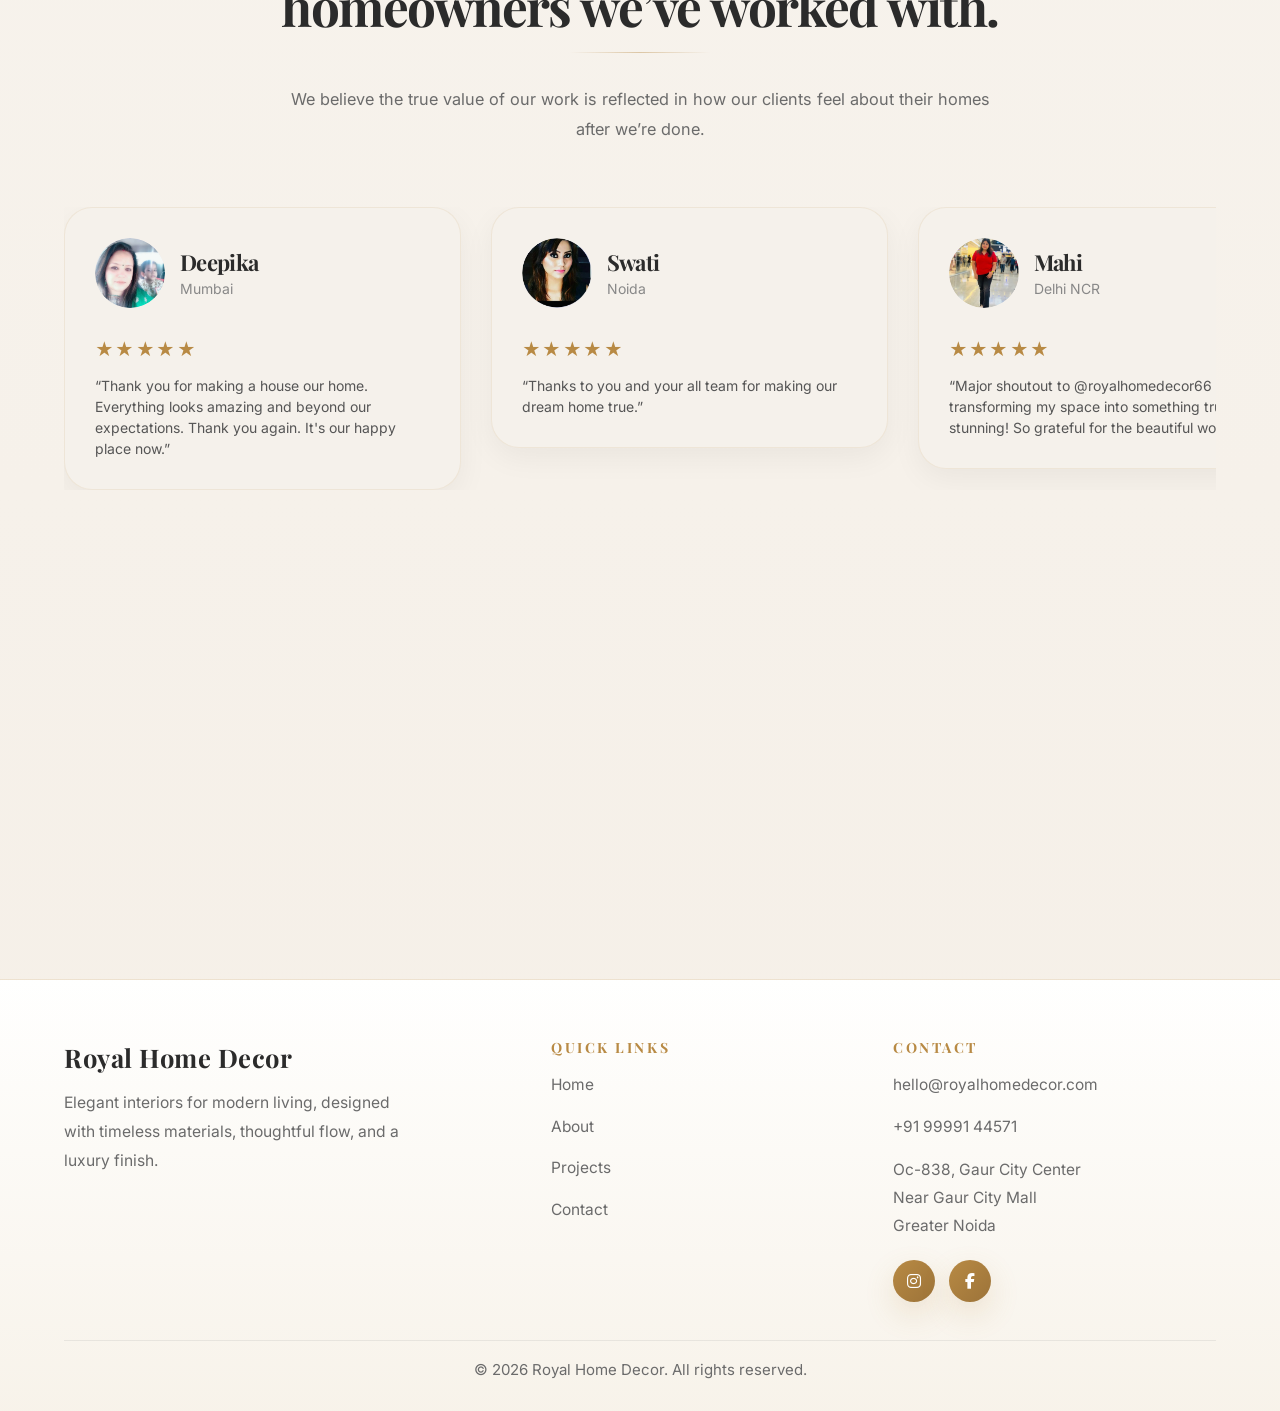
==== commit 0b5fe237: "update website" ====
--- a/index.html
+++ b/index.html
@@ -17,13 +17,10 @@
       href="https://fonts.googleapis.com/css2?family=Inter:wght@400;500;600;700;800&amp;family=Playfair+Display:wght@500;600;700;800&amp;display=swap"
       rel="stylesheet"
     />
-<<<<<<< HEAD
     <link
       rel="stylesheet"
       href="https://cdnjs.cloudflare.com/ajax/libs/font-awesome/6.5.0/css/all.min.css"
     />
-=======
->>>>>>> abadbbca0b16dd84b531819d2b112a90d5005688
     <link rel="stylesheet" href="style.css" />
   </head>
   <body data-page="home">
@@ -318,69 +315,61 @@
       </main>
 
       <footer class="site-footer">
-        <div class="container footer-grid">
-          <div class="footer-brand">
-            <a class="logo" href="index.html">Royal Home Decor</a>
-            <p>
-              Elegant interiors for modern living, designed with timeless
-              materials, thoughtful flow, and a luxury finish.
-            </p>
-          </div>
-
-          <div class="footer-column">
-            <h3>Quick Links</h3>
-            <a href="index.html">Home</a>
-            <a href="about.html">About</a>
-            <a href="projects.html">Projects</a>
-            <a href="contact.html">Contact</a>
-          </div>
-
-          <div class="footer-column">
-<<<<<<< HEAD
-=======
-            <h3>Services</h3>
-            <p>Residential Interiors</p>
-            <p>Luxury Renovations</p>
-            <p>Furniture &amp; Styling</p>
-            <p>Turnkey Project Delivery</p>
-          </div>
-
-          <div class="footer-column">
->>>>>>> abadbbca0b16dd84b531819d2b112a90d5005688
-            <h3>Contact</h3>
-            <a href="mailto:hello@royalhomedecor.com">hello@royalhomedecor.com</a>
-            <a href="tel:+919999144571">+91 99991 44571</a>
-            <p class="footer-address">
-              Oc-838, Gaur City Center<br />
-              Near Gaur City Mall<br />
-              Greater Noida
-            </p>
-<<<<<<< HEAD
-            <div class="social-icons">
-              <a
-                href="https://www.instagram.com/royalhomedecor66?utm_source=qr"
-                target="_blank"
-                rel="noopener noreferrer"
-                aria-label="Instagram"
+        <div class="footer-container">
+          <div class="footer-layout">
+            <div class="footer-brand-block">
+              <a class="footer-brand-name" href="index.html">Royal Home Decor</a>
+              <p class="footer-brand-text">
+                Elegant interiors for modern living, designed with timeless
+                materials, thoughtful flow, and a luxury finish.
+              </p>
+            </div>
+
+            <nav class="footer-links-block" aria-label="Footer navigation">
+              <h3 class="footer-title">Quick Links</h3>
+              <div class="footer-links-list">
+                <a href="index.html">Home</a>
+                <a href="about.html">About</a>
+                <a href="projects.html">Projects</a>
+                <a href="contact.html">Contact</a>
+              </div>
+            </nav>
+
+            <div class="footer-contact-block">
+              <h3 class="footer-title">Contact</h3>
+              <a class="footer-contact-link" href="mailto:hello@royalhomedecor.com"
+                >hello@royalhomedecor.com</a
               >
-                <i class="fab fa-instagram"></i>
-              </a>
-              <a
-                href="https://www.facebook.com/royalhomedecor66?mibextid=wwXIfr&amp;rdid=IGT4RkzPR2rV0oEG&amp;share_url=https%3A%2F%2Fwww.facebook.com%2Fshare%2F1GCKGMaSTh%2F%3Fmibextid%3DwwXIfr%26ref%3D1#"
-                target="_blank"
-                rel="noopener noreferrer"
-                aria-label="Facebook"
-              >
-                <i class="fab fa-facebook-f"></i>
-              </a>
-            </div>
-=======
->>>>>>> abadbbca0b16dd84b531819d2b112a90d5005688
-          </div>
-        </div>
-
-        <div class="container footer-bottom">
-          <p>&copy; <span data-year></span> Royal Home Decor. All rights reserved.</p>
+              <a class="footer-contact-link" href="tel:+919999144571">+91 99991 44571</a>
+              <p class="footer-address">
+                Oc-838, Gaur City Center<br />
+                Near Gaur City Mall<br />
+                Greater Noida
+              </p>
+              <div class="footer-social">
+                <a
+                  href="https://www.instagram.com/royalhomedecor66"
+                  target="_blank"
+                  rel="noopener noreferrer"
+                  aria-label="Instagram"
+                >
+                  <i class="fab fa-instagram"></i>
+                </a>
+                <a
+                  href="https://www.facebook.com/royalhomedecor66"
+                  target="_blank"
+                  rel="noopener noreferrer"
+                  aria-label="Facebook"
+                >
+                  <i class="fab fa-facebook-f"></i>
+                </a>
+              </div>
+            </div>
+          </div>
+
+          <div class="footer-bottom">
+            <p>&copy; <span data-year></span> Royal Home Decor. All rights reserved.</p>
+          </div>
         </div>
       </footer>
     </div>
--- a/style.css
+++ b/style.css
@@ -280,7 +280,6 @@
 .page-hero-copy p,
 .editorial-panel p,
 .cta-banner p,
-.footer-brand p,
 .value-card p,
 .timeline-step p,
 .team-card p,
@@ -2166,111 +2165,151 @@
 }
 
 .site-footer {
-  background: rgba(255, 255, 255, 0.94);
-  border-top: 1px solid rgba(184, 138, 68, 0.12);
   margin-top: auto;
-}
-
-.footer-grid {
-  display: grid;
-<<<<<<< HEAD
-  grid-template-columns: minmax(0, 1.2fr) repeat(2, minmax(0, 0.72fr));
-=======
-  grid-template-columns: minmax(0, 1.2fr) repeat(3, minmax(0, 0.72fr));
->>>>>>> abadbbca0b16dd84b531819d2b112a90d5005688
-  gap: 2rem;
-  padding: 3.5rem 0 2.25rem;
-}
-
-.footer-brand {
+  background:
+    linear-gradient(180deg, rgba(255, 255, 255, 0.96) 0%, rgba(247, 242, 234, 0.96) 100%);
+  border-top: 1px solid rgba(184, 138, 68, 0.16);
+}
+
+.footer-container {
+  width: min(90%, 1200px);
+  max-width: 1200px;
+  margin: 0 auto;
+}
+
+.footer-layout {
+  display: grid;
+  grid-template-columns: minmax(0, 1.35fr) minmax(180px, 0.9fr) minmax(0, 1fr);
+  gap: clamp(2rem, 4vw, 4rem);
+  align-items: start;
+  padding: 3.75rem 0 2.4rem;
+}
+
+.footer-brand-block,
+.footer-links-block,
+.footer-contact-block {
+  display: grid;
+  align-content: start;
+  gap: 0.9rem;
+}
+
+.footer-brand-block {
   max-width: 360px;
-  display: grid;
-  gap: 1rem;
-}
-
-.footer-column {
-  display: grid;
-  align-content: start;
-  gap: 0.75rem;
-}
-
-.footer-column h3 {
-  font-size: 1rem;
-}
-
-.footer-column a,
-.footer-column p {
+}
+
+.footer-brand-name {
+  font-family: "Playfair Display", serif;
+  font-size: clamp(1.6rem, 2vw, 1.95rem);
+  font-weight: 700;
+  letter-spacing: 0.02em;
+  color: var(--text-primary);
+}
+
+.footer-brand-text {
+  margin: 0;
   color: var(--text-secondary);
-  font-size: 0.96rem;
-  line-height: 1.75;
-}
-
+  font-size: 0.98rem;
+  line-height: 1.85;
+}
+
+.footer-title {
+  margin: 0;
+  color: var(--gold);
+  font-size: 0.88rem;
+  font-weight: 700;
+  letter-spacing: 0.18em;
+  text-transform: uppercase;
+}
+
+.footer-links-list {
+  display: grid;
+  gap: 0.85rem;
+}
+
+.footer-links-list a,
+.footer-contact-link,
 .footer-address {
-  line-height: 1.6;
-  font-size: 14px;
-}
-
-<<<<<<< HEAD
-.social-icons {
+  color: var(--text-secondary);
+  font-size: 0.97rem;
+  line-height: 1.8;
+}
+
+.footer-links-list a:hover,
+.footer-links-list a:focus-visible,
+.footer-contact-link:hover,
+.footer-contact-link:focus-visible {
+  color: var(--gold);
+}
+
+.footer-address {
+  margin: 0;
+}
+
+.footer-social {
   display: flex;
   flex-wrap: wrap;
-  gap: 15px;
-  margin-top: 0.5rem;
-}
-
-.social-icons a {
-  width: 40px;
-  height: 40px;
-  background: var(--gold);
-  color: #fff;
+  gap: 14px;
+  padding-top: 0.35rem;
+}
+
+.footer-social a {
+  width: 42px;
+  height: 42px;
   display: inline-flex;
   align-items: center;
   justify-content: center;
-  border-radius: 50%;
-  text-decoration: none;
-  box-shadow: 0 10px 24px rgba(184, 138, 68, 0.18);
+  border-radius: 999px;
+  background: linear-gradient(135deg, var(--gold) 0%, var(--gold-deep) 100%);
+  color: #fff;
+  box-shadow: 0 12px 30px rgba(184, 138, 68, 0.2);
   transition:
-    background-color 0.3s ease,
-    color 0.3s ease,
     transform 0.3s ease,
-    box-shadow 0.3s ease;
-}
-
-.social-icons a:hover,
-.social-icons a:focus-visible {
+    box-shadow 0.3s ease,
+    background 0.3s ease;
+}
+
+.footer-social a:hover,
+.footer-social a:focus-visible {
+  color: #fff;
   background: #111;
-  color: #fff;
   transform: translateY(-3px);
-  box-shadow: 0 14px 28px rgba(17, 17, 17, 0.18);
-}
-
-.social-icons i {
-  font-size: 18px;
-}
-
-=======
->>>>>>> abadbbca0b16dd84b531819d2b112a90d5005688
-.footer-column a:hover,
-.footer-column a:focus-visible {
-  color: var(--gold);
-}
-
-<<<<<<< HEAD
-.footer-column .social-icons a:hover,
-.footer-column .social-icons a:focus-visible {
-  color: #fff;
-}
-
-=======
->>>>>>> abadbbca0b16dd84b531819d2b112a90d5005688
+  box-shadow: 0 16px 30px rgba(17, 17, 17, 0.18);
+}
+
+.footer-social i {
+  font-size: 1rem;
+}
+
 .footer-bottom {
   padding: 1.2rem 0 2rem;
   border-top: 1px solid rgba(43, 43, 43, 0.08);
 }
 
 .footer-bottom p {
+  margin: 0;
   color: var(--text-secondary);
   font-size: 0.94rem;
+  text-align: center;
+}
+
+@media (max-width: 860px) {
+  .footer-layout {
+    grid-template-columns: 1fr;
+    justify-items: center;
+    text-align: center;
+    padding: 3rem 0 2rem;
+  }
+
+  .footer-brand-block,
+  .footer-links-block,
+  .footer-contact-block {
+    justify-items: center;
+    max-width: 100%;
+  }
+
+  .footer-social {
+    justify-content: center;
+  }
 }
 
 .reveal {
@@ -2393,8 +2432,7 @@
 
   .page-hero-inner,
   .split-grid,
-  .contact-grid,
-  .footer-grid {
+  .contact-grid {
     grid-template-columns: 1fr;
   }
 
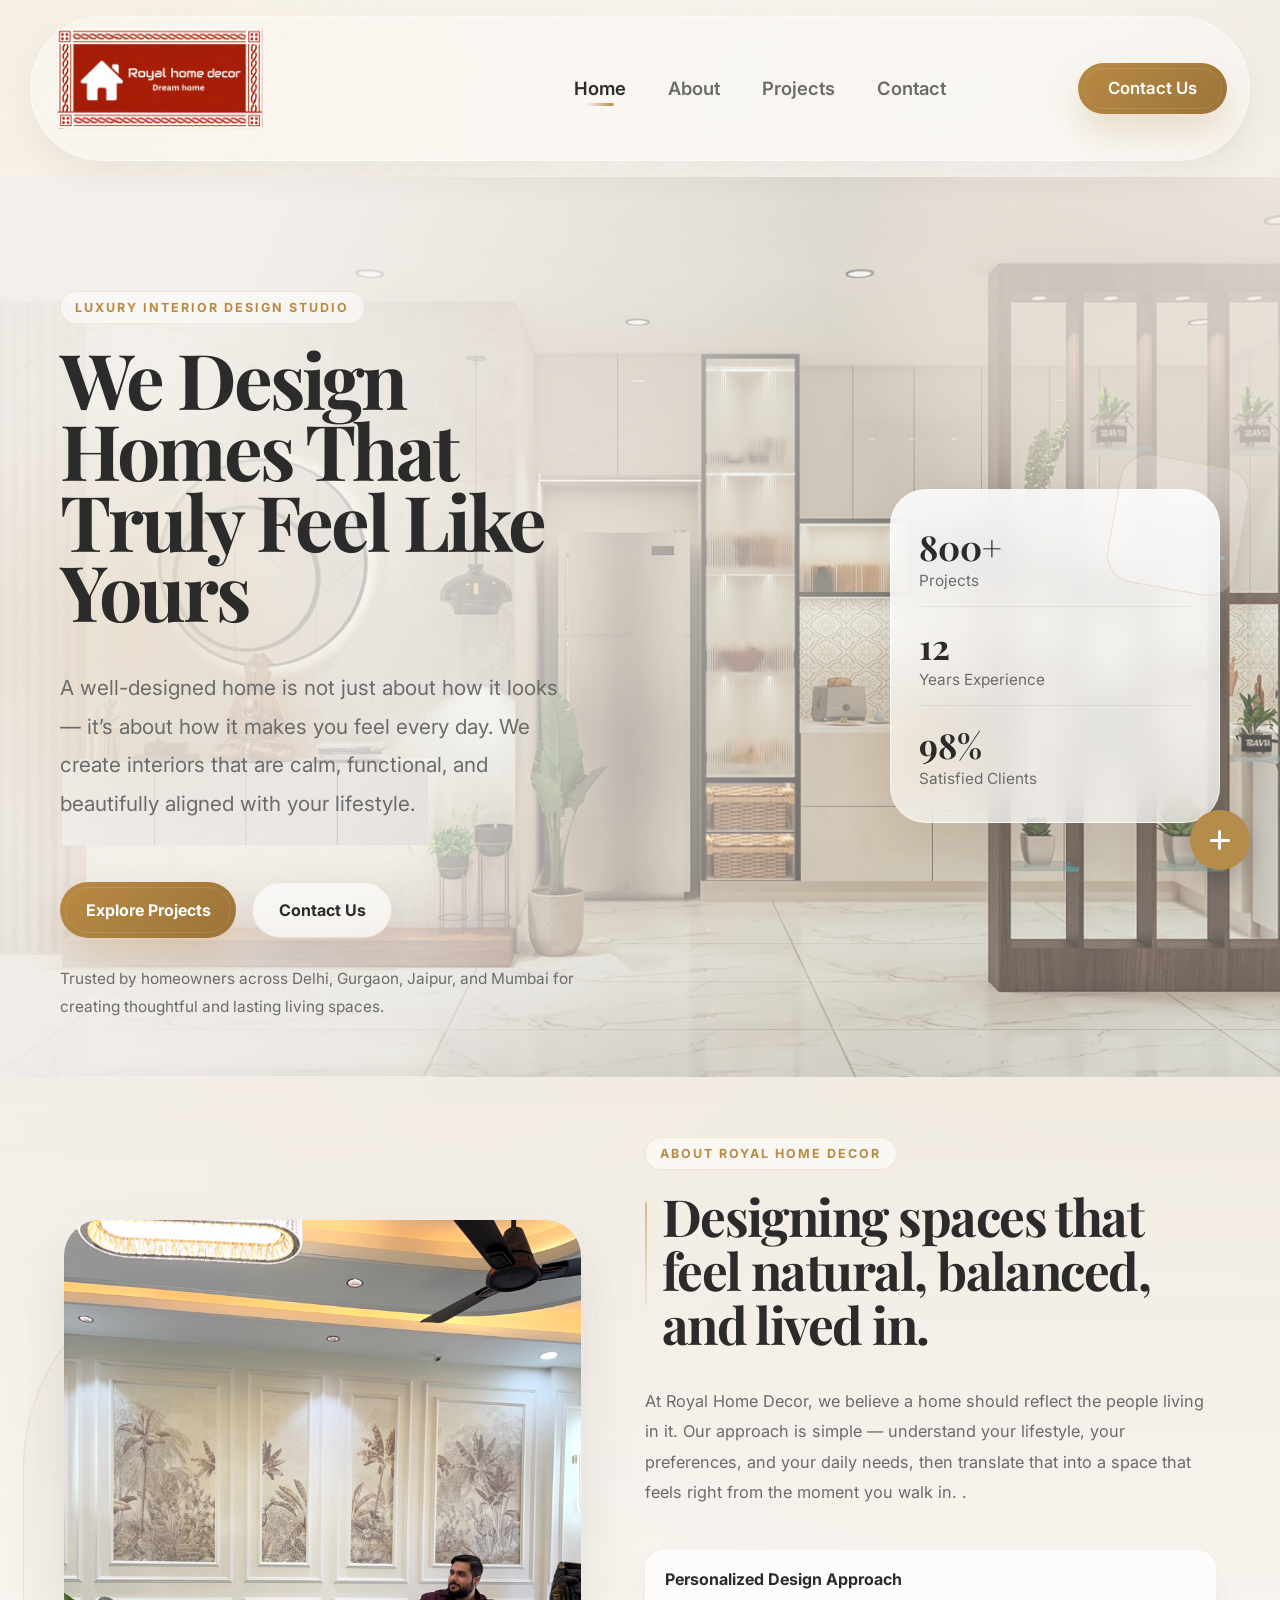
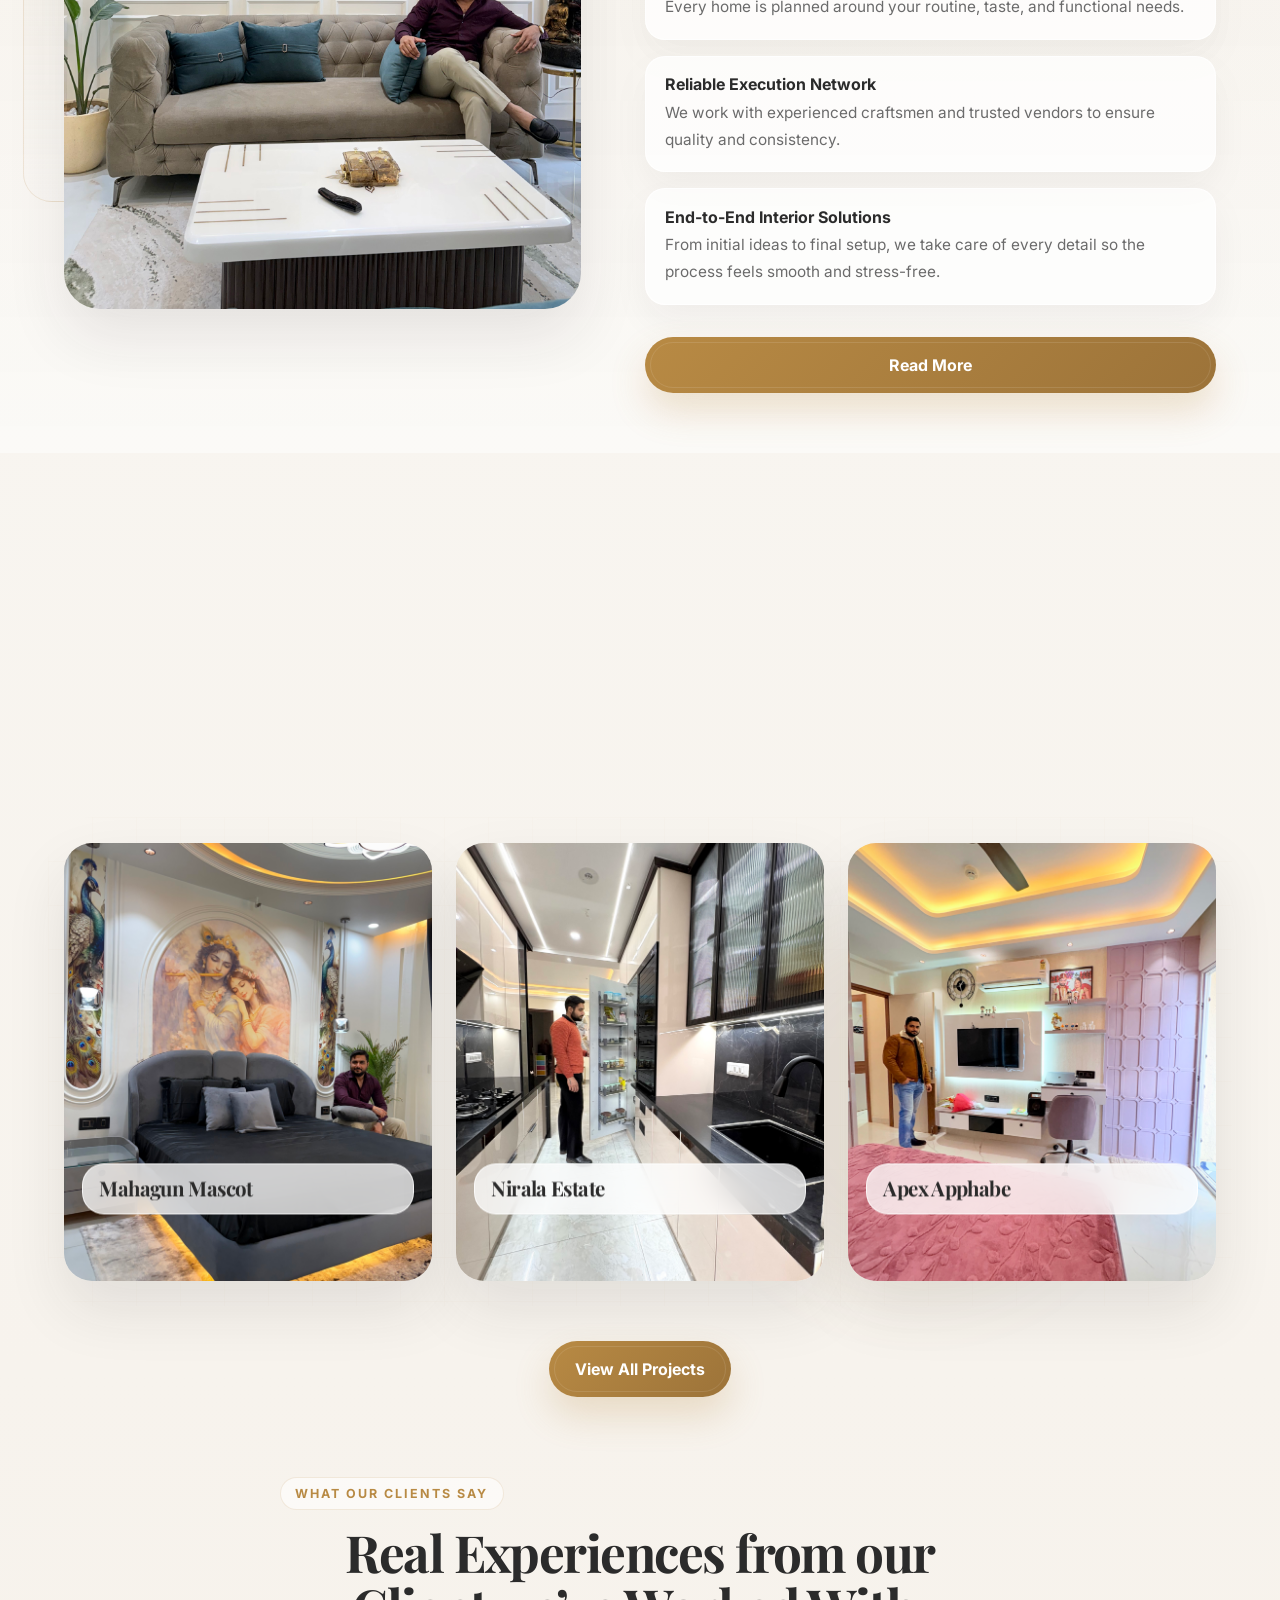
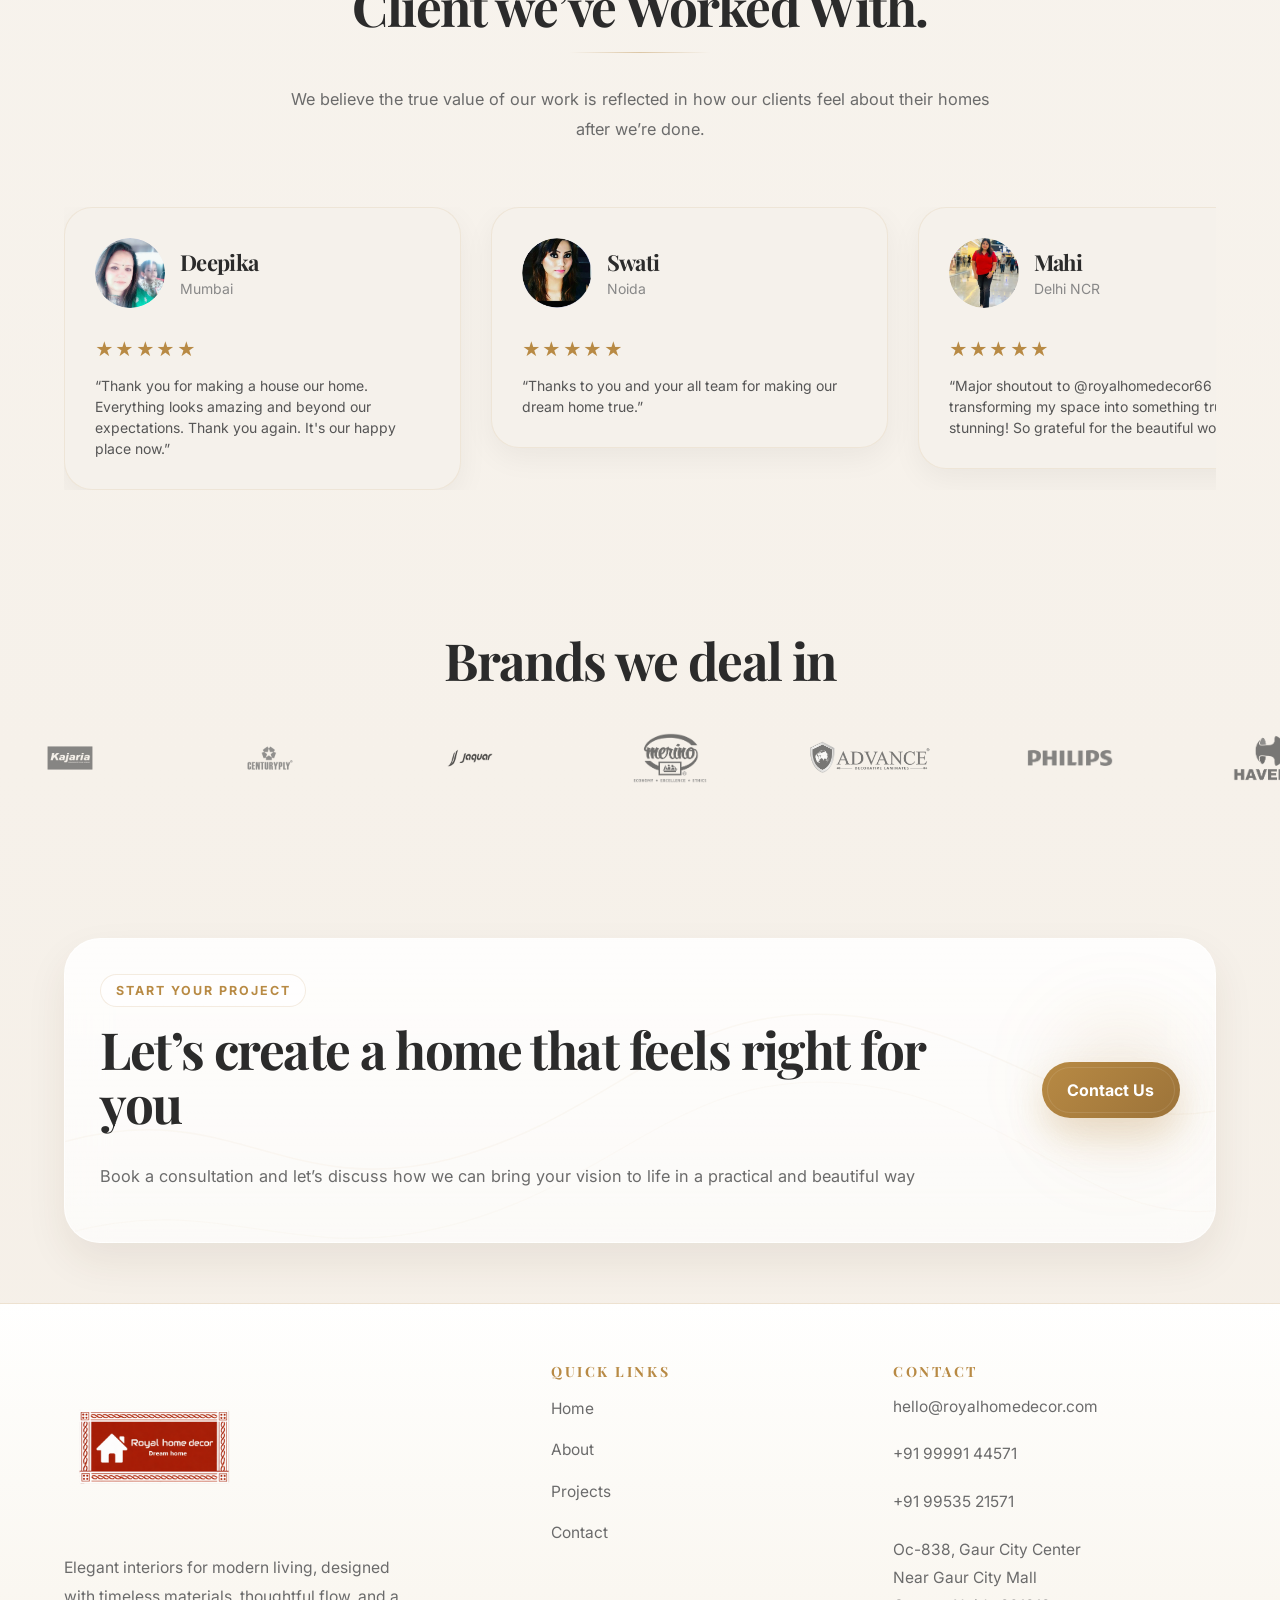
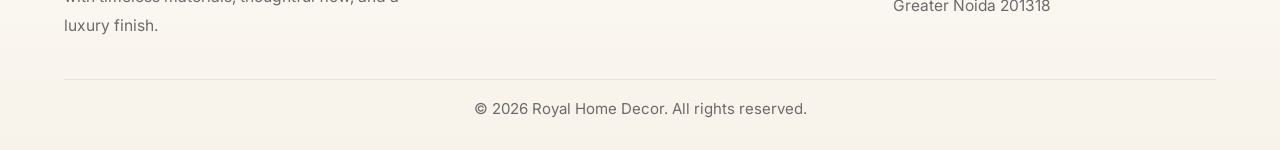
==== commit f899242a: "Update footer, gallery, brands, and social UI" ====
--- a/index.html
+++ b/index.html
@@ -78,7 +78,7 @@
               aria-label="Royal Home Decor highlights"
             >
               <div class="stat-block">
-                <strong>350+</strong>
+                <strong>800+</strong>
                 <span>Projects</span>
               </div>
               <div class="stat-block">
@@ -87,7 +87,7 @@
               </div>
               <div class="stat-block">
                 <strong>98%</strong>
-                <span>Happy Clients</span>
+                <span>Satisfied Clients</span>
               </div>
             </aside>
           </div>
@@ -96,10 +96,7 @@
         <section class="section section-soft">
           <div class="container split-grid split-grid--balanced">
             <div class="image-panel reveal reveal-left">
-              <img
-                src="images/featured/about-preview.jpg"
-                alt="Elegant neutral-toned living room with premium finishes"
-              />
+              <img src="images/img-3-home/img-1529.jpg" alt="Royal Home Decor Interior" class="about-image" />
             </div>
 
             <div class="editorial-panel reveal reveal-right">
@@ -133,7 +130,7 @@
           <div class="container">
             <div class="section-header reveal reveal-up">
               <span class="section-tag">Featured Projects</span>
-              <h2>Spaces designed with care, clarity, and attention to detail</h2>
+              <h2>Spaces Designed with Care, Clarity, and Attention to Detail</h2>
               <p>
                 Here’s a glimpse of some of our recent projects — each one shaped by the client’s vision
                and brought to life with thoughtful design decisions
@@ -194,7 +191,7 @@
           <div class="container">
             <div class="section-header reveal reveal-up">
               <span class="section-tag">What Our Clients Say</span>
-              <h2>Real experiences from homeowners we’ve worked with.</h2>
+              <h2>Real Experiences from our Client we’ve Worked With.</h2>
               <p>
                 We believe the true value of our work is reflected in how our clients feel about their homes
                 after we’re done.
@@ -253,7 +250,7 @@
                       <img src="./images/review/1.png" alt="Deepika" class="profile" />
                       <div class="user-info">
                         <h3>Deepika</h3>
-                        <span class="location">Mumbai</span>
+                        <span class="location">Ghaziabad</span>
                       </div>
                     </div>
                     <div class="stars">★★★★★</div>
@@ -293,6 +290,39 @@
                   </article>
                 </div>
               </div>
+            </div>
+          </div>
+        </section>
+
+        <section class="brands-section">
+          <h2>Brands we deal in</h2>
+
+          <div class="brands-slider">
+            <div class="brands-track">
+              <div class="brand-item"><img src="images/brands/kajaria.png" alt="Kajaria" /></div>
+              <div class="brand-item"><img src="images/brands/centuryply.png" alt="Century Ply" /></div>
+              <div class="brand-item"><img src="images/brands/jaquar.png" alt="Jaquar" /></div>
+              <div class="brand-item"><img src="images/brands/merino.png" alt="Merino Laminates" /></div>
+              <div class="brand-item"><img src="images/brands/advance.png" alt="Advance Laminates" /></div>
+              <div class="brand-item"><img src="images/brands/philips.png" alt="Philips" /></div>
+              <div class="brand-item"><img src="images/brands/havells.png" alt="Havells" /></div>
+              <div class="brand-item"><img src="images/brands/polycab.png" alt="Polycab" /></div>
+              <div class="brand-item"><img src="images/brands/hindware.png" alt="Hindware" /></div>
+              <div class="brand-item"><img src="images/brands/godrej.png" alt="Godrej" /></div>
+              <div class="brand-item"><img src="images/brands/hettich.png" alt="Hettich" /></div>
+
+              <!-- duplicate for infinite loop -->
+              <div class="brand-item"><img src="images/brands/kajaria.png" alt="Kajaria" /></div>
+              <div class="brand-item"><img src="images/brands/centuryply.png" alt="Century Ply" /></div>
+              <div class="brand-item"><img src="images/brands/jaquar.png" alt="Jaquar" /></div>
+              <div class="brand-item"><img src="images/brands/merino.png" alt="Merino Laminates" /></div>
+              <div class="brand-item"><img src="images/brands/advance.png" alt="Advance Laminates" /></div>
+              <div class="brand-item"><img src="images/brands/philips.png" alt="Philips" /></div>
+              <div class="brand-item"><img src="images/brands/havells.png" alt="Havells" /></div>
+              <div class="brand-item"><img src="images/brands/polycab.png" alt="Polycab" /></div>
+              <div class="brand-item"><img src="images/brands/hindware.png" alt="Hindware" /></div>
+              <div class="brand-item"><img src="images/brands/godrej.png" alt="Godrej" /></div>
+              <div class="brand-item"><img src="images/brands/hettich.png" alt="Hettich" /></div>
             </div>
           </div>
         </section>
@@ -318,7 +348,9 @@
         <div class="footer-container">
           <div class="footer-layout">
             <div class="footer-brand-block">
-              <a class="footer-brand-name" href="index.html">Royal Home Decor</a>
+              <a class="footer-logo" href="index.html">
+                <img src="images/brand/logo.png" alt="Royal Home Decor Logo" />
+              </a>
               <p class="footer-brand-text">
                 Elegant interiors for modern living, designed with timeless
                 materials, thoughtful flow, and a luxury finish.
@@ -341,29 +373,12 @@
                 >hello@royalhomedecor.com</a
               >
               <a class="footer-contact-link" href="tel:+919999144571">+91 99991 44571</a>
+              <a class="footer-contact-link" href="tel:+919953521571">+91 99535 21571</a>
               <p class="footer-address">
                 Oc-838, Gaur City Center<br />
                 Near Gaur City Mall<br />
-                Greater Noida
-              </p>
-              <div class="footer-social">
-                <a
-                  href="https://www.instagram.com/royalhomedecor66"
-                  target="_blank"
-                  rel="noopener noreferrer"
-                  aria-label="Instagram"
-                >
-                  <i class="fab fa-instagram"></i>
-                </a>
-                <a
-                  href="https://www.facebook.com/royalhomedecor66"
-                  target="_blank"
-                  rel="noopener noreferrer"
-                  aria-label="Facebook"
-                >
-                  <i class="fab fa-facebook-f"></i>
-                </a>
-              </div>
+                Greater Noida 201318
+              </p>
             </div>
           </div>
 
@@ -374,6 +389,42 @@
       </footer>
     </div>
 
+    <div class="fab-container">
+      <div class="fab-options">
+        <a
+          href="https://wa.me/919999144571"
+          target="_blank"
+          rel="noopener noreferrer"
+          class="fab-item whatsapp"
+          aria-label="WhatsApp"
+        >
+          <i class="fab fa-whatsapp"></i>
+        </a>
+        <a
+          href="https://www.instagram.com/royalhomedecor66"
+          target="_blank"
+          rel="noopener noreferrer"
+          class="fab-item instagram"
+          aria-label="Instagram"
+        >
+          <i class="fab fa-instagram"></i>
+        </a>
+        <a
+          href="https://www.facebook.com/royalhomedecor66"
+          target="_blank"
+          rel="noopener noreferrer"
+          class="fab-item facebook"
+          aria-label="Facebook"
+        >
+          <i class="fab fa-facebook-f"></i>
+        </a>
+      </div>
+
+      <button class="fab-main" id="fabToggle" aria-label="Toggle social menu">
+        <i class="fas fa-plus"></i>
+      </button>
+    </div>
+
     <script src="script.js"></script>
   </body>
 </html>
--- a/style.css
+++ b/style.css
@@ -465,10 +465,20 @@
   height: 105px;
   width: auto;
   object-fit: contain;
+  display: block;
   margin-left: 26px;
   transform: scale(2.35);
-  transform-origin: left center;
-  display: block;
+  transform-origin: center;
+}
+
+.navbar > .logo.logo--text {
+  width: auto;
+  min-width: 0;
+  height: auto;
+  overflow: visible;
+  padding-left: 0;
+  margin-right: 1rem;
+  line-height: 1.1;
 }
 
 .navbar,
@@ -1001,7 +1011,8 @@
   grid-template-columns: minmax(0, 0.95fr) minmax(0, 1.05fr);
 }
 
-.image-panel img {
+.image-panel img,
+.about-image {
   min-height: 520px;
   object-fit: cover;
   border-radius: var(--radius-xl);
@@ -1280,6 +1291,50 @@
     url("images/projects/apex-apphabe-bedroom.jpg") center 52% / cover no-repeat;
 }
 
+.apex-apphabe-gallery-shell {
+  width: min(90%, 1200px);
+  max-width: 1200px;
+}
+
+.apex-apphabe-gallery-grid {
+  display: grid;
+  grid-template-columns: repeat(3, minmax(0, 1fr));
+  gap: 20px;
+}
+
+.apex-apphabe-gallery-card {
+  margin: 0;
+  aspect-ratio: 3 / 4;
+  overflow: hidden;
+  border-radius: 20px;
+  background: linear-gradient(180deg, #faf6ef 0%, #f2e9dd 100%);
+  box-shadow: 0 18px 40px rgba(43, 43, 43, 0.08);
+}
+
+.apex-apphabe-gallery-card img {
+  width: 100%;
+  height: 100%;
+  display: block;
+  object-fit: cover;
+  transition: transform 0.4s ease;
+}
+
+.apex-apphabe-gallery-card:hover img {
+  transform: scale(1.05);
+}
+
+@media (max-width: 1100px) {
+  .apex-apphabe-gallery-grid {
+    grid-template-columns: repeat(2, minmax(0, 1fr));
+  }
+}
+
+@media (max-width: 680px) {
+  .apex-apphabe-gallery-grid {
+    grid-template-columns: 1fr;
+  }
+}
+
 [data-page="apex-golf-avenue-gallery"] .hero-gallery {
   background:
     linear-gradient(rgba(248, 245, 240, 0.78), rgba(248, 245, 240, 0.84)),
@@ -1344,133 +1399,58 @@
   pointer-events: none;
 }
 
-[data-page="gallery"] .gallery-grid {
+.mahagun-gallery-page .container {
+  width: min(90%, 1200px);
+  max-width: 1200px;
+}
+
+[data-mahagun-page-gallery] {
+  display: grid;
+  grid-template-columns: repeat(3, minmax(0, 1fr));
+  gap: clamp(1rem, 2vw, 1.5rem);
+  width: 100%;
+  max-width: 1200px;
+  margin: 0 auto;
+}
+
+[data-mahagun-page-gallery]::before,
+[data-mahagun-page-gallery]::after {
+  content: none;
+}
+
+[data-mahagun-page-gallery] .gallery-item {
+  position: relative;
   display: block;
-  max-width: 1280px;
-  margin: 0 auto;
-}
-
-[data-page="gallery"] .gallery-grid::before,
-[data-page="gallery"] .gallery-grid::after {
-  content: none;
-}
-
-[data-page="gallery"] .gallery-row {
-  display: flex;
-  gap: 24px;
-  justify-content: center;
-  margin-bottom: 24px;
-}
-
-[data-page="gallery"] .gallery-row:last-child {
-  margin-bottom: 0;
-}
-
-[data-page="gallery"] .bottom-row {
-  justify-content: center;
-}
-
-[data-page="gallery"] .gallery-row .gallery-item {
-  width: 300px;
-  flex: 0 0 300px;
+  width: 100%;
   margin: 0;
+  padding: 0;
+  border: 0;
   border-radius: 28px;
   overflow: hidden;
-  background: #fff;
-  box-shadow: 0 18px 40px rgba(0, 0, 0, 0.08);
-  border: 0;
-  padding: 0;
+  aspect-ratio: 3 / 4;
+  background: linear-gradient(180deg, #faf6ef 0%, #f1e8db 100%);
+  box-shadow: 0 18px 40px rgba(43, 43, 43, 0.08);
+  cursor: pointer;
   transition: transform 0.35s ease, box-shadow 0.35s ease;
 }
 
-[data-page="gallery"] .gallery-item img {
+[data-mahagun-page-gallery] .gallery-item img {
   width: 100%;
-  height: auto;
+  height: 100%;
   display: block;
-  border-radius: 28px;
-  max-height: none;
-  aspect-ratio: auto;
   object-fit: cover;
-  transition: transform 0.4s ease;
-}
-
-[data-page="gallery"] .gallery-item:hover {
-  transform: translateY(-5px);
-  box-shadow: 0 24px 58px rgba(43, 43, 43, 0.2);
-}
-
-[data-page="gallery"] .gallery-item:hover img {
-  transform: scale(1.03);
-}
-
-[data-page="nirala-gallery"] .gallery-grid,
-[data-page="apex-gallery"] .gallery-grid,
-[data-page="apex-golf-avenue-gallery"] .gallery-grid,
-[data-page="gaur-city-gallery"] .gallery-grid {
-  display: block;
-  column-count: 4;
-  column-gap: 22px;
-  max-width: 1280px;
-  margin: 0 auto;
-}
-
-[data-page="nirala-gallery"] .gallery-grid::before,
-[data-page="nirala-gallery"] .gallery-grid::after,
-[data-page="apex-gallery"] .gallery-grid::before,
-[data-page="apex-gallery"] .gallery-grid::after,
-[data-page="apex-golf-avenue-gallery"] .gallery-grid::before,
-[data-page="apex-golf-avenue-gallery"] .gallery-grid::after,
-[data-page="gaur-city-gallery"] .gallery-grid::before,
-[data-page="gaur-city-gallery"] .gallery-grid::after {
-  content: none;
-}
-
-[data-page="nirala-gallery"] .gallery-item,
-[data-page="apex-gallery"] .gallery-item,
-[data-page="apex-golf-avenue-gallery"] .gallery-item,
-[data-page="gaur-city-gallery"] .gallery-item {
-  display: inline-block;
-  width: 100%;
-  break-inside: avoid;
-  -webkit-column-break-inside: avoid;
-  page-break-inside: avoid;
-  margin: 0 0 22px;
-  border-radius: 28px;
-  overflow: hidden;
-  background: #fff;
-  box-shadow: 0 18px 40px rgba(0, 0, 0, 0.08);
-  border: 0;
-  padding: 0;
-  transition: transform 0.35s ease, box-shadow 0.35s ease;
-}
-
-[data-page="nirala-gallery"] .gallery-item img,
-[data-page="apex-gallery"] .gallery-item img,
-[data-page="apex-golf-avenue-gallery"] .gallery-item img,
-[data-page="gaur-city-gallery"] .gallery-item img {
-  width: 100%;
-  height: auto;
-  display: block;
-  border-radius: 28px;
-  max-height: none;
-  aspect-ratio: auto;
-  object-fit: cover;
-  transition: transform 0.4s ease;
-}
-
-[data-page="nirala-gallery"] .gallery-item:hover,
-[data-page="apex-gallery"] .gallery-item:hover,
-[data-page="apex-golf-avenue-gallery"] .gallery-item:hover,
-[data-page="gaur-city-gallery"] .gallery-item:hover {
-  transform: translateY(-5px);
-  box-shadow: 0 24px 58px rgba(43, 43, 43, 0.2);
-}
-
-[data-page="nirala-gallery"] .gallery-item:hover img,
-[data-page="apex-gallery"] .gallery-item:hover img,
-[data-page="apex-golf-avenue-gallery"] .gallery-item:hover img,
-[data-page="gaur-city-gallery"] .gallery-item:hover img {
-  transform: scale(1.03);
+  transition: transform 0.45s ease;
+}
+
+[data-mahagun-page-gallery] .gallery-item:hover,
+[data-mahagun-page-gallery] .gallery-item:focus-visible {
+  transform: translateY(-6px);
+  box-shadow: 0 26px 56px rgba(43, 43, 43, 0.16);
+}
+
+[data-mahagun-page-gallery] .gallery-item:hover img,
+[data-mahagun-page-gallery] .gallery-item:focus-visible img {
+  transform: scale(1.04);
 }
 
 .mahagun-lightbox {
@@ -1515,6 +1495,7 @@
   font-size: 2rem;
   line-height: 1;
 }
+
 
 .testimonials-section {
   position: relative;
@@ -1688,6 +1669,51 @@
   flex: 1;
 }
 
+.brands-section {
+  text-align: center;
+  padding: 80px 0;
+  overflow: hidden;
+}
+
+.brands-slider {
+  overflow: hidden;
+  position: relative;
+  width: 100%;
+  margin-top: 30px;
+}
+
+.brands-track {
+  display: flex;
+  gap: 60px;
+  animation: scroll 25s linear infinite;
+  align-items: center;
+  width: max-content;
+}
+
+.brand-item {
+  width: 140px;
+  height: 80px;
+  display: flex;
+  align-items: center;
+  justify-content: center;
+  flex: 0 0 140px;
+}
+
+.brand-item img {
+  max-width: 100%;
+  max-height: 50px;
+  object-fit: contain;
+  filter: grayscale(100%);
+  opacity: 0.7;
+  transition: 0.3s;
+}
+
+.brand-item:hover img {
+  filter: grayscale(0%);
+  opacity: 1;
+  transform: scale(1.1);
+}
+
 .carousel-dot,
 .carousel-arrow {
   display: inline-flex;
@@ -2109,7 +2135,7 @@
 
 .map-placeholder {
   position: relative;
-  min-height: 280px;
+  min-height: 340px;
   overflow: hidden;
   border-radius: var(--radius-lg);
   background:
@@ -2145,23 +2171,28 @@
 
 .map-overlay {
   position: absolute;
+  top: 1.2rem;
   left: 1.2rem;
   right: 1.2rem;
   bottom: 1.2rem;
   display: grid;
   gap: 0.35rem;
-  padding: 1rem 1.05rem;
+  padding: 0;
   border-radius: 18px;
   background: rgba(255, 255, 255, 0.84);
   backdrop-filter: blur(14px);
-}
-
-.map-overlay span {
-  color: var(--gold);
-  font-size: 0.78rem;
-  font-weight: 800;
-  letter-spacing: 0.12em;
-  text-transform: uppercase;
+  overflow: hidden;
+}
+
+.map-inner {
+  width: 100%;
+  height: 300px;
+  overflow: hidden;
+  border-radius: 20px;
+}
+
+.map-inner iframe {
+  display: block;
 }
 
 .site-footer {
@@ -2195,14 +2226,24 @@
 
 .footer-brand-block {
   max-width: 360px;
-}
-
-.footer-brand-name {
-  font-family: "Playfair Display", serif;
-  font-size: clamp(1.6rem, 2vw, 1.95rem);
-  font-weight: 700;
-  letter-spacing: 0.02em;
-  color: var(--text-primary);
+  gap: 0.6rem;
+}
+
+.footer-contact-block {
+  gap: 0.75rem;
+}
+
+.footer-logo {
+  display: inline-flex;
+  width: 180px;
+  max-width: 100%;
+}
+
+.footer-logo img {
+  width: 100%;
+  height: auto;
+  display: block;
+  object-fit: contain;
 }
 
 .footer-brand-text {
@@ -2234,6 +2275,12 @@
   line-height: 1.8;
 }
 
+.footer-contact-link,
+.footer-address {
+  display: block;
+  margin-bottom: 8px;
+}
+
 .footer-links-list a:hover,
 .footer-links-list a:focus-visible,
 .footer-contact-link:hover,
@@ -2242,42 +2289,7 @@
 }
 
 .footer-address {
-  margin: 0;
-}
-
-.footer-social {
-  display: flex;
-  flex-wrap: wrap;
-  gap: 14px;
-  padding-top: 0.35rem;
-}
-
-.footer-social a {
-  width: 42px;
-  height: 42px;
-  display: inline-flex;
-  align-items: center;
-  justify-content: center;
-  border-radius: 999px;
-  background: linear-gradient(135deg, var(--gold) 0%, var(--gold-deep) 100%);
-  color: #fff;
-  box-shadow: 0 12px 30px rgba(184, 138, 68, 0.2);
-  transition:
-    transform 0.3s ease,
-    box-shadow 0.3s ease,
-    background 0.3s ease;
-}
-
-.footer-social a:hover,
-.footer-social a:focus-visible {
-  color: #fff;
-  background: #111;
-  transform: translateY(-3px);
-  box-shadow: 0 16px 30px rgba(17, 17, 17, 0.18);
-}
-
-.footer-social i {
-  font-size: 1rem;
+  margin: 0 0 8px;
 }
 
 .footer-bottom {
@@ -2290,6 +2302,142 @@
   color: var(--text-secondary);
   font-size: 0.94rem;
   text-align: center;
+}
+
+.fab-container {
+  position: fixed;
+  bottom: 30px;
+  right: 30px;
+  z-index: 999;
+}
+
+.fab-main {
+  width: 60px;
+  height: 60px;
+  border-radius: 50%;
+  background: #b68c4a;
+  color: #fff;
+  border: none;
+  font-size: 24px;
+  cursor: pointer;
+  box-shadow: 0 10px 25px rgba(0, 0, 0, 0.2);
+  display: flex;
+  align-items: center;
+  justify-content: center;
+  transition: 0.3s;
+  animation: pulse 2s infinite;
+}
+
+.fab-options {
+  display: flex;
+  flex-direction: column;
+  gap: 12px;
+  margin-bottom: 10px;
+  opacity: 0;
+  pointer-events: none;
+  transform: translateY(20px);
+  transition: all 0.3s ease;
+}
+
+.fab-container:hover .fab-options {
+  opacity: 1;
+  pointer-events: auto;
+  transform: translateY(0);
+}
+
+.fab-container:hover .fab-main {
+  transform: rotate(45deg) scale(1.1);
+  animation: none;
+}
+
+.fab-item {
+  width: 45px;
+  height: 45px;
+  border-radius: 50%;
+  display: flex;
+  align-items: center;
+  justify-content: center;
+  color: #fff;
+  font-size: 18px;
+  text-decoration: none;
+  transition: all 0.3s ease;
+  transform: scale(0.9);
+}
+
+.fab-item:hover {
+  transform: scale(1.15) translateX(-5px);
+  box-shadow: 0 10px 20px rgba(0, 0, 0, 0.2);
+}
+
+.fab-item i {
+  transition: transform 0.3s ease;
+}
+
+.fab-item:hover i {
+  transform: rotate(10deg) scale(1.2);
+}
+
+.fab-container:hover .fab-item {
+  animation: fadeUp 0.4s ease forwards;
+}
+
+.fab-container:hover .fab-item:nth-child(1) {
+  animation-delay: 0.05s;
+}
+
+.fab-container:hover .fab-item:nth-child(2) {
+  animation-delay: 0.1s;
+}
+
+.fab-container:hover .fab-item:nth-child(3) {
+  animation-delay: 0.15s;
+}
+
+.whatsapp {
+  background: #25d366;
+}
+
+.whatsapp:hover {
+  box-shadow: 0 0 15px rgba(37, 211, 102, 0.6);
+}
+
+.instagram {
+  background: #e1306c;
+}
+
+.instagram:hover {
+  box-shadow: 0 0 15px rgba(225, 48, 108, 0.6);
+}
+
+.facebook {
+  background: #1877f2;
+}
+
+.facebook:hover {
+  box-shadow: 0 0 15px rgba(24, 119, 242, 0.6);
+}
+
+@keyframes pulse {
+  0% {
+    box-shadow: 0 0 0 0 rgba(182, 140, 74, 0.5);
+  }
+  70% {
+    box-shadow: 0 0 0 15px rgba(182, 140, 74, 0);
+  }
+  100% {
+    box-shadow: 0 0 0 0 rgba(182, 140, 74, 0);
+  }
+}
+
+@keyframes fadeUp {
+  from {
+    opacity: 0;
+    transform: translateY(20px) scale(0.8);
+  }
+  to {
+    opacity: 1;
+    transform: translateY(0) scale(1);
+  }
 }
 
 @media (max-width: 860px) {
@@ -2307,8 +2455,9 @@
     max-width: 100%;
   }
 
-  .footer-social {
-    justify-content: center;
+  .fab-container {
+    bottom: 20px;
+    right: 20px;
   }
 }
 
@@ -2657,7 +2806,8 @@
     gap: 22px;
   }
 
-  .image-panel img {
+  .image-panel img,
+  .about-image {
     min-height: 420px;
   }
 }
@@ -2692,12 +2842,21 @@
     min-width: 240px;
     height: 84px;
     padding-left: 14px;
+    margin-right: 0.5rem;
   }
 
   .navbar > .logo img {
     height: 72px;
-    margin-left: 12px;
-    transform: scale(1.85);
+    margin-left: 18px;
+    transform: scale(2.1);
+  }
+
+  .navbar > .logo.logo--text {
+    width: auto;
+    min-width: 0;
+    height: auto;
+    padding-left: 0;
+    margin-right: 0.75rem;
   }
 
   .about-section h1,
@@ -2796,7 +2955,8 @@
     padding: 1.4rem;
   }
 
-  .image-panel img {
+  .image-panel img,
+  .about-image {
     min-height: 320px;
   }
 
@@ -2828,53 +2988,6 @@
   section,
   .section {
     padding: var(--space-sm) 0;
-  }
-}
-
-@media (max-width: 1320px) {
-  [data-page="gallery"] .gallery-row {
-    flex-wrap: wrap;
-  }
-
-  [data-page="gallery"] .gallery-row .gallery-item {
-    width: calc(50% - 12px);
-    flex: 1 1 calc(50% - 12px);
-    max-width: 360px;
-  }
-}
-
-@media (max-width: 760px) {
-  [data-page="gallery"] .gallery-row .gallery-item {
-    width: 100%;
-    flex: 1 1 100%;
-    max-width: 440px;
-  }
-}
-
-@media (max-width: 1100px) {
-  [data-page="nirala-gallery"] .gallery-grid,
-  [data-page="apex-gallery"] .gallery-grid,
-  [data-page="apex-golf-avenue-gallery"] .gallery-grid,
-  [data-page="gaur-city-gallery"] .gallery-grid {
-    column-count: 3;
-  }
-}
-
-@media (max-width: 768px) {
-  [data-page="nirala-gallery"] .gallery-grid,
-  [data-page="apex-gallery"] .gallery-grid,
-  [data-page="apex-golf-avenue-gallery"] .gallery-grid,
-  [data-page="gaur-city-gallery"] .gallery-grid {
-    column-count: 2;
-  }
-}
-
-@media (max-width: 520px) {
-  [data-page="nirala-gallery"] .gallery-grid,
-  [data-page="apex-gallery"] .gallery-grid,
-  [data-page="apex-golf-avenue-gallery"] .gallery-grid,
-  [data-page="gaur-city-gallery"] .gallery-grid {
-    column-count: 1;
   }
 }
 
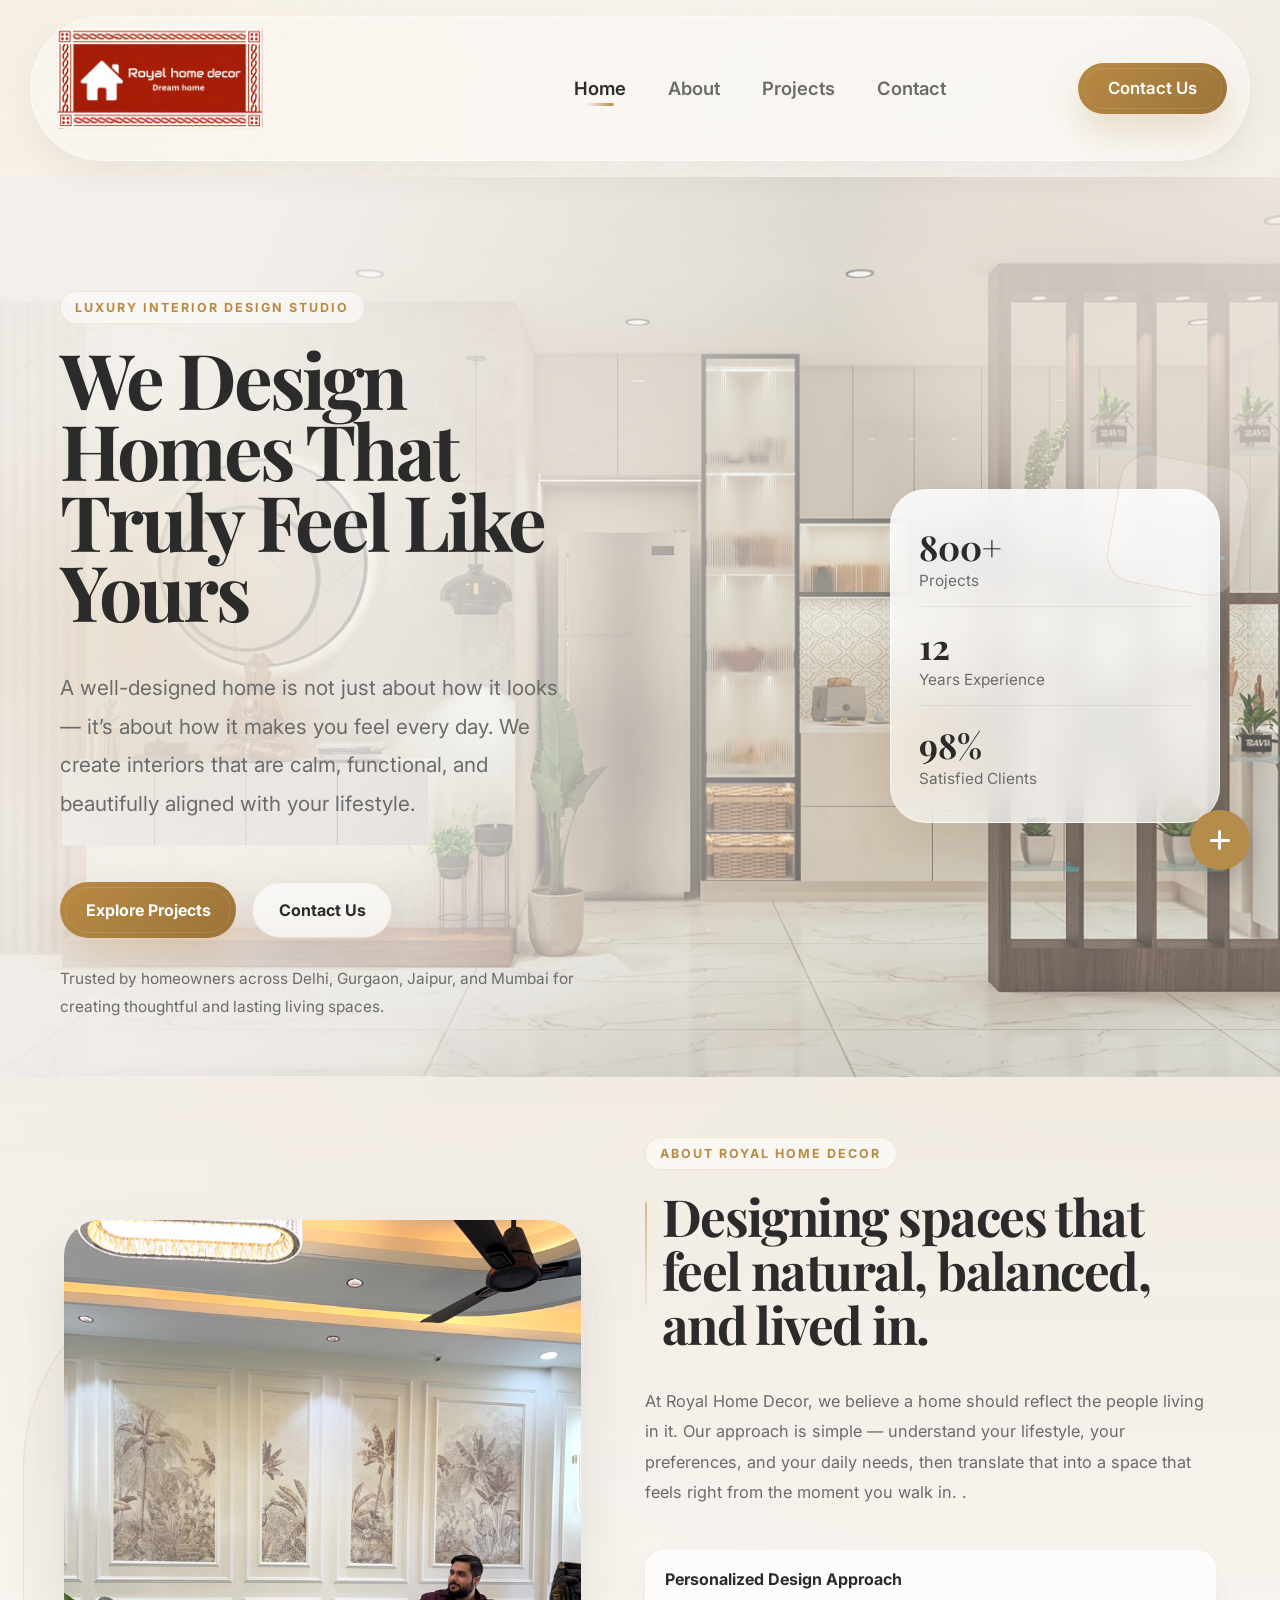
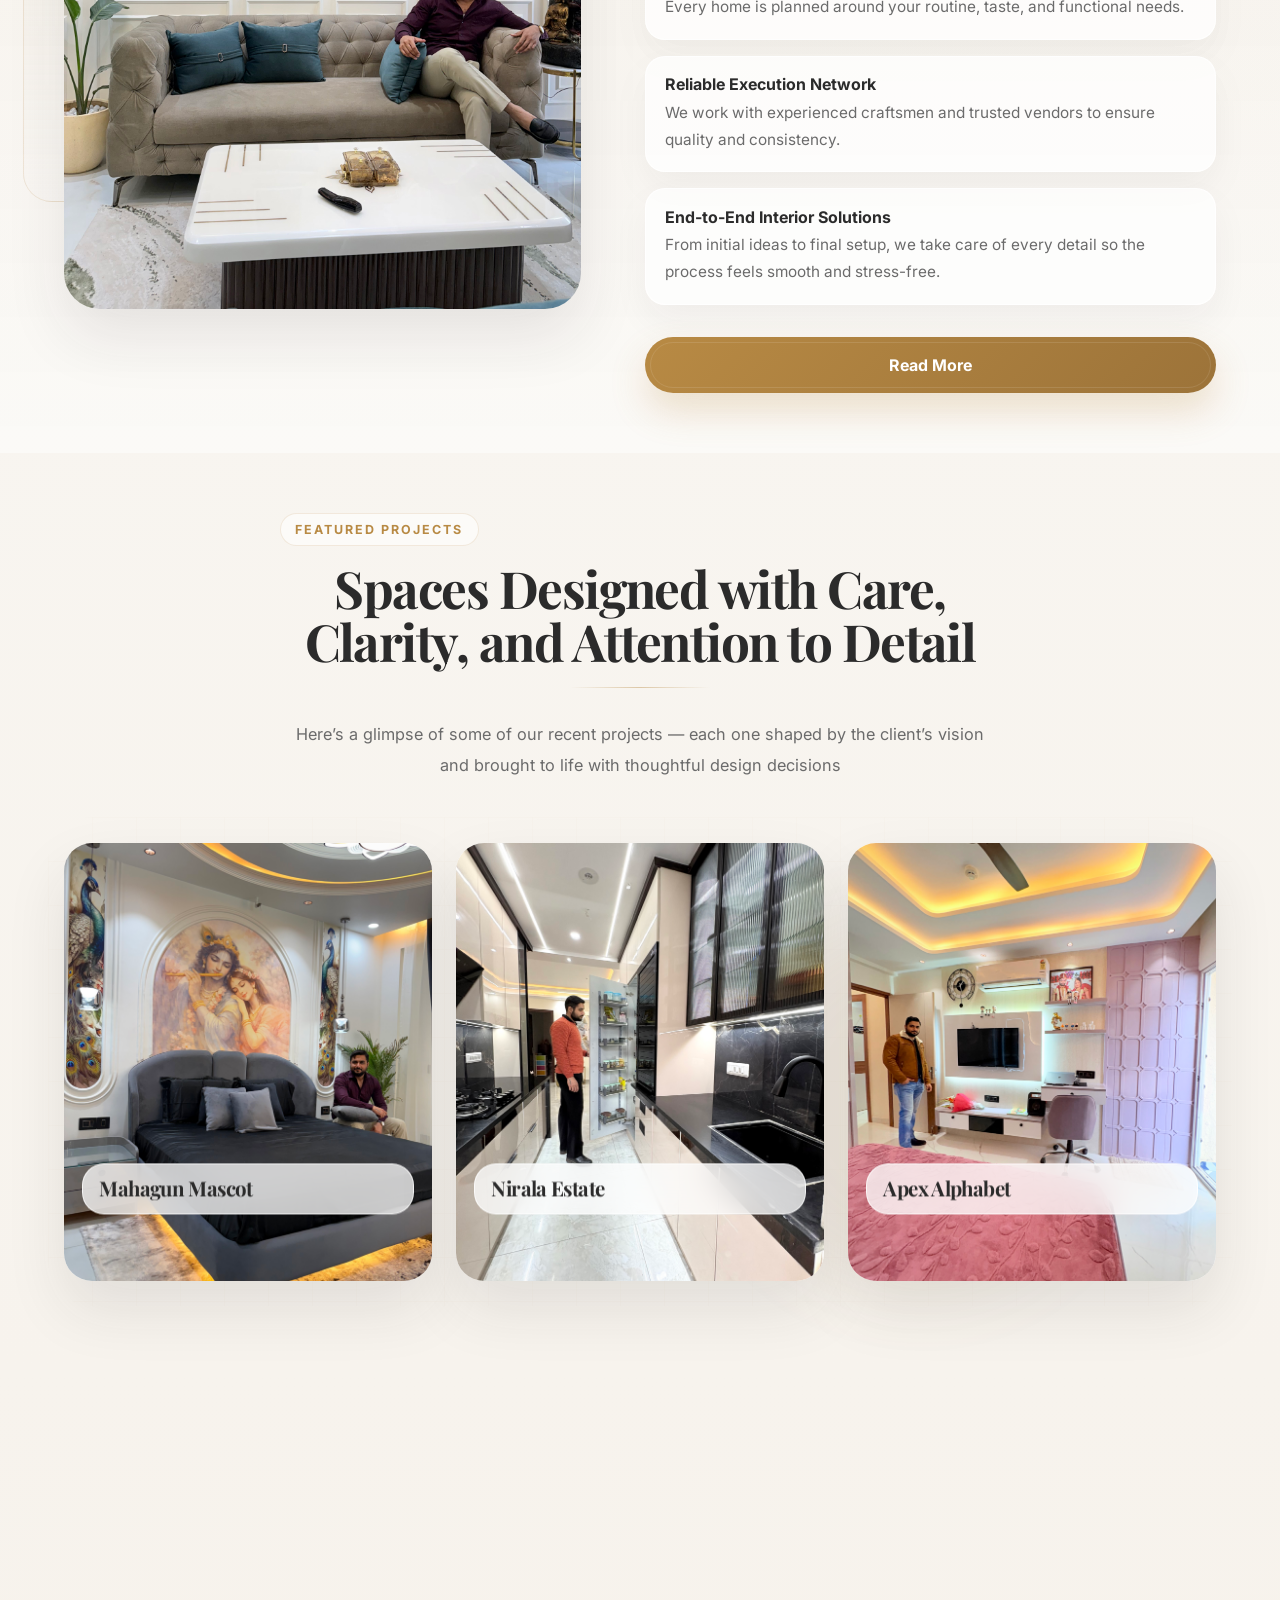
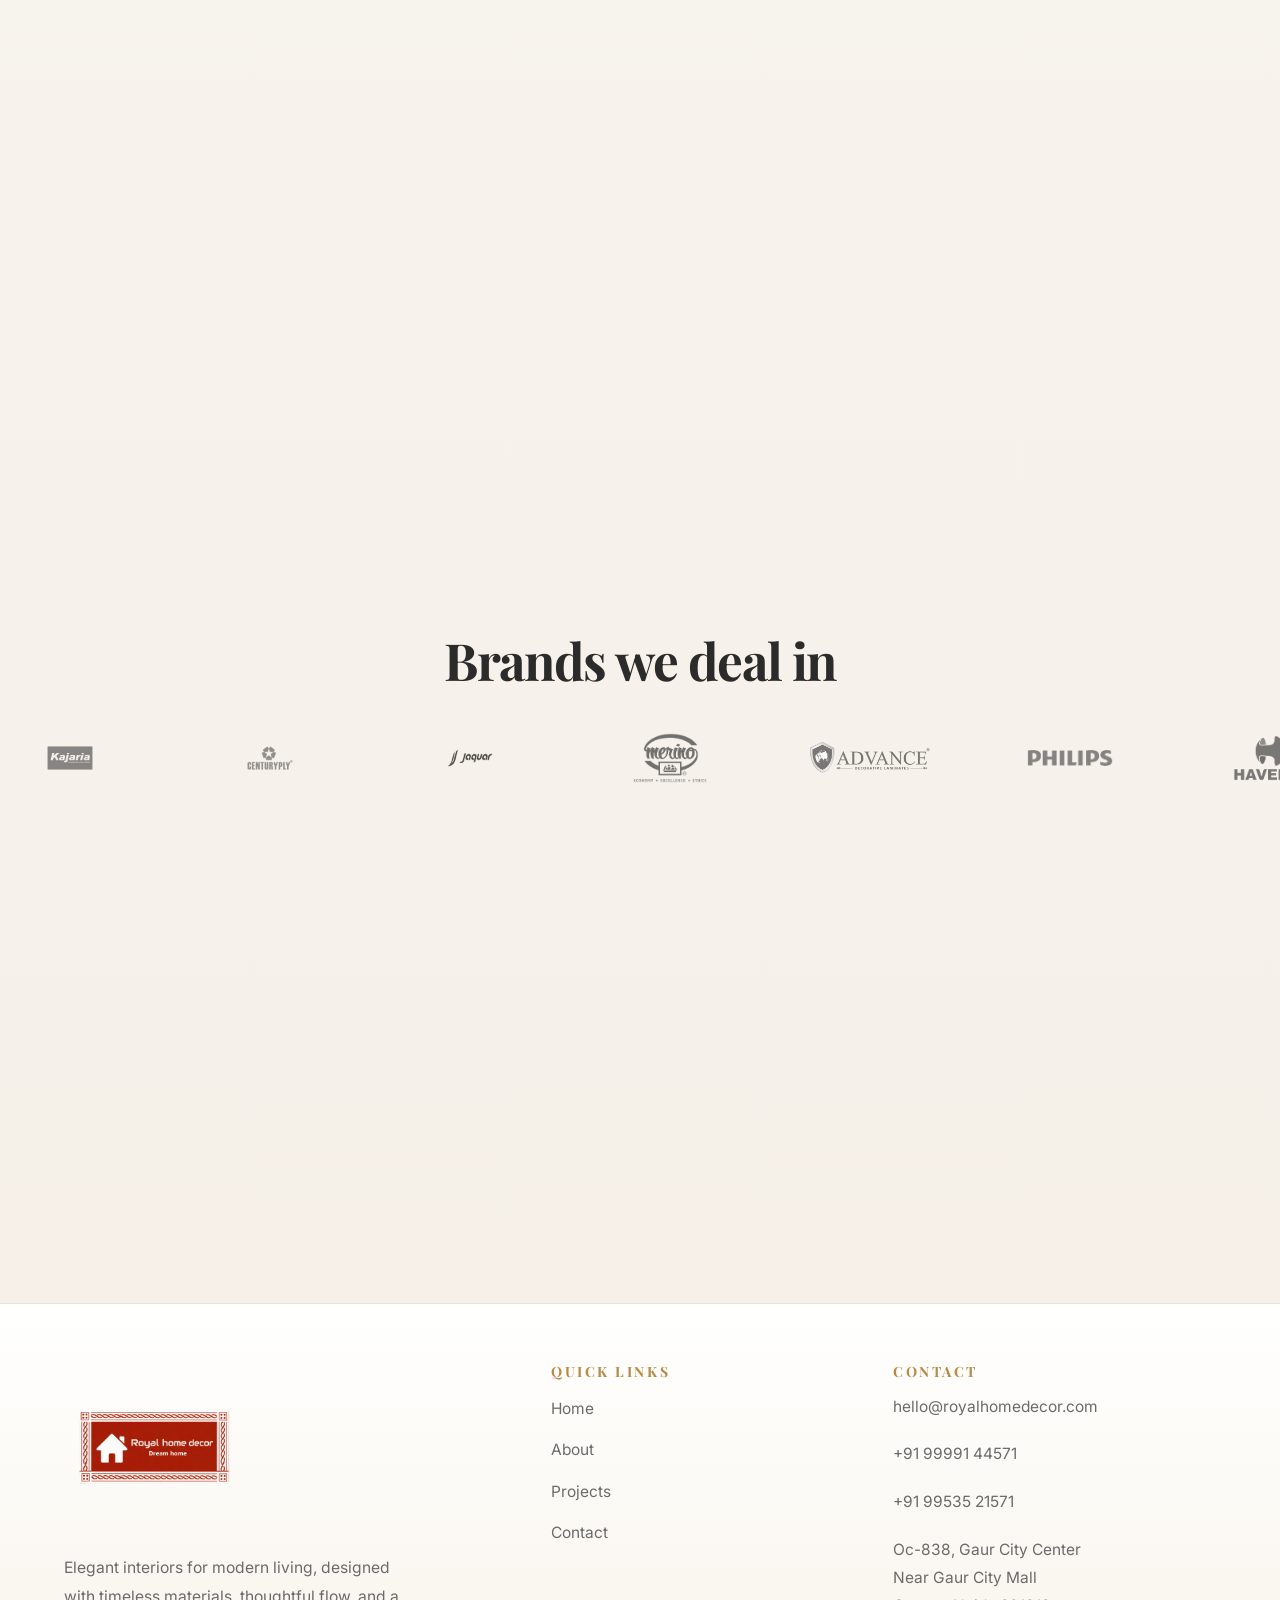
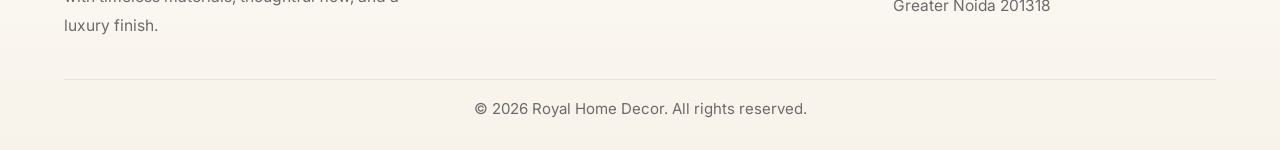
==== commit d9498cb8: "Rename Apex gallery page and update links" ====
--- a/index.html
+++ b/index.html
@@ -175,8 +175,8 @@
                   />
                 </div>
                 <div class="project-overlay">
-                  <h3>Apex Apphabe</h3>
-                  <a href="apex-apphabe-gallery.html" class="btn btn-primary btn-small project-cta">View All</a>
+                  <h3>Apex Alphabet</h3>
+                  <a href="apex-Alphabet-gallery.html" class="btn btn-primary btn-small project-cta">View All</a>
                 </div>
               </article>
             </div>
